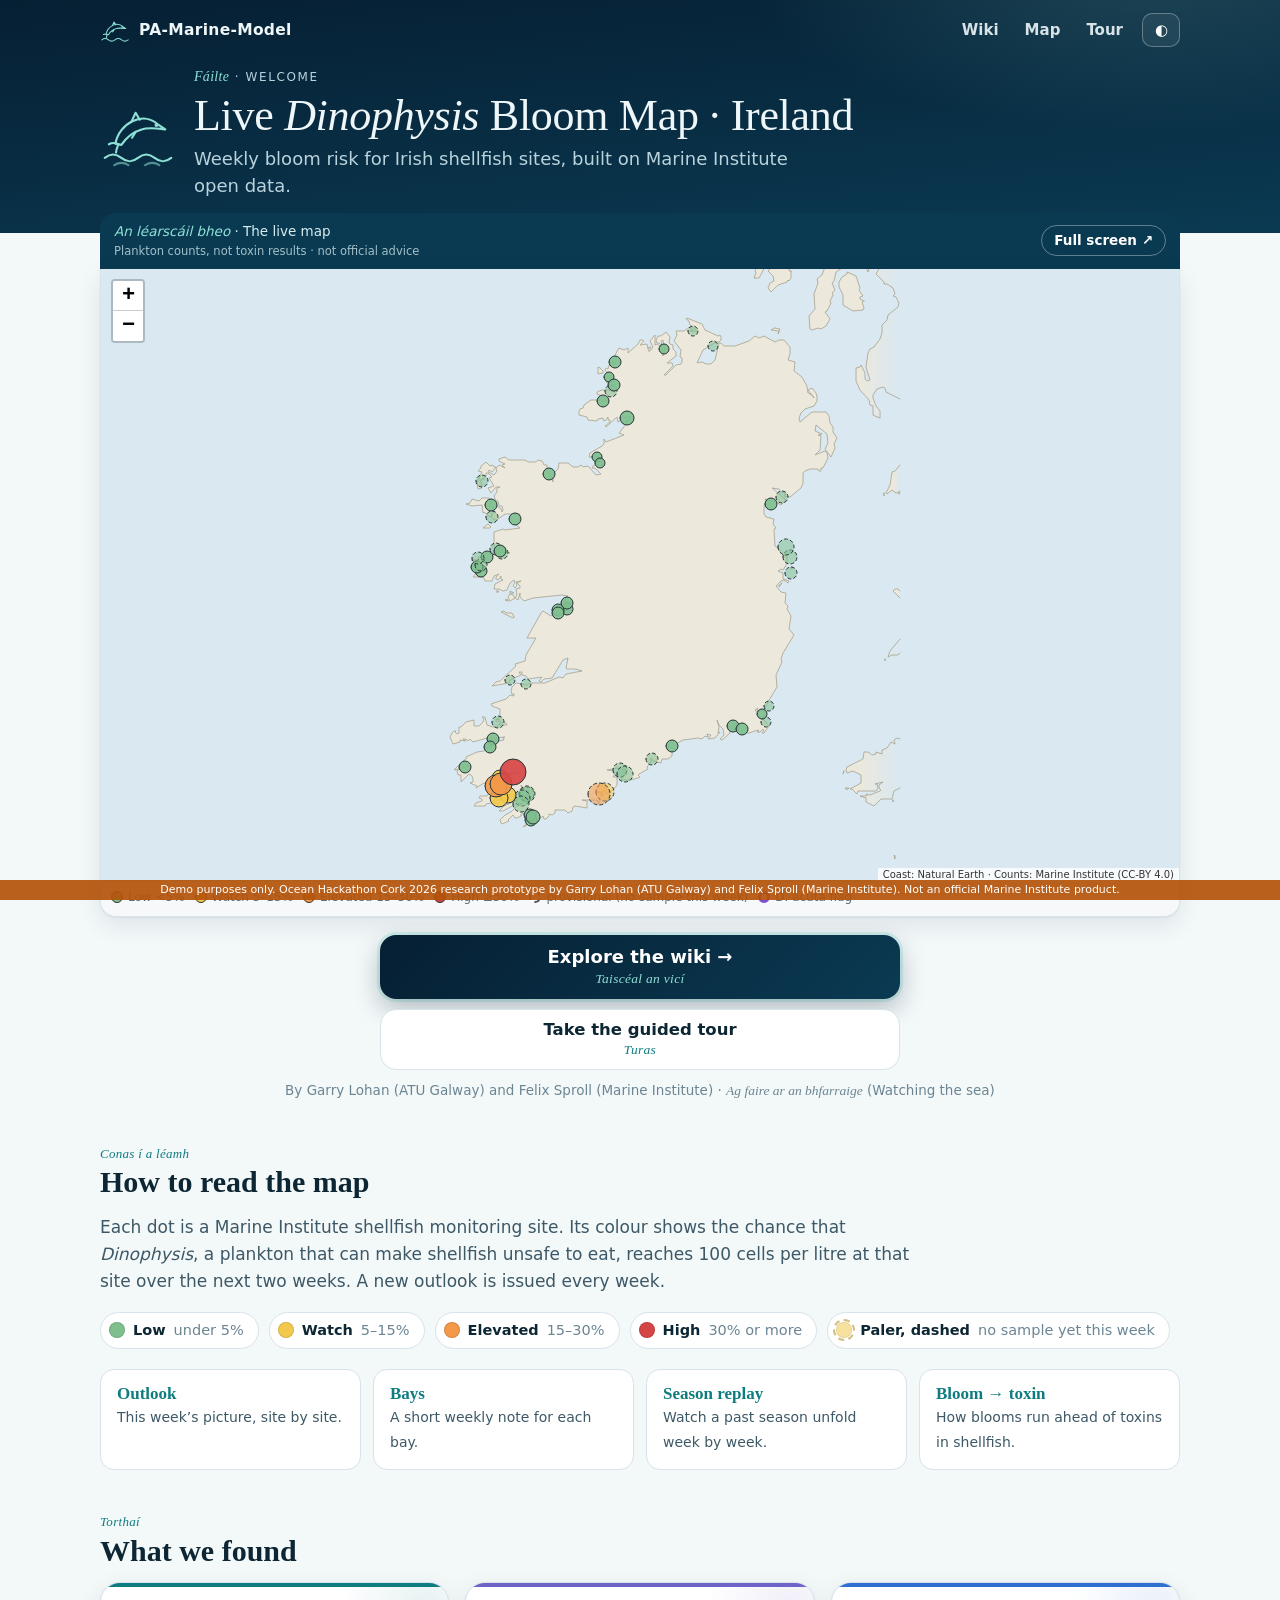
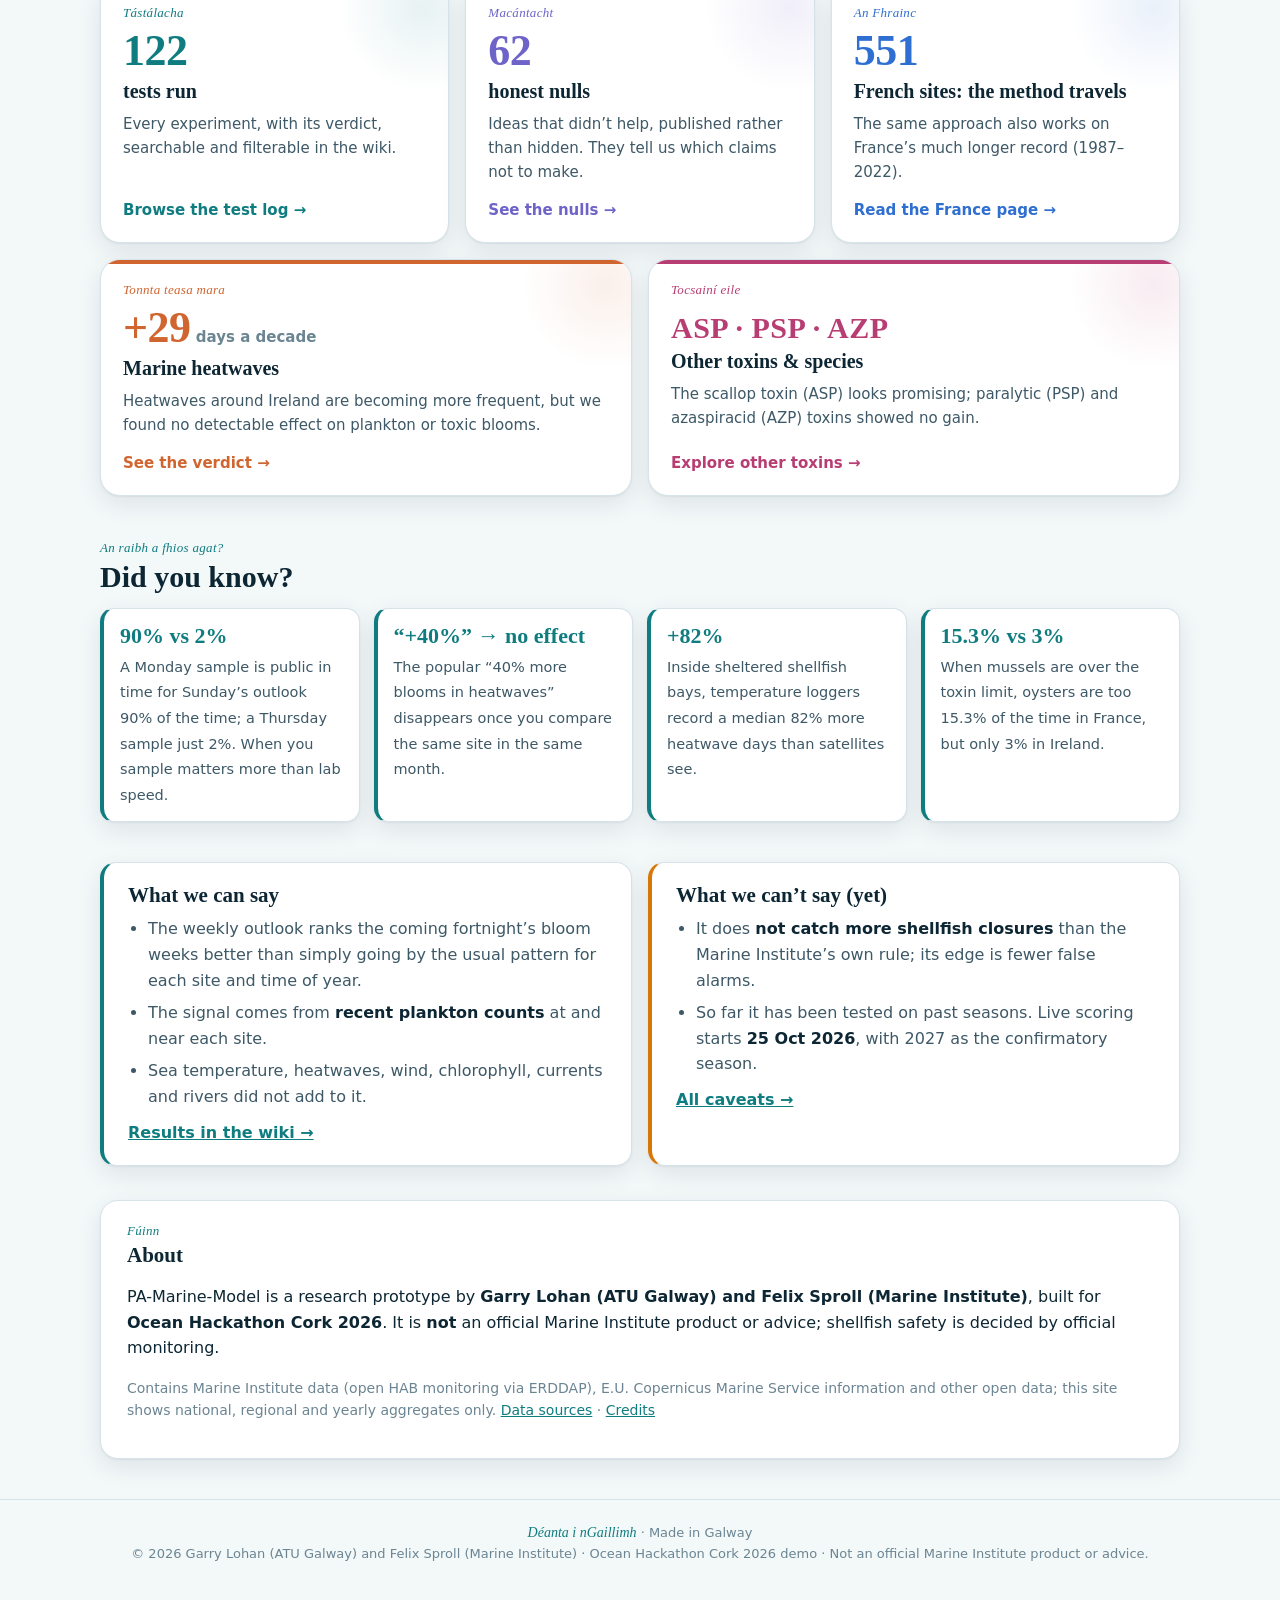
==== index.html @ 76767515 "Guided tour (/tour/), Sampling & turnaround wiki page, Did-you-know nuggets, Tour links everywhere, " ====
<!doctype html>
<html lang="en">
<head>
<meta charset="utf-8">
<meta name="viewport" content="width=device-width, initial-scale=1, viewport-fit=cover">
<title>Live Dinophysis Bloom Map · Ireland · PA-Marine-Model · Garry Lohan (ATU Galway) and Felix Sproll (Marine Institute)</title>
<meta name="description" content="Live Dinophysis Bloom Map for Ireland: weekly bloom risk for Irish shellfish sites, built on Marine Institute open data. A research prototype by Garry Lohan (ATU Galway) and Felix Sproll (Marine Institute). Ocean Hackathon Cork 2026 demo.">
<meta name="author" content="Garry Lohan (ATU Galway) and Felix Sproll (Marine Institute)">
<meta name="theme-color" content="#061f33">
<script>(function(){try{var m=/[?&]theme=(dark|light)/.exec(location.search);var t=m?m[1]:localStorage.getItem('pa-theme');if(!t)t=matchMedia('(prefers-color-scheme: dark)').matches?'dark':'light';document.documentElement.setAttribute('data-theme',t)}catch(e){}})();</script>
<link rel="stylesheet" href="styles.css">
</head>
<body>
<header class="hero">
  <div class="wrap">
    <nav class="topline" aria-label="Site">
      <a class="brandlink" href="./"><svg class="mark" viewBox="0 0 64 64" fill="none" stroke="currentColor" stroke-width="2.2" stroke-linecap="round" stroke-linejoin="round" aria-hidden="true"><path d="M13 41 C16 24 36 13 49 25 L55 29 C47 28 41 27 35 29 C28 31 22 36 18 42 L13 41"/><path d="M26.5 22.4 L30 15 L33.5 20.8"/><path d="M30 31.2 L27 36"/><path d="M15.5 41.5 C12.5 40 10 40 7.5 41.5 M15.5 41.5 C14.5 44 13.5 46 13.5 48.5"/><circle cx="47.5" cy="25.3" r=".8" fill="currentColor"/><path d="M4 53 C9 49 13 49 18 53 S27 57 32 53 S41 49 46 53 S55 57 60 53"/></svg><span class="brand">PA-Marine-Model</span></a>
      <a class="toplink" href="wiki/">Wiki</a>
      <a class="toplink" href="map/">Map</a>
      <a class="toplink" href="tour/">Tour</a>
      <button class="iconbtn" id="themeBtn" aria-label="Toggle dark mode" title="Toggle light / dark">◐</button>
    </nav>
    <div class="headline">
      <svg class="emblem" viewBox="0 0 64 64" fill="none" stroke="currentColor" stroke-width="1.8" stroke-linecap="round" stroke-linejoin="round" role="img" aria-label="Leaping dolphin over a wave"><path d="M13 41 C16 24 36 13 49 25 L55 29 C47 28 41 27 35 29 C28 31 22 36 18 42 L13 41"/><path d="M26.5 22.4 L30 15 L33.5 20.8"/><path d="M30 31.2 L27 36"/><path d="M15.5 41.5 C12.5 40 10 40 7.5 41.5 M15.5 41.5 C14.5 44 13.5 46 13.5 48.5"/><circle cx="47.5" cy="25.3" r=".7" fill="currentColor"/><path d="M4 53 C9 49 13 49 18 53 S27 57 32 53 S41 49 46 53 S55 57 60 53"/><path d="M12 59 C16 56.5 20 56.5 24 59 M38 59 C42 56.5 46 56.5 50 59" opacity=".55"/></svg>
      <div>
        <p class="eyebrow"><i lang="ga">Fáilte</i> · Welcome</p>
        <h1>Live <em>Dinophysis</em> Bloom Map · Ireland</h1>
        <p class="sub">Weekly bloom risk for Irish shellfish sites, built on Marine Institute open data.</p>
      </div>
    </div>
  </div>
</header>

<section class="mapzone" aria-label="Live map">
  <div class="wrap">
    <div class="mapbar"><span><i lang="ga">An léarscáil bheo</i> · The live map <small>Plankton counts, not toxin results · not official advice</small></span><a href="map/" class="fs">Full screen ↗</a></div>
    <div class="mapframe"><iframe id="liveMap" src="map/" title="Live Dinophysis bloom map of Ireland (interactive)" loading="eager"></iframe></div>
    <a class="btn primary wide" href="wiki/"><span class="bt">Explore the wiki <span class="arr" aria-hidden="true">→</span></span><span class="ga" lang="ga">Taiscéal an vicí</span></a>
    <a class="btn ghostbtn wide" href="tour/"><span class="bt">Take the guided tour</span><span class="ga" lang="ga">Turas</span></a>
    <p class="by">By Garry Lohan (ATU Galway) and Felix Sproll (Marine Institute) · <i lang="ga">Ag faire ar an bhfarraige</i> (Watching the sea)</p>
  </div>
</section>

<main class="wrap">
  <section class="read" aria-labelledby="readH">
    <h2 class="sect" id="readH"><span class="ga" lang="ga">Conas í a léamh</span>How to read the map</h2>
    <p class="lead">Each dot is a Marine Institute shellfish monitoring site. Its colour shows the chance that <em>Dinophysis</em>, a plankton that can make shellfish unsafe to eat, reaches 100 cells per litre at that site over the next two weeks. A new outlook is issued every week.</p>
    <ul class="bands">
      <li><i style="background:#7fbf8e"></i><b>Low</b><span>under 5%</span></li>
      <li><i style="background:#f2c94c"></i><b>Watch</b><span>5–15%</span></li>
      <li><i style="background:#f2994a"></i><b>Elevated</b><span>15–30%</span></li>
      <li><i style="background:#d64545"></i><b>High</b><span>30% or more</span></li>
      <li><i class="prov" style="background:#f2c94c"></i><b>Paler, dashed</b><span>no sample yet this week</span></li>
    </ul>
    <div class="views">
      <a href="map/#/outlook"><b>Outlook</b><span>This week’s picture, site by site.</span></a>
      <a href="map/#/bays"><b>Bays</b><span>A short weekly note for each bay.</span></a>
      <a href="map/#/replay"><b>Season replay</b><span>Watch a past season unfold week by week.</span></a>
      <a href="map/#/leadtime"><b>Bloom → toxin</b><span>How blooms run ahead of toxins in shellfish.</span></a>
    </div>
  </section>

  <h2 class="sect"><span class="ga" lang="ga">Torthaí</span>What we found</h2>
  <section class="cards" aria-label="Highlights">
    <a class="card c-tests" href="wiki/#/test-log">
      <span class="ga" lang="ga">Tástálacha</span>
      <div class="big">122</div>
      <h3>tests run</h3>
      <p>Every experiment, with its verdict, searchable and filterable in the wiki.</p>
      <span class="go">Browse the test log →</span>
    </a>
    <a class="card c-null" href="wiki/#/test-log?cat=null">
      <span class="ga" lang="ga">Macántacht</span>
      <div class="big">62</div>
      <h3>honest nulls</h3>
      <p>Ideas that didn’t help, published rather than hidden. They tell us which claims not to make.</p>
      <span class="go">See the nulls →</span>
    </a>
    <a class="card c-fr" href="wiki/#/france">
      <span class="ga" lang="ga">An Fhrainc</span>
      <div class="big">551</div>
      <h3>French sites: the method travels</h3>
      <p>The same approach also works on France’s much longer record (1987–2022).</p>
      <span class="go">Read the France page →</span>
    </a>
    <a class="card c-mhw" href="wiki/#/heatwaves">
      <span class="ga" lang="ga">Tonnta teasa mara</span>
      <div class="big">+29<small> days a decade</small></div>
      <h3>Marine heatwaves</h3>
      <p>Heatwaves around Ireland are becoming more frequent, but we found no detectable effect on plankton or toxic blooms.</p>
      <span class="go">See the verdict →</span>
    </a>
    <a class="card c-tox" href="wiki/#/toxins">
      <span class="ga" lang="ga">Tocsainí eile</span>
      <div class="big">ASP · PSP · AZP</div>
      <h3>Other toxins &amp; species</h3>
      <p>The scallop toxin (ASP) looks promising; paralytic (PSP) and azaspiracid (AZP) toxins showed no gain.</p>
      <span class="go">Explore other toxins →</span>
    </a>
  </section>

  <h2 class="sect"><span class="ga" lang="ga">An raibh a fhios agat?</span>Did you know?</h2>
  <section class="nuggets" aria-label="Did you know">
    <a href="wiki/#/sampling"><b>90% vs 2%</b><span>A Monday sample is public in time for Sunday’s outlook 90% of the time; a Thursday sample just 2%. When you sample matters more than lab speed.</span></a>
    <a href="wiki/#/heatwaves"><b>“+40%” → no effect</b><span>The popular “40% more blooms in heatwaves” disappears once you compare the same site in the same month.</span></a>
    <a href="wiki/#/heatwaves"><b>+82%</b><span>Inside sheltered shellfish bays, temperature loggers record a median 82% more heatwave days than satellites see.</span></a>
    <a href="wiki/#/france"><b>15.3% vs 3%</b><span>When mussels are over the toxin limit, oysters are too 15.3% of the time in France, but only 3% in Ireland.</span></a>
  </section>

  <section class="two">
    <div class="panel">
      <h2>What we can say</h2>
      <ul>
        <li>The weekly outlook ranks the coming fortnight’s bloom weeks better than simply going by the usual pattern for each site and time of year.</li>
        <li>The signal comes from <strong>recent plankton counts</strong> at and near each site.</li>
        <li>Sea temperature, heatwaves, wind, chlorophyll, currents and rivers did not add to it.</li>
      </ul>
      <p class="more"><a href="wiki/#/results">Results in the wiki →</a></p>
    </div>
    <div class="panel warn">
      <h2>What we can’t say (yet)</h2>
      <ul>
        <li>It does <strong>not catch more shellfish closures</strong> than the Marine Institute’s own rule; its edge is fewer false alarms.</li>
        <li>So far it has been tested on past seasons. Live scoring starts <strong>25 Oct 2026</strong>, with 2027 as the confirmatory season.</li>
      </ul>
      <p class="more"><a href="wiki/#/limitations">All caveats →</a></p>
    </div>
  </section>

  <section class="credit">
    <h2><span class="ga" lang="ga">Fúinn</span>About</h2>
    <p>PA-Marine-Model is a research prototype by <strong>Garry Lohan (ATU Galway) and Felix Sproll (Marine Institute)</strong>, built for <strong>Ocean Hackathon Cork 2026</strong>. It is <strong>not</strong> an official Marine Institute product or advice; shellfish safety is decided by official monitoring.</p>
    <p class="small">Contains Marine Institute data (open HAB monitoring via ERDDAP), E.U. Copernicus Marine Service information and other open data; this site shows national, regional and yearly aggregates only. <a href="wiki/#/data">Data sources</a> · <a href="wiki/#/about">Credits</a></p>
  </section>
</main>
<footer class="foot"><i lang="ga">Déanta i nGaillimh</i> · Made in Galway<br>© 2026 Garry Lohan (ATU Galway) and Felix Sproll (Marine Institute) · Ocean Hackathon Cork 2026 demo · Not an official Marine Institute product or advice.</footer>
<div class="disclaimer" role="note">Demo purposes only. Ocean Hackathon Cork 2026 research prototype by Garry Lohan (ATU Galway) and Felix Sproll (Marine Institute). Not an official Marine Institute product.</div>
<script>
document.getElementById('themeBtn').addEventListener('click',function(){var d=document.documentElement,t=d.getAttribute('data-theme')==='dark'?'light':'dark';d.setAttribute('data-theme',t);try{localStorage.setItem('pa-theme',t)}catch(e){}});
/* embed mode for the live map: hide the map page's own chrome & demo strip (this page already shows them) and give the map the full frame */
(function(){
 var f=document.getElementById('liveMap');
 var css='body>div[style*="position:fixed"][style*="bottom:0"]{display:none!important}'+
  'html.embed-o header.top,html.embed-o .banner,html.embed-o #foot,html.embed-o #view>.flex,html.embed-o #view>.grid,html.embed-o .mapwrap>div:nth-child(2){display:none!important}'+
  'html.embed-o body{padding:0!important;margin:0!important;overflow:hidden}html.embed-o #view{padding:0!important;margin:0!important;max-width:none!important}'+
  'html.embed-o .mapwrap{display:block!important;margin:0!important}html.embed-o #map{height:calc(100vh - 34px)!important;border:0!important;border-radius:0!important}'+
  'html.embed-o .leaflet-control-attribution{font-size:10px!important}html.embed-o .legend{padding:6px 10px!important;margin:0!important;font-size:12px!important;white-space:nowrap;overflow-x:auto}';
 function isO(w){var h=w.location.hash.replace(/^#\/?/,'');return h===''||h==='outlook'}
 function inject(){try{
  var w=f.contentWindow,d=f.contentDocument;
  if(!d||!/\/map\//.test(d.URL)||!d.head)return 0;
  if(d.getElementById('embedcss'))return 2;
  var s=d.createElement('style');s.id='embedcss';s.textContent=css;d.head.appendChild(s);
  d.documentElement.classList.toggle('embed-o',isO(w));
  w.addEventListener('hashchange',function(){var o=isO(w);if(o!==d.documentElement.classList.contains('embed-o')){d.documentElement.classList.toggle('embed-o',o);w.dispatchEvent(new w.HashChangeEvent('hashchange'))}});
  return 1;
 }catch(e){return 2}}
 var t=setInterval(function(){if(inject())clearInterval(t)},10);
 f.addEventListener('load',function(){clearInterval(t);if(inject()===1){try{f.contentWindow.dispatchEvent(new f.contentWindow.HashChangeEvent('hashchange'))}catch(e){}}});
})();
</script>
</body>
</html>
---- styles.css ----
:root{--bg:#f3f8f9;--panel:#fff;--ink:#0d2633;--ink2:#3d5866;--muted:#6b8593;--line:#d6e3ea;--accent:#0f7c80;--deep:#061f33;--glass:#8fe0d6;--warn:#d97706;--shadow:0 1px 2px rgba(13,38,51,.06),0 8px 26px rgba(13,38,51,.09);
--sans:system-ui,-apple-system,"Segoe UI",Roboto,"Helvetica Neue",Arial,sans-serif;--serif:"Iowan Old Style","Palatino Linotype",Palatino,Georgia,serif;color-scheme:light}
[data-theme="dark"]{--bg:#06141c;--panel:#0d2431;--ink:#e4f1f6;--ink2:#b4cbd6;--muted:#87a3b1;--line:#1d3a49;--accent:#8fe0d6;--shadow:0 1px 2px rgba(0,0,0,.3),0 8px 24px rgba(0,0,0,.3);color-scheme:dark}
*{box-sizing:border-box}
body{margin:0;background:var(--bg);color:var(--ink);font:16px/1.6 var(--sans);-webkit-font-smoothing:antialiased}
a{color:var(--accent)}
.wrap{max-width:1120px;margin:0 auto;padding:0 20px}
.ga{display:block;font:italic 500 13px/1.3 var(--serif);letter-spacing:.3px;color:var(--accent);margin-bottom:3px}

/* ---------- compact dolphin header (trial A) ---------- */
.hero{color:#eef6f8;background:radial-gradient(700px 300px at 90% -20%,rgba(143,224,214,.18),transparent 60%),linear-gradient(175deg,#061f33 0%,#0a3a52 100%);padding:10px 0 34px}
.topline{display:flex;align-items:center;gap:4px;margin-bottom:18px}
.brandlink{display:flex;align-items:center;gap:9px;color:#eef6f8;text-decoration:none;margin-right:auto}
.brandlink .mark{width:30px;height:30px;color:var(--glass)}
.brand{font:600 15.5px var(--sans);letter-spacing:.3px}
.toplink{color:#eef6f8;text-decoration:none;font-weight:600;font-size:15px;padding:8px 11px;border-radius:10px;opacity:.9}
.toplink:hover{background:rgba(255,255,255,.1);opacity:1}
.iconbtn{border:1px solid rgba(255,255,255,.3);background:rgba(255,255,255,.06);color:#fff;border-radius:10px;height:34px;width:38px;cursor:pointer;font-size:15px;margin-left:4px}
.headline{display:flex;align-items:center;gap:18px}
.emblem{flex:none;width:76px;height:76px;color:var(--glass)}
.eyebrow{margin:0 0 4px;font-size:12px;letter-spacing:1.6px;text-transform:uppercase;color:#b9d3dc}
.eyebrow i{text-transform:none;letter-spacing:.3px;font:italic 14px var(--serif);color:var(--glass)}
.hero h1{font:500 clamp(26px,4.2vw,44px)/1.12 var(--serif);margin:0 0 6px;letter-spacing:-.3px}
.hero .sub{margin:0;color:#b9d3dc;font-size:clamp(15px,1.5vw,18px);line-height:1.45;max-width:640px}

/* ---------- embedded live map ---------- */
.mapzone{margin-top:-20px}
.mapbar{display:flex;align-items:center;justify-content:space-between;gap:10px;background:#0a3a52;color:#d7ecef;border-radius:16px 16px 0 0;padding:8px 14px;font-size:13.5px}
.mapbar i{color:var(--glass)}
.mapbar small{display:block;font-size:11.5px;opacity:.75}
.mapbar .fs{color:#fff;font-weight:650;text-decoration:none;border:1px solid rgba(255,255,255,.35);border-radius:999px;padding:4px 12px;white-space:nowrap}
.mapbar .fs:hover{background:rgba(255,255,255,.12)}
.mapframe{height:72vh;min-height:440px;max-height:820px;background:#dfeaee;border:1px solid var(--line);border-top:0;border-radius:0 0 16px 16px;overflow:hidden;box-shadow:var(--shadow)}
.mapframe iframe{display:block;width:100%;height:100%;border:0}
.btn{display:flex;flex-direction:column;align-items:center;justify-content:center;text-align:center;min-height:64px;padding:10px 26px;border-radius:16px;text-decoration:none;transition:transform .15s ease,box-shadow .15s ease}
.btn .bt{font:700 18px/1.2 var(--sans)}
.btn .ga{font-size:13.5px;margin:2px 0 0;color:inherit;opacity:.8}
.btn.primary{background:linear-gradient(135deg,#061f33,#0a3a52);color:#fff;box-shadow:0 10px 26px rgba(6,31,51,.28),0 0 0 3px rgba(143,224,214,.35)}
.btn.primary .ga{color:var(--glass);opacity:1}
.btn:hover{transform:translateY(-2px)}
.arr{display:inline-block;transition:transform .15s}.btn:hover .arr{transform:translateX(4px)}
.btn.wide{margin:18px auto 10px;max-width:520px}
.btn.ghostbtn{min-height:52px;margin-top:0;color:var(--ink);border:1.5px solid var(--line);background:var(--panel)}
.btn.ghostbtn .bt{font-size:16.5px}.btn.ghostbtn .ga{color:var(--accent);opacity:1}
.btn:focus-visible,.card:focus-visible,.toplink:focus-visible,.views a:focus-visible{outline:3px solid #ffd479;outline-offset:3px}
.by{text-align:center;color:var(--muted);font-size:13.5px;margin:0}
.by i{font-family:var(--serif)}

/* ---------- how to read ---------- */
.sect{font:600 clamp(23px,3vw,30px)/1.15 var(--serif);margin:44px 0 14px}
.lead{font-size:17px;color:var(--ink2);max-width:820px;margin:0 0 16px}
.bands{list-style:none;padding:0;margin:0 0 20px;display:flex;flex-wrap:wrap;gap:10px}
.bands li{display:flex;align-items:center;gap:8px;background:var(--panel);border:1px solid var(--line);border-radius:999px;padding:6px 14px 6px 8px;font-size:14.5px}
.bands i{width:16px;height:16px;border-radius:50%;flex:none;box-shadow:inset 0 0 0 1px rgba(0,0,0,.12)}
.bands i.prov{opacity:.55;outline:2px dashed #b08a1e;outline-offset:1px}
.bands span{color:var(--muted)}
.views{display:grid;grid-template-columns:repeat(4,1fr);gap:12px}
.views a{display:block;text-decoration:none;color:var(--ink);background:var(--panel);border:1px solid var(--line);border-radius:14px;padding:14px 16px;transition:border-color .15s,transform .15s}
.views a:hover{border-color:var(--accent);transform:translateY(-2px)}
.views b{display:block;font:600 17px var(--serif);color:var(--accent)}
.views span{font-size:14px;color:var(--ink2)}

/* ---------- cards ---------- */
.cards{display:grid;grid-template-columns:repeat(6,1fr);gap:16px}
.card{grid-column:span 2;position:relative;overflow:hidden;display:flex;flex-direction:column;text-decoration:none;color:var(--ink);background:var(--panel);border:1px solid var(--line);border-radius:20px;padding:22px 22px 20px;box-shadow:var(--shadow);transition:transform .18s ease,box-shadow .18s ease,border-color .18s ease}
.card:nth-child(4),.card:nth-child(5){grid-column:span 3}
.card::before{content:"";position:absolute;left:0;top:0;right:0;height:4px;background:var(--c,var(--accent))}
.card::after{content:"";position:absolute;right:-60px;top:-60px;width:170px;height:170px;border-radius:50%;background:radial-gradient(circle,var(--c,var(--accent)) 0%,transparent 70%);opacity:.1;transition:opacity .18s,transform .18s}
.card:hover{transform:translateY(-4px);box-shadow:0 2px 4px rgba(13,38,51,.06),0 16px 36px rgba(13,38,51,.16);border-color:var(--c,var(--accent))}
.card:hover::after{opacity:.2;transform:scale(1.15)}
.c-tests{--c:#0f7c80}.c-null{--c:#6d63c9}.c-fr{--c:#2f6fd1}.c-mhw{--c:#d0652f}.c-tox{--c:#b83d72}
[data-theme="dark"] .c-tests{--c:#8fe0d6}[data-theme="dark"] .c-null{--c:#a99cf5}[data-theme="dark"] .c-fr{--c:#6ea5ff}[data-theme="dark"] .c-mhw{--c:#f0925e}[data-theme="dark"] .c-tox{--c:#ef7aaa}
.card .ga{color:var(--c)}
.card .big{font:600 44px/1 var(--serif);color:var(--c);letter-spacing:-.5px;margin:4px 0 2px}
.card .big small{font:600 15px var(--sans);letter-spacing:0;color:var(--muted)}
.c-tox .big{font-size:30px;letter-spacing:.5px;padding:7px 0 0}
.card h3{font:600 20px/1.25 var(--serif);margin:4px 0 8px}
.card p{color:var(--ink2);margin:0 0 14px;font-size:15px;flex:1}
.card .go{color:var(--c);font-weight:700;font-size:15px}

/* ---------- nuggets ---------- */
.nuggets{display:grid;grid-template-columns:repeat(4,1fr);gap:14px}
.nuggets a{display:block;text-decoration:none;color:var(--ink);background:var(--panel);border:1px solid var(--line);border-left:4px solid var(--accent);border-radius:14px;padding:14px 16px;box-shadow:var(--shadow);transition:transform .15s,border-color .15s}
.nuggets a:hover{transform:translateY(-2px);border-color:var(--accent)}
.nuggets b{display:block;font:600 22px/1.2 var(--serif);color:var(--accent);margin-bottom:4px}
.nuggets span{font-size:14.5px;color:var(--ink2)}
@media (max-width:900px){.nuggets{grid-template-columns:1fr 1fr}}
@media (max-width:600px){.nuggets{grid-template-columns:1fr}}

/* ---------- panels ---------- */
.two{display:grid;grid-template-columns:1fr 1fr;gap:16px;margin:40px 0 34px}
.panel{background:var(--panel);border:1px solid var(--line);border-left:4px solid var(--accent);border-radius:16px;padding:20px 24px;box-shadow:var(--shadow)}
.panel.warn{border-left-color:var(--warn)}
.panel h2{font:600 21px var(--serif);margin:0 0 8px}
.panel ul{padding-left:20px;margin:0}
.panel li{margin:7px 0;color:var(--ink2)}.panel li strong{color:var(--ink)}
.panel .more{margin:10px 0 0;font-weight:650}
.credit{background:var(--panel);border:1px solid var(--line);border-radius:18px;padding:22px 26px;margin-bottom:40px;box-shadow:var(--shadow)}
.credit h2{font:600 21px var(--serif);margin:0 0 6px}
.credit .small{font-size:14px;color:var(--muted)}
.foot{border-top:1px solid var(--line);padding:22px;text-align:center;color:var(--muted);font-size:13px}
.foot i{color:var(--accent);font-family:var(--serif);font-size:14px}

@media (max-width:900px){.views{grid-template-columns:1fr 1fr}.cards{grid-template-columns:1fr 1fr}.card,.card:nth-child(4),.card:nth-child(5){grid-column:span 1}.card:nth-child(5){grid-column:span 2}.two{grid-template-columns:1fr}}
@media (max-width:600px){
 .wrap{padding:0 12px}
 .hero{padding:8px 0 28px}
 .topline{margin-bottom:12px}
 .toplink{padding:8px 6px;font-size:14.5px}
 .brand{white-space:nowrap;font-size:14.5px}
 .headline{gap:12px}
 .emblem{width:52px;height:52px}
 .hero h1{font-size:24px}
 .hero .sub{font-size:14.5px}
 .eyebrow{display:none}
 .mapframe{height:70vh;min-height:380px}
 .lead{font-size:16px}
 .views{grid-template-columns:1fr 1fr;gap:10px}
 .cards{grid-template-columns:1fr}.card,.card:nth-child(n){grid-column:span 1}
}
@media (max-width:370px){.brand{display:none}}

/* subtle bottom disclaimer strip */
.disclaimer{position:fixed;left:0;right:0;bottom:0;z-index:40;background:color-mix(in srgb,#b45309 92%,transparent);color:#fff;font:500 11px/1.3 system-ui,-apple-system,"Segoe UI",Roboto,sans-serif;text-align:center;padding:3px 10px;padding-bottom:calc(3px + env(safe-area-inset-bottom));white-space:nowrap;overflow:hidden;text-overflow:ellipsis}
body{padding-bottom:26px}
@media (max-width:600px){.disclaimer{white-space:normal;font-size:10px;padding:2px 8px calc(2px + env(safe-area-inset-bottom))}body{padding-bottom:34px}}
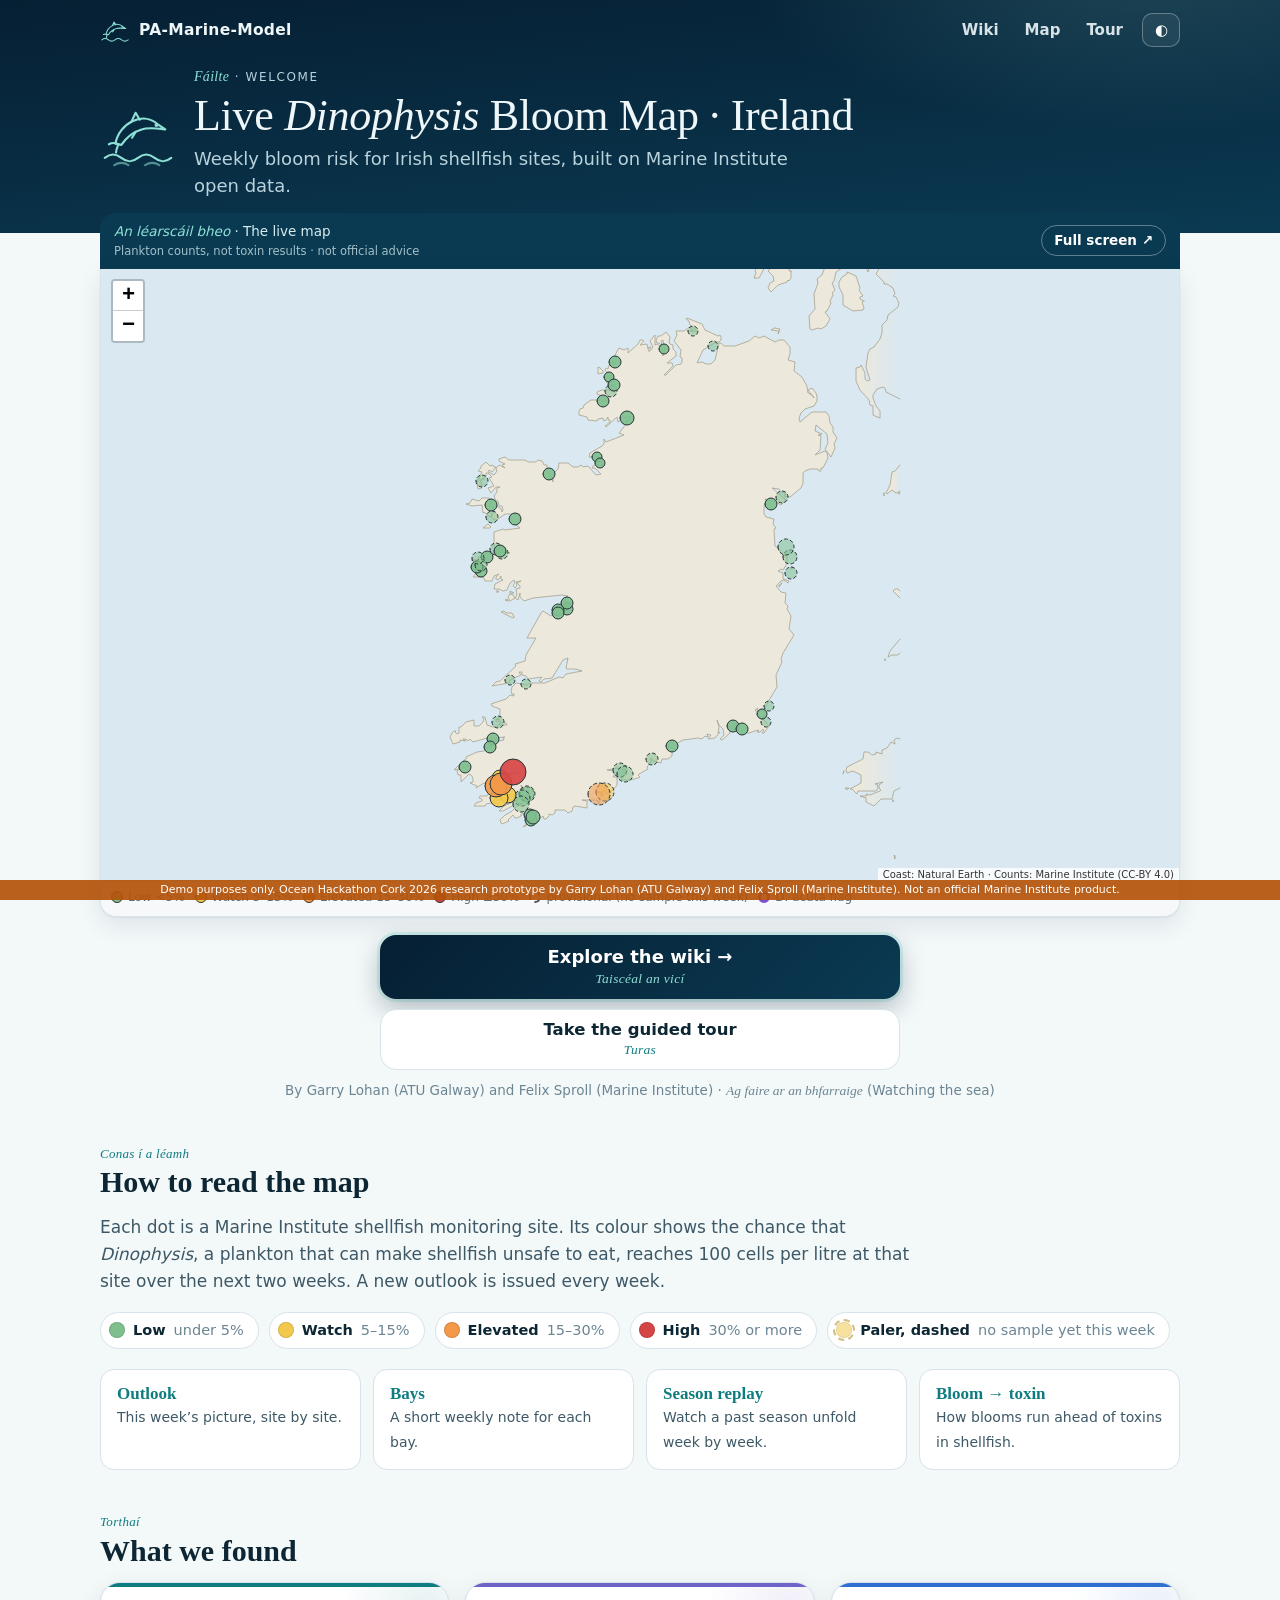
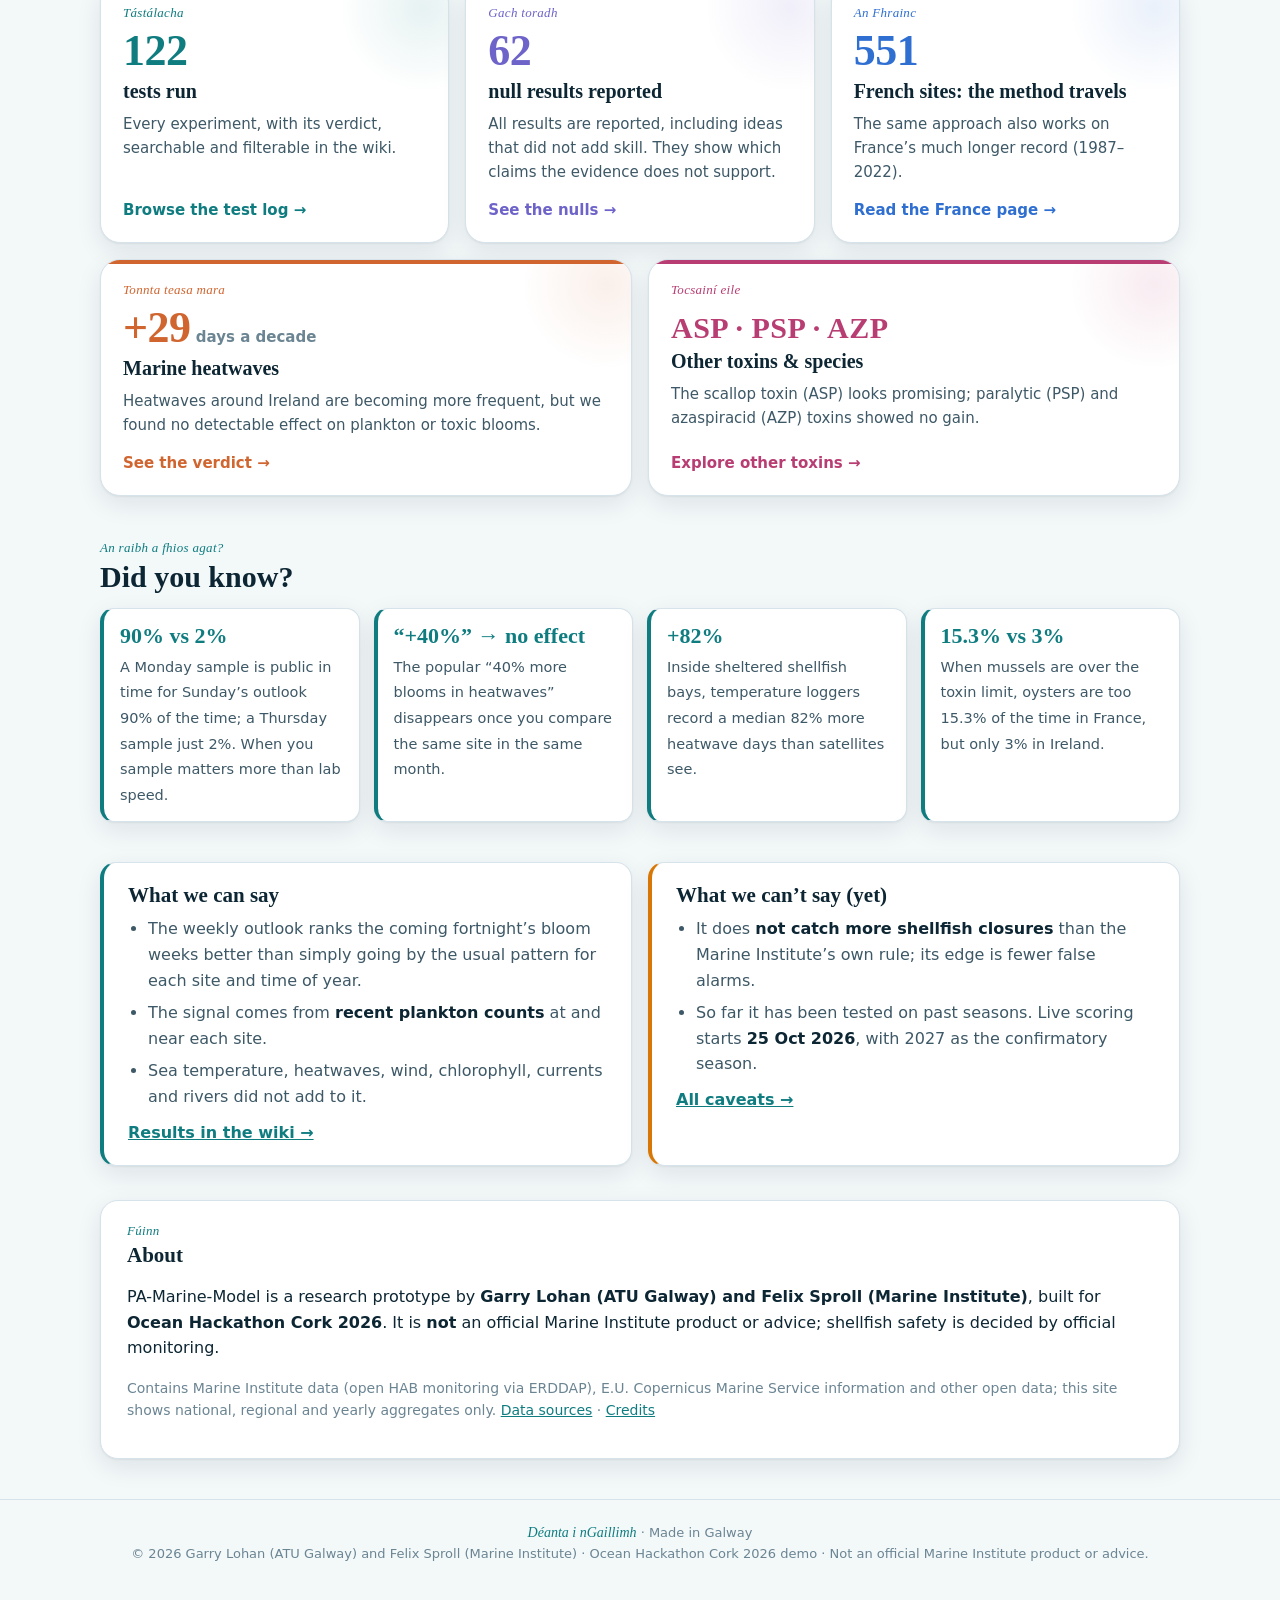
==== commit c838663f: "Calmer, professional wording across landing, tour, wiki and map; tour: step overview, timer, synced " ====
--- a/index.html
+++ b/index.html
@@ -70,10 +70,10 @@
       <span class="go">Browse the test log →</span>
     </a>
     <a class="card c-null" href="wiki/#/test-log?cat=null">
-      <span class="ga" lang="ga">Macántacht</span>
+      <span class="ga" lang="ga">Gach toradh</span>
       <div class="big">62</div>
-      <h3>honest nulls</h3>
-      <p>Ideas that didn’t help, published rather than hidden. They tell us which claims not to make.</p>
+      <h3>null results reported</h3>
+      <p>All results are reported, including ideas that did not add skill. They show which claims the evidence does not support.</p>
       <span class="go">See the nulls →</span>
     </a>
     <a class="card c-fr" href="wiki/#/france">
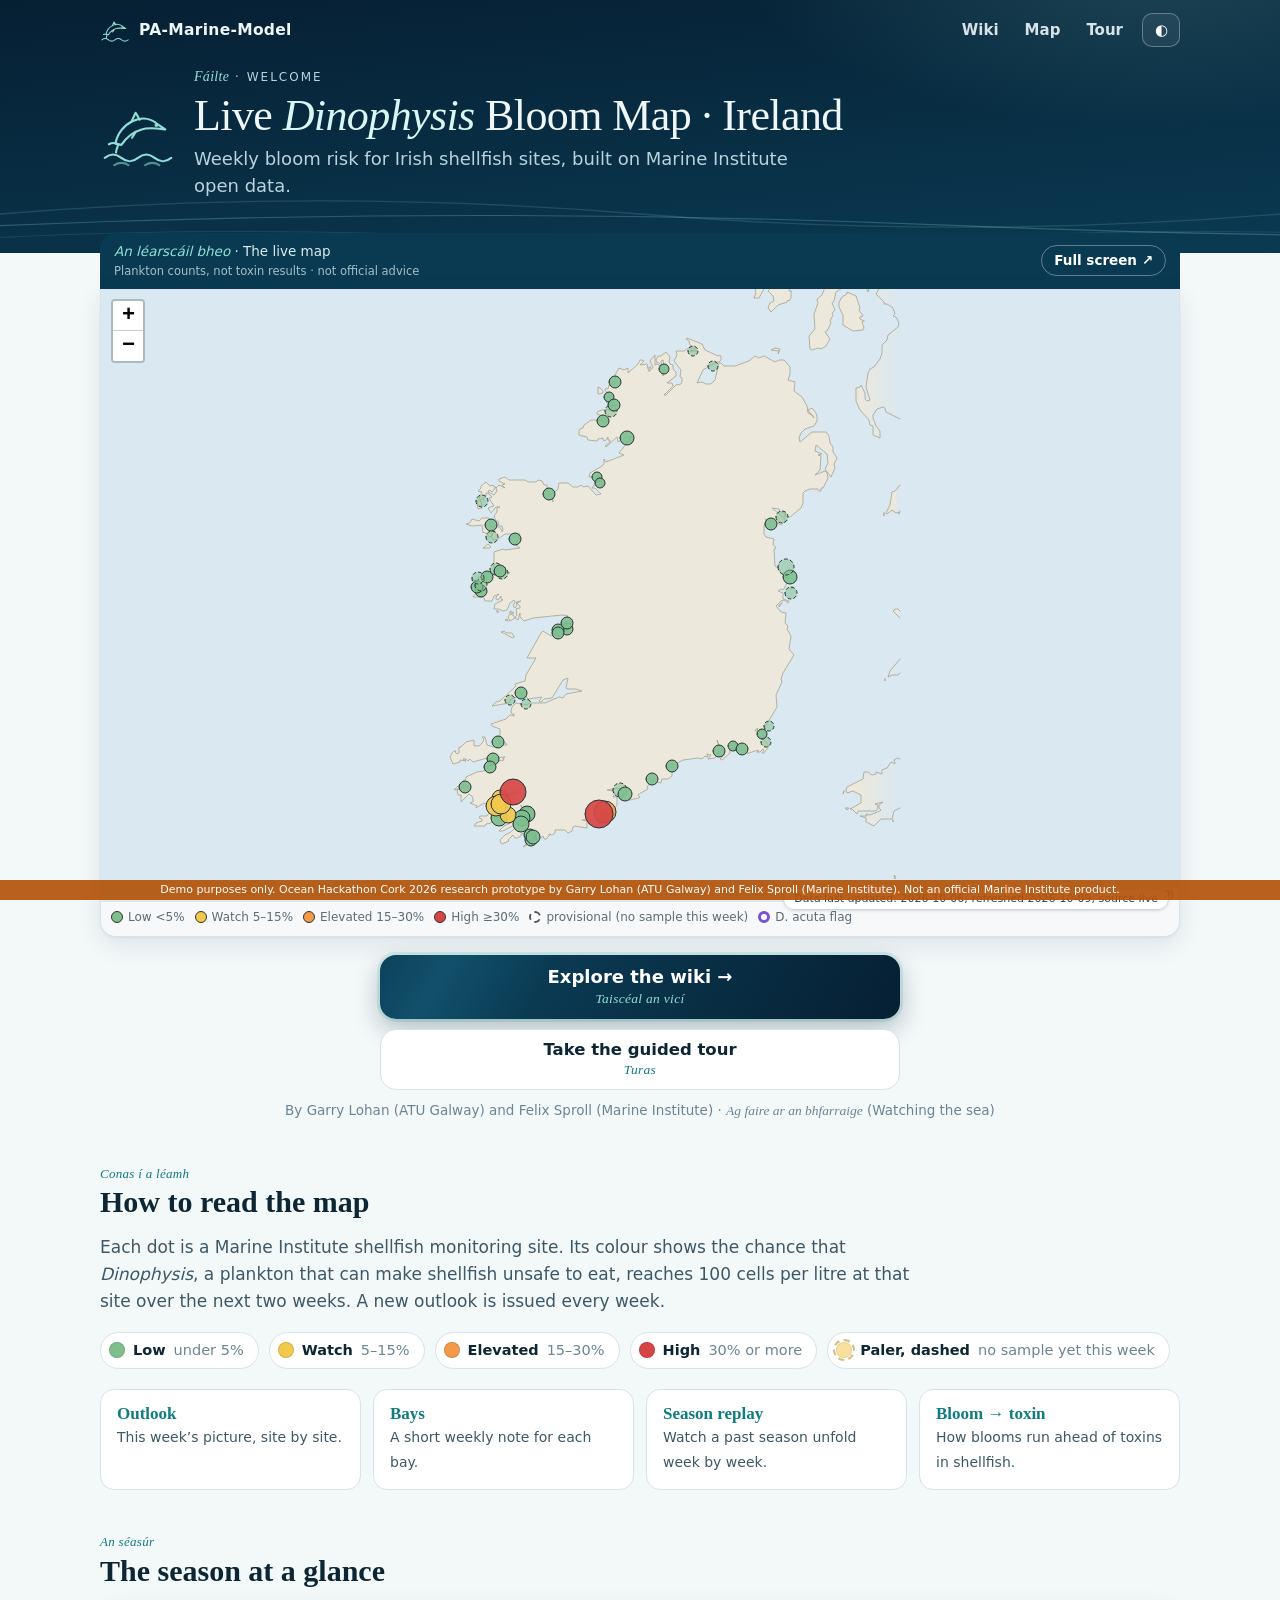
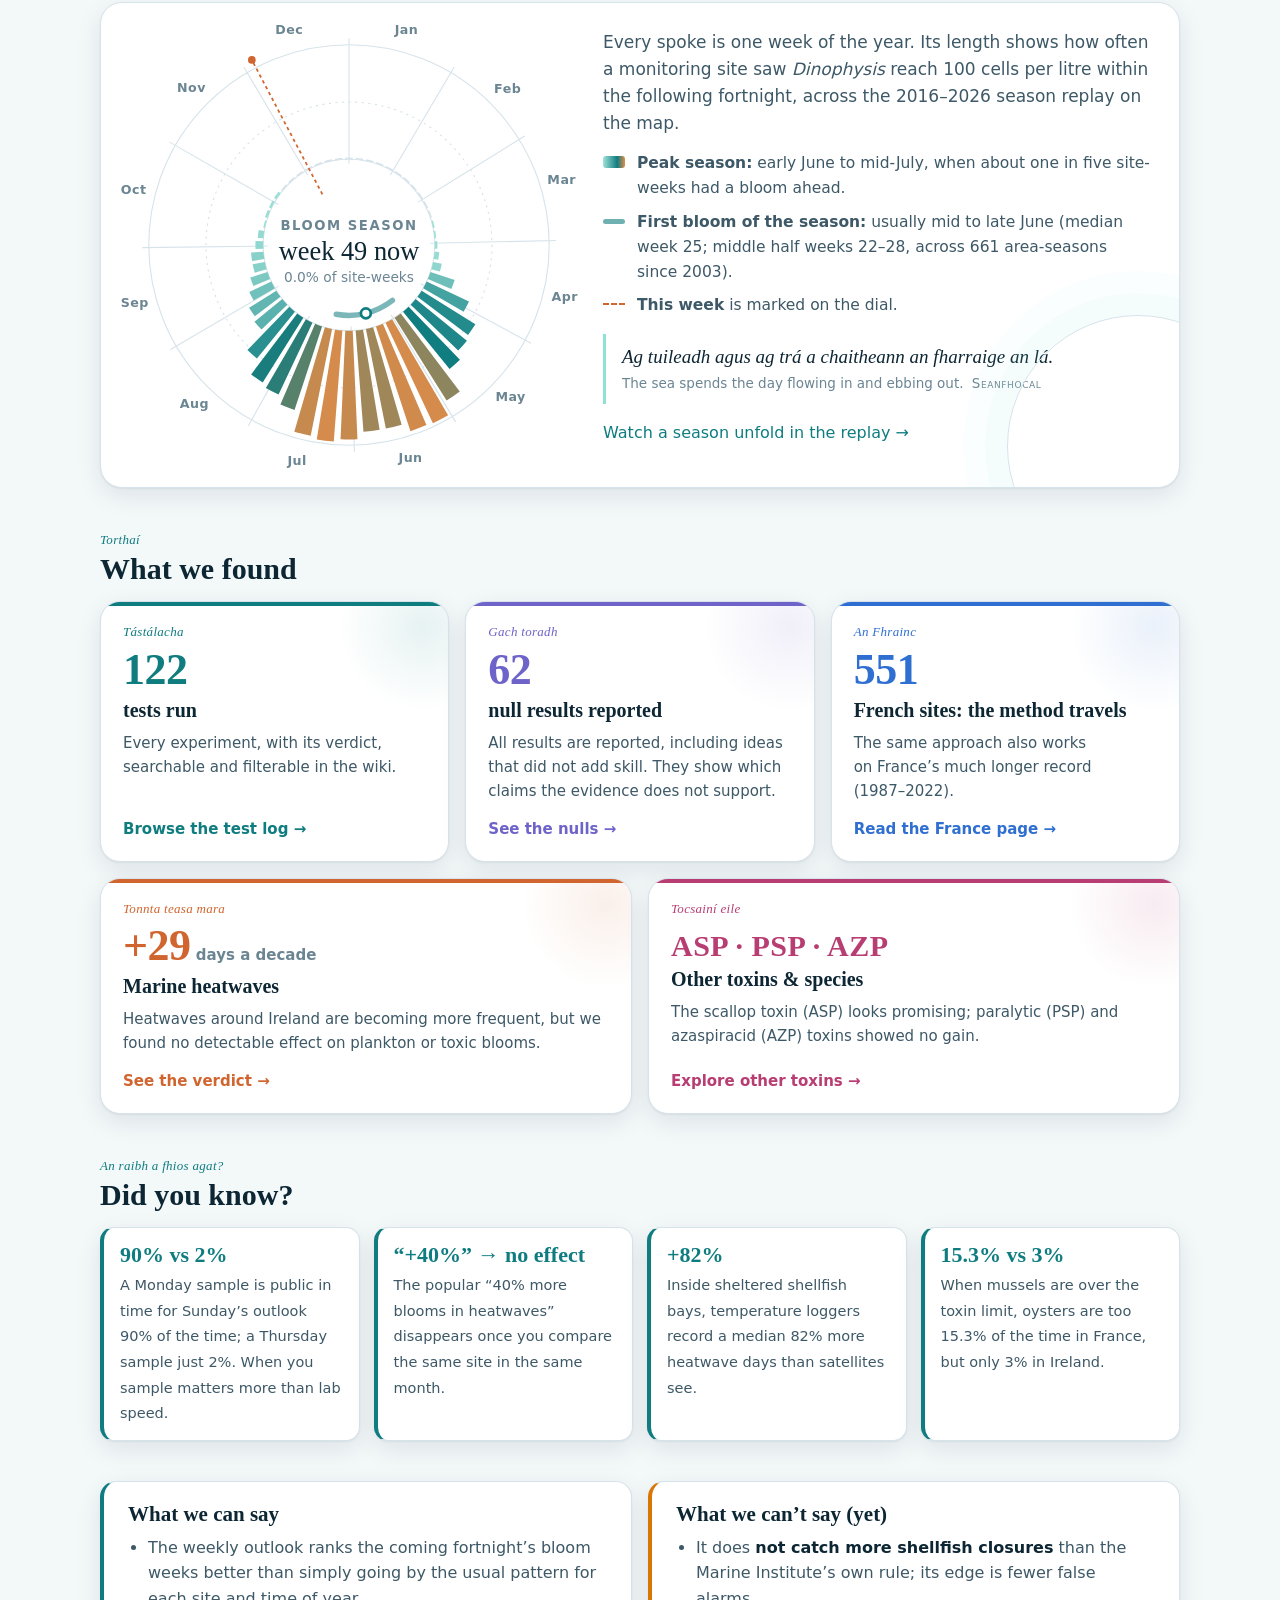
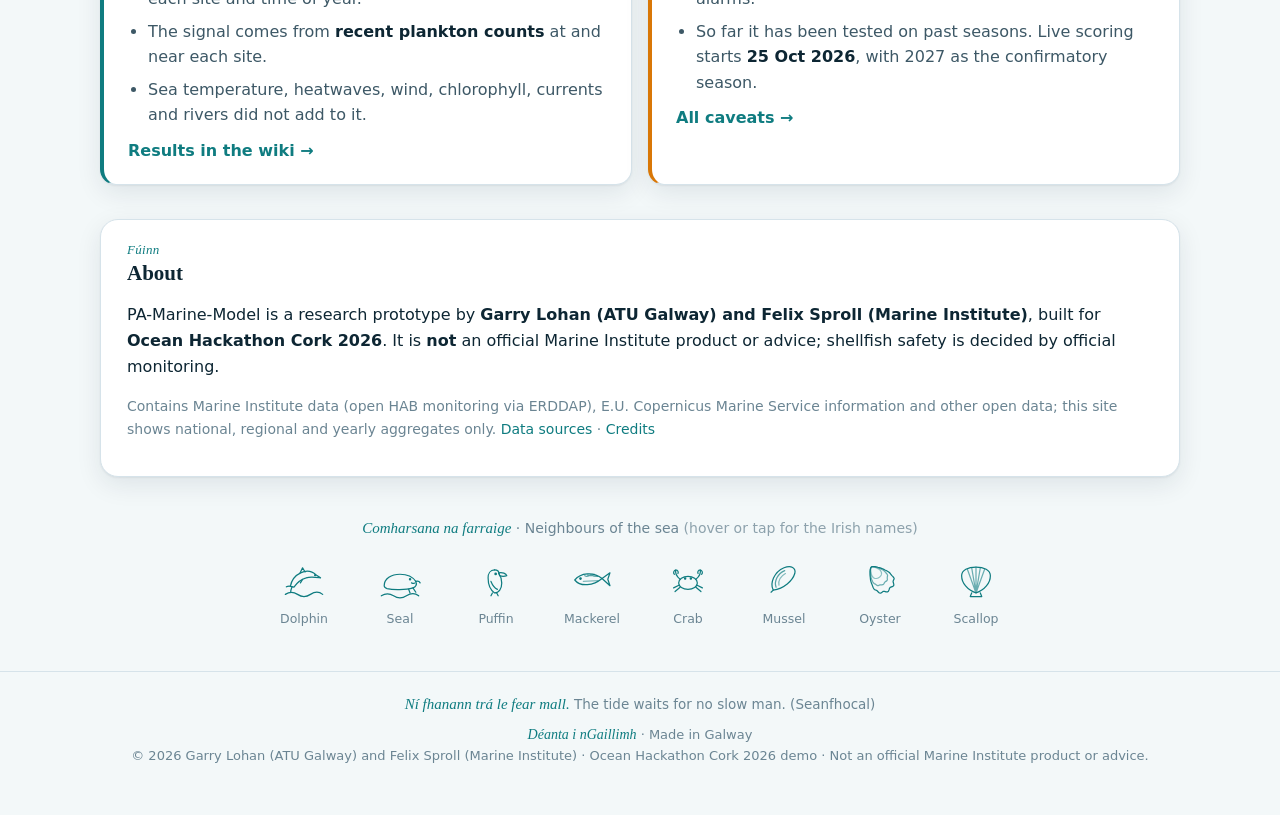
==== commit 8f778b9f: "Landing craft pass: hero ocean motion, season-at-a-glance radial, count-ups, scroll reveals, line-ar" ====
--- a/index.html
+++ b/index.html
@@ -21,13 +21,19 @@
       <button class="iconbtn" id="themeBtn" aria-label="Toggle dark mode" title="Toggle light / dark">◐</button>
     </nav>
     <div class="headline">
-      <svg class="emblem" viewBox="0 0 64 64" fill="none" stroke="currentColor" stroke-width="1.8" stroke-linecap="round" stroke-linejoin="round" role="img" aria-label="Leaping dolphin over a wave"><path d="M13 41 C16 24 36 13 49 25 L55 29 C47 28 41 27 35 29 C28 31 22 36 18 42 L13 41"/><path d="M26.5 22.4 L30 15 L33.5 20.8"/><path d="M30 31.2 L27 36"/><path d="M15.5 41.5 C12.5 40 10 40 7.5 41.5 M15.5 41.5 C14.5 44 13.5 46 13.5 48.5"/><circle cx="47.5" cy="25.3" r=".7" fill="currentColor"/><path d="M4 53 C9 49 13 49 18 53 S27 57 32 53 S41 49 46 53 S55 57 60 53"/><path d="M12 59 C16 56.5 20 56.5 24 59 M38 59 C42 56.5 46 56.5 50 59" opacity=".55"/></svg>
+      <svg class="emblem bob" viewBox="0 0 64 64" fill="none" stroke="currentColor" stroke-width="1.8" stroke-linecap="round" stroke-linejoin="round" role="img" aria-label="Leaping dolphin over a wave"><path d="M13 41 C16 24 36 13 49 25 L55 29 C47 28 41 27 35 29 C28 31 22 36 18 42 L13 41"/><path d="M26.5 22.4 L30 15 L33.5 20.8"/><path d="M30 31.2 L27 36"/><path d="M15.5 41.5 C12.5 40 10 40 7.5 41.5 M15.5 41.5 C14.5 44 13.5 46 13.5 48.5"/><circle cx="47.5" cy="25.3" r=".7" fill="currentColor"/><path d="M4 53 C9 49 13 49 18 53 S27 57 32 53 S41 49 46 53 S55 57 60 53"/><path d="M12 59 C16 56.5 20 56.5 24 59 M38 59 C42 56.5 46 56.5 50 59" opacity=".55"/></svg>
       <div>
         <p class="eyebrow"><i lang="ga">Fáilte</i> · Welcome</p>
         <h1>Live <em>Dinophysis</em> Bloom Map · Ireland</h1>
         <p class="sub">Weekly bloom risk for Irish shellfish sites, built on Marine Institute open data.</p>
       </div>
     </div>
+  </div>
+  <div class="ocean" aria-hidden="true">
+    <svg class="sw s1" viewBox="0 0 1440 80" preserveAspectRatio="none"><path d="M0 40 C120 22 240 22 360 40 S600 58 720 40 S960 22 1080 40 S1320 58 1440 40 S1680 22 1800 40 S2040 58 2160 40 S2400 22 2520 40 S2760 58 2880 40"/></svg>
+    <svg class="sw s2" viewBox="0 0 1440 80" preserveAspectRatio="none"><path d="M0 52 C180 38 360 38 540 52 S900 66 1080 52 S1440 38 1620 52 S1980 66 2160 52 S2520 38 2700 52 S2880 60 2880 52"/></svg>
+    <svg class="sw s3" viewBox="0 0 1440 80" preserveAspectRatio="none"><path d="M0 64 C90 56 180 56 270 64 S450 72 540 64 S720 56 810 64 S990 72 1080 64 S1260 56 1350 64 S1530 72 1620 64 S1800 56 1890 64 S2070 72 2160 64 S2340 56 2430 64 S2610 72 2700 64 S2880 60 2880 64"/></svg>
+    <span class="glint g1"></span><span class="glint g2"></span><span class="glint g3"></span>
   </div>
 </header>
 
@@ -42,7 +48,7 @@
 </section>
 
 <main class="wrap">
-  <section class="read" aria-labelledby="readH">
+  <section class="read reveal" aria-labelledby="readH">
     <h2 class="sect" id="readH"><span class="ga" lang="ga">Conas í a léamh</span>How to read the map</h2>
     <p class="lead">Each dot is a Marine Institute shellfish monitoring site. Its colour shows the chance that <em>Dinophysis</em>, a plankton that can make shellfish unsafe to eat, reaches 100 cells per litre at that site over the next two weeks. A new outlook is issued every week.</p>
     <ul class="bands">
@@ -60,32 +66,52 @@
     </div>
   </section>
 
-  <h2 class="sect"><span class="ga" lang="ga">Torthaí</span>What we found</h2>
-  <section class="cards" aria-label="Highlights">
+  <section class="season reveal" aria-labelledby="seasonH">
+    <h2 class="sect" id="seasonH"><span class="ga" lang="ga">An séasúr</span>The season at a glance</h2>
+    <div class="season-grid">
+      <figure class="radial-wrap">
+        <div id="radial" class="radial" role="img" aria-label="Radial calendar of the Dinophysis bloom season around Ireland: blooms are rare before May, rise through May, peak from early June to mid-July, and fade through September and October."></div>
+        <figcaption class="sr-only">Blooms are rare before May, rise through May, peak from early June to mid-July (about one in five site-weeks), and fade through September and October. An area’s first bloom of the season usually arrives in mid to late June (median ISO week 25).</figcaption>
+      </figure>
+      <div class="season-text">
+        <p class="lead">Every spoke is one week of the year. Its length shows how often a monitoring site saw <em>Dinophysis</em> reach 100 cells per litre within the following fortnight, across the 2016–2026 season replay on the map.</p>
+        <ul class="season-keys">
+          <li><i class="k-spoke"></i><span><b>Peak season:</b> early June to mid-July, when about one in five site-weeks had a bloom ahead.</span></li>
+          <li><i class="k-arc"></i><span><b>First bloom of the season:</b> usually mid to late June (median week 25; middle half weeks 22–28, across 661 area-seasons since 2003).</span></li>
+          <li><i class="k-now"></i><span><b>This week</b> is marked on the dial.</span></li>
+        </ul>
+        <blockquote class="seanfhocal"><p lang="ga">Ag tuileadh agus ag trá a chaitheann an fharraige an lá.</p><footer>The sea spends the day flowing in and ebbing out. <span class="src">Seanfhocal</span></footer></blockquote>
+        <p class="more"><a href="map/#/replay">Watch a season unfold in the replay →</a></p>
+      </div>
+    </div>
+  </section>
+
+  <h2 class="sect reveal"><span class="ga" lang="ga">Torthaí</span>What we found</h2>
+  <section class="cards reveal" aria-label="Highlights">
     <a class="card c-tests" href="wiki/#/test-log">
       <span class="ga" lang="ga">Tástálacha</span>
-      <div class="big">122</div>
+      <div class="big"><span data-count="122">122</span></div>
       <h3>tests run</h3>
       <p>Every experiment, with its verdict, searchable and filterable in the wiki.</p>
       <span class="go">Browse the test log →</span>
     </a>
     <a class="card c-null" href="wiki/#/test-log?cat=null">
       <span class="ga" lang="ga">Gach toradh</span>
-      <div class="big">62</div>
+      <div class="big"><span data-count="62">62</span></div>
       <h3>null results reported</h3>
       <p>All results are reported, including ideas that did not add skill. They show which claims the evidence does not support.</p>
       <span class="go">See the nulls →</span>
     </a>
     <a class="card c-fr" href="wiki/#/france">
       <span class="ga" lang="ga">An Fhrainc</span>
-      <div class="big">551</div>
+      <div class="big"><span data-count="551">551</span></div>
       <h3>French sites: the method travels</h3>
       <p>The same approach also works on France’s much longer record (1987–2022).</p>
       <span class="go">Read the France page →</span>
     </a>
     <a class="card c-mhw" href="wiki/#/heatwaves">
       <span class="ga" lang="ga">Tonnta teasa mara</span>
-      <div class="big">+29<small> days a decade</small></div>
+      <div class="big"><span data-count="29" data-prefix="+">+29</span><small> days a decade</small></div>
       <h3>Marine heatwaves</h3>
       <p>Heatwaves around Ireland are becoming more frequent, but we found no detectable effect on plankton or toxic blooms.</p>
       <span class="go">See the verdict →</span>
@@ -100,14 +126,14 @@
   </section>
 
   <h2 class="sect"><span class="ga" lang="ga">An raibh a fhios agat?</span>Did you know?</h2>
-  <section class="nuggets" aria-label="Did you know">
+  <section class="nuggets reveal" aria-label="Did you know">
     <a href="wiki/#/sampling"><b>90% vs 2%</b><span>A Monday sample is public in time for Sunday’s outlook 90% of the time; a Thursday sample just 2%. When you sample matters more than lab speed.</span></a>
     <a href="wiki/#/heatwaves"><b>“+40%” → no effect</b><span>The popular “40% more blooms in heatwaves” disappears once you compare the same site in the same month.</span></a>
     <a href="wiki/#/heatwaves"><b>+82%</b><span>Inside sheltered shellfish bays, temperature loggers record a median 82% more heatwave days than satellites see.</span></a>
     <a href="wiki/#/france"><b>15.3% vs 3%</b><span>When mussels are over the toxin limit, oysters are too 15.3% of the time in France, but only 3% in Ireland.</span></a>
   </section>
 
-  <section class="two">
+  <section class="two reveal">
     <div class="panel">
       <h2>What we can say</h2>
       <ul>
@@ -132,9 +158,24 @@
     <p>PA-Marine-Model is a research prototype by <strong>Garry Lohan (ATU Galway) and Felix Sproll (Marine Institute)</strong>, built for <strong>Ocean Hackathon Cork 2026</strong>. It is <strong>not</strong> an official Marine Institute product or advice; shellfish safety is decided by official monitoring.</p>
     <p class="small">Contains Marine Institute data (open HAB monitoring via ERDDAP), E.U. Copernicus Marine Service information and other open data; this site shows national, regional and yearly aggregates only. <a href="wiki/#/data">Data sources</a> · <a href="wiki/#/about">Credits</a></p>
   </section>
+
+  <section class="creatures reveal" aria-labelledby="critH">
+    <p class="crit-h" id="critH"><span lang="ga">Comharsana na farraige</span> · Neighbours of the sea <span class="hint">(hover or tap for the Irish names)</span></p>
+    <ul class="crit">
+      <li tabindex="0"><svg viewBox="0 0 64 64" aria-hidden="true"><path d="M13 41 C16 24 36 13 49 25 L55 29 C47 28 41 27 35 29 C28 31 22 36 18 42 L13 41"/><path d="M26.5 22.4 L30 15 L33.5 20.8"/><path d="M30 31.2 L27 36"/><path d="M15.5 41.5 C12.5 40 10 40 7.5 41.5 M15.5 41.5 C14.5 44 13.5 46 13.5 48.5"/><circle cx="47.5" cy="25.3" r=".7" fill="currentColor"/><path d="M6 52 C12 48 17 48 23 52 S35 56 41 52 S53 48 58 52"/></svg><span class="en">Dolphin</span><span class="ir" lang="ga">deilf</span></li>
+      <li tabindex="0"><svg viewBox="0 0 64 64" aria-hidden="true"><path d="M10 40 C10 30 20 24 32 24 C42 24 50 28 54 34 C56 38 54 42 50 43 C40 46 22 46 14 44 C11 43 10 42 10 40 Z"/><path d="M54 34 C57 33 59 34 60 36"/><path d="M50 43 L54 49 M44 45 L46 50"/><circle cx="46" cy="31" r=".9" fill="currentColor"/><path d="M48 36 C50 37 52 37 53 36"/><path d="M6 54 C12 50 17 50 23 54 S35 58 41 54 S53 50 58 54"/></svg><span class="en">Seal</span><span class="ir" lang="ga">rón</span></li>
+      <li tabindex="0"><svg viewBox="0 0 64 64" aria-hidden="true"><path d="M30 18 C24 18 21 23 21 29 C21 38 24 46 30 50 C36 50 40 44 40 36 C40 30 38 26 36 23"/><path d="M36 23 C36 20 34 18 30 18"/><path d="M36 22 C41 21 46 23 47 26 C44 27 40 27 37 26 Z"/><circle cx="31.5" cy="23.5" r="1" fill="currentColor"/><path d="M25 34 C27 39 30 43 34 45"/><path d="M27 50 L25 54 M33 50 L35 54"/></svg><span class="en">Puffin</span><span class="ir" lang="ga">puifín</span></li>
+      <li tabindex="0"><svg viewBox="0 0 64 64" aria-hidden="true"><path d="M8 32 C16 22 34 20 46 30 C34 40 16 42 8 32 Z"/><path d="M46 30 L57 22 L54 31 L57 40 Z"/><circle cx="16" cy="30" r="1" fill="currentColor"/><path d="M22 26 C25 28 27 27 30 25 M26 25 C29 27 32 26 35 24 M31 25 C34 27 37 27 40 27" opacity=".7"/><path d="M20 34 L40 33" opacity=".5"/></svg><span class="en">Mackerel</span><span class="ir" lang="ga">ronnach</span></li>
+      <li tabindex="0"><svg viewBox="0 0 64 64" aria-hidden="true"><ellipse cx="32" cy="36" rx="13" ry="9"/><path d="M21 31 C16 27 14 22 15 18 M15 18 C12 19 11 22 13 24 M15 18 C18 18 19 21 18 23"/><path d="M43 31 C48 27 50 22 49 18 M49 18 C52 19 53 22 51 24 M49 18 C46 18 45 21 46 23"/><path d="M20 39 L12 43 M21 42 L14 48 M44 39 L52 43 M43 42 L50 48"/><circle cx="28" cy="30" r=".9" fill="currentColor"/><circle cx="36" cy="30" r=".9" fill="currentColor"/></svg><span class="en">Crab</span><span class="ir" lang="ga">portán</span></li>
+      <li tabindex="0"><svg viewBox="0 0 64 64" aria-hidden="true"><path d="M17 46 C12 37 18 21 32 15 C42 11 49 15 47 23 C44 33 32 44 17 46 Z"/><path d="M21 42 C18 34 23 23 33 19" opacity=".7"/><path d="M25 39 C24 33 27 27 34 23" opacity=".5"/><path d="M17 46 L14 49"/></svg><span class="en">Mussel</span><span class="ir" lang="ga">diúilicín</span></li>
+      <li tabindex="0"><svg viewBox="0 0 64 64" aria-hidden="true"><path d="M20.0 14.0 L19.5 14.5 L19.2 15.0 L18.9 15.8 L18.6 16.6 L18.4 17.6 L18.2 18.8 L18.1 20.1 L18.1 21.5 L18.1 23.0 L18.1 24.5 L18.2 26.2 L18.4 27.9 L18.6 29.8 L18.8 31.7 L19.2 33.5 L19.7 35.3 L20.3 36.9 L20.9 38.4 L21.6 40.2 L22.3 42.1 L23.2 43.9 L24.2 45.2 L25.4 45.8 L26.7 46.2 L28.0 46.9 L29.3 48.3 L30.7 49.7 L32.3 50.4 L33.8 49.9 L35.3 48.7 L36.6 47.8 L38.3 47.9 L40.3 48.5 L42.3 48.6 L43.8 47.5 L44.6 45.5 L45.2 43.6 L46.2 42.3 L48.0 41.6 L49.9 40.9 L51.1 39.6 L51.2 37.7 L50.5 35.8 L50.2 34.0 L50.6 32.7 L51.3 31.4 L51.7 30.0 L51.0 28.5 L49.7 27.0 L48.2 25.6 L47.2 24.3 L46.4 23.1 L45.4 21.9 L44.1 20.8 L42.4 19.8 L40.6 18.8 L38.9 18.0 L37.3 17.2 L35.6 16.4 L34.0 15.8 L32.3 15.2 L30.7 14.7 L29.1 14.3 L27.7 13.9 L26.3 13.6 L25.1 13.4 L23.9 13.3 L22.9 13.3 L22.0 13.3 L21.2 13.4 L20.5 13.7 L20.0 14.0Z"/><path d="M20.0 14.0 L19.7 14.3 L19.4 14.7 L19.2 15.3 L19.0 15.9 L18.8 16.6 L18.7 17.4 L18.7 18.4 L18.6 19.4 L18.6 20.4 L18.6 21.6 L18.7 22.8 L18.8 24.0 L19.0 25.3 L19.2 26.7 L19.4 28.0 L19.8 29.3 L20.2 30.5 L20.6 31.7 L21.2 32.9 L21.7 34.2 L22.3 35.4 L23.1 36.3 L23.9 36.9 L24.8 37.4 L25.7 38.0 L26.7 38.7 L27.7 39.5 L28.8 39.9 L29.9 39.7 L31.0 39.2 L32.1 38.8 L33.3 38.7 L34.6 38.7 L35.9 38.5 L37.0 37.8 L37.7 36.7 L38.4 35.5 L39.2 34.6 L40.2 33.9 L41.3 33.2 L42.1 32.2 L42.3 31.0 L42.1 29.7 L42.1 28.5 L42.2 27.5 L42.5 26.5 L42.5 25.5 L42.1 24.4 L41.4 23.3 L40.5 22.3 L39.7 21.4 L39.0 20.5 L38.2 19.7 L37.2 18.9 L36.1 18.2 L34.8 17.5 L33.6 16.9 L32.4 16.3 L31.3 15.8 L30.1 15.3 L28.9 14.9 L27.7 14.5 L26.6 14.2 L25.5 13.9 L24.6 13.7 L23.6 13.6 L22.8 13.5 L22.1 13.5 L21.4 13.5 L20.9 13.6 L20.4 13.8 L20.0 14.0Z" opacity=".6"/><path d="M20.0 14.0 L19.8 14.2 L19.6 14.5 L19.5 14.8 L19.4 15.2 L19.3 15.6 L19.2 16.2 L19.2 16.7 L19.1 17.4 L19.1 18.0 L19.1 18.7 L19.2 19.5 L19.3 20.3 L19.4 21.1 L19.5 21.9 L19.7 22.7 L19.9 23.5 L20.1 24.3 L20.4 25.1 L20.7 25.9 L21.1 26.6 L21.5 27.2 L21.9 27.8 L22.4 28.3 L23.0 28.8 L23.6 29.2 L24.2 29.5 L24.8 29.7 L25.5 29.9 L26.2 29.9 L26.9 29.9 L27.6 29.8 L28.4 29.6 L29.1 29.4 L29.8 29.0 L30.4 28.6 L31.1 28.2 L31.7 27.7 L32.2 27.1 L32.7 26.5 L33.1 25.9 L33.5 25.2 L33.8 24.6 L34.0 23.9 L34.1 23.2 L34.1 22.5 L34.0 21.8 L33.9 21.1 L33.6 20.5 L33.3 19.8 L32.9 19.2 L32.5 18.6 L31.9 18.1 L31.3 17.6 L30.7 17.1 L30.0 16.6 L29.3 16.2 L28.6 15.8 L27.8 15.4 L27.0 15.1 L26.3 14.8 L25.5 14.5 L24.8 14.3 L24.1 14.1 L23.5 14.0 L22.8 13.8 L22.3 13.7 L21.8 13.7 L21.3 13.7 L20.9 13.7 L20.5 13.7 L20.2 13.9 L20.0 14.0Z" opacity=".45"/></svg><span class="en">Oyster</span><span class="ir" lang="ga">oisre</span></li>
+      <li tabindex="0"><svg viewBox="0 0 64 64" aria-hidden="true"><path d="M32 50 C20 46 12 36 12 26 C12 18 21 14 32 14 C43 14 52 18 52 26 C52 36 44 46 32 50 Z"/><path d="M32 50 L20 17 M32 50 L26 15 M32 50 L32 14 M32 50 L38 15 M32 50 L44 17" opacity=".6"/><path d="M26 50 L24 55 L40 55 L38 50"/></svg><span class="en">Scallop</span><span class="ir" lang="ga">muirín</span></li>
+    </ul>
+  </section>
 </main>
-<footer class="foot"><i lang="ga">Déanta i nGaillimh</i> · Made in Galway<br>© 2026 Garry Lohan (ATU Galway) and Felix Sproll (Marine Institute) · Ocean Hackathon Cork 2026 demo · Not an official Marine Institute product or advice.</footer>
+<footer class="foot"><p class="seanfhocal-f"><span lang="ga">Ní fhanann trá le fear mall.</span> <span class="tr">The tide waits for no slow man. (Seanfhocal)</span></p><i lang="ga">Déanta i nGaillimh</i> · Made in Galway<br>© 2026 Garry Lohan (ATU Galway) and Felix Sproll (Marine Institute) · Ocean Hackathon Cork 2026 demo · Not an official Marine Institute product or advice.</footer>
 <div class="disclaimer" role="note">Demo purposes only. Ocean Hackathon Cork 2026 research prototype by Garry Lohan (ATU Galway) and Felix Sproll (Marine Institute). Not an official Marine Institute product.</div>
+<script src="assets/home.js" defer></script>
 <script>
 document.getElementById('themeBtn').addEventListener('click',function(){var d=document.documentElement,t=d.getAttribute('data-theme')==='dark'?'light':'dark';d.setAttribute('data-theme',t);try{localStorage.setItem('pa-theme',t)}catch(e){}});
 /* embed mode for the live map: hide the map page's own chrome & demo strip (this page already shows them) and give the map the full frame */
--- a/styles.css
+++ b/styles.css
@@ -124,3 +124,117 @@
 .disclaimer{position:fixed;left:0;right:0;bottom:0;z-index:40;background:color-mix(in srgb,#b45309 92%,transparent);color:#fff;font:500 11px/1.3 system-ui,-apple-system,"Segoe UI",Roboto,sans-serif;text-align:center;padding:3px 10px;padding-bottom:calc(3px + env(safe-area-inset-bottom));white-space:nowrap;overflow:hidden;text-overflow:ellipsis}
 body{padding-bottom:26px}
 @media (max-width:600px){.disclaimer{white-space:normal;font-size:10px;padding:2px 8px calc(2px + env(safe-area-inset-bottom))}body{padding-bottom:34px}}
+
+/* =========================================================
+   Craft pass: ocean motion, typography, micro-interactions,
+   season radial, line-art creatures
+   ========================================================= */
+body{text-rendering:optimizeLegibility;font-feature-settings:"kern" 1}
+.hero h1,.sect,.card h3{text-wrap:balance}
+.hero .sub,.lead,.card p{text-wrap:pretty}
+.big,.stat .v,.nuggets b,.bands span{font-variant-numeric:tabular-nums lining-nums}
+.sr-only{position:absolute;width:1px;height:1px;padding:0;margin:-1px;overflow:hidden;clip:rect(0,0,0,0);white-space:nowrap;border:0}
+::selection{background:rgba(143,224,214,.45)}
+
+/* hero: slow layered swell + soft glints */
+.hero{position:relative;overflow:hidden;padding-bottom:54px}
+.hero>.wrap{position:relative;z-index:2}
+.ocean{position:absolute;left:0;right:0;bottom:0;height:78px;pointer-events:none;z-index:1}
+.sw{position:absolute;left:0;bottom:0;width:200%;height:100%;fill:none;stroke:var(--glass);stroke-linecap:round}
+.sw.s1{opacity:.16;stroke-width:1.4;animation:swell 34s linear infinite}
+.sw.s2{opacity:.26;stroke-width:1.2;animation:swell 24s linear infinite reverse}
+.sw.s3{opacity:.12;stroke-width:1;animation:swell 18s linear infinite}
+@keyframes swell{from{transform:translateX(0)}to{transform:translateX(-50%)}}
+.glint{position:absolute;bottom:30px;width:3px;height:3px;border-radius:50%;background:#dffbf6;box-shadow:0 0 8px 2px rgba(143,224,214,.55);opacity:0;animation:glint 7s ease-in-out infinite}
+.glint.g1{left:12%;animation-delay:.5s}.glint.g2{left:58%;bottom:44px;animation-delay:2.8s}.glint.g3{left:86%;bottom:22px;animation-delay:5s}
+@keyframes glint{0%,100%{opacity:0;transform:translateY(4px)}45%{opacity:.9}60%{opacity:0;transform:translateY(-6px)}}
+.emblem.bob{animation:bob 6.5s ease-in-out infinite;transform-origin:50% 70%}
+@keyframes bob{0%,100%{transform:translateY(0) rotate(0)}50%{transform:translateY(-3px) rotate(-2deg)}}
+.hero h1{letter-spacing:-.6px}
+.hero h1 em{font-style:italic;color:#d9f7f2}
+.eyebrow{letter-spacing:2px}
+
+/* micro-interactions */
+.btn:active,.card:active,.views a:active,.nuggets a:active{transform:translateY(0) scale(.985)}
+.btn.primary{background-size:200% 100%;background-image:linear-gradient(120deg,#061f33 0%,#0a3a52 45%,#11506b 55%,#0a3a52 65%,#061f33 100%);background-position:100% 0;transition:background-position .6s ease,transform .15s ease,box-shadow .15s ease}
+.btn.primary:hover{background-position:0 0}
+.more a,.credit a,.small a{text-decoration:none;background:linear-gradient(currentColor,currentColor) 0 100%/0 1.5px no-repeat;transition:background-size .25s ease;padding-bottom:1px}
+.more a:hover,.credit a:hover,.small a:hover{background-size:100% 1.5px}
+.card .go{display:inline-flex;gap:4px;transition:gap .18s ease}
+.card:hover .go{gap:9px}
+.mapframe{transition:box-shadow .3s ease}
+.mapframe:hover{box-shadow:0 2px 6px rgba(13,38,51,.08),0 20px 50px rgba(13,38,51,.18)}
+.bands li{transition:transform .15s ease,border-color .15s ease}
+.bands li:hover{transform:translateY(-1px);border-color:var(--accent)}
+
+/* scroll reveal (only when JS is running) */
+html.js .reveal{opacity:0;transform:translateY(14px);transition:opacity .7s ease,transform .7s cubic-bezier(.2,.7,.2,1)}
+html.js .reveal.in{opacity:1;transform:none}
+html.js .cards.reveal .card{opacity:0;transform:translateY(12px);transition:opacity .6s ease,transform .6s cubic-bezier(.2,.7,.2,1)}
+html.js .cards.reveal.in .card{opacity:1;transform:none}
+html.js .cards.reveal.in .card:nth-child(2){transition-delay:.07s}html.js .cards.reveal.in .card:nth-child(3){transition-delay:.14s}html.js .cards.reveal.in .card:nth-child(4){transition-delay:.21s}html.js .cards.reveal.in .card:nth-child(5){transition-delay:.28s}
+html.js .cards.reveal.in .card:hover{transform:translateY(-4px);transition-delay:0s}
+
+/* season at a glance */
+.season-grid{display:grid;grid-template-columns:minmax(280px,440px) 1fr;gap:34px;align-items:center;background:var(--panel);border:1px solid var(--line);border-radius:22px;padding:22px 28px;box-shadow:var(--shadow);position:relative;overflow:hidden}
+.season-grid::after{content:"";position:absolute;right:-90px;bottom:-90px;width:260px;height:260px;border-radius:50%;border:1px solid var(--line);box-shadow:0 0 0 22px rgba(143,224,214,.06),0 0 0 44px rgba(143,224,214,.04);pointer-events:none}
+.radial-wrap{margin:0}
+.radial{max-width:440px;margin:0 auto;aspect-ratio:1}
+.rad-svg{width:100%;height:auto;display:block;overflow:visible}
+.rad-ring{fill:none;stroke:var(--line);stroke-width:1}.rad-ring.faint{stroke-dasharray:2 4}
+.rad-tick{stroke:var(--line);stroke-width:1}
+.rad-month{font:600 11.5px var(--sans);fill:var(--muted);letter-spacing:.4px}
+.rad-arc{fill:none;stroke:var(--accent);stroke-width:5;stroke-linecap:round;opacity:.55}
+.rad-med{fill:var(--panel);stroke:var(--accent);stroke-width:2.5}
+.spk{transition:opacity .2s ease,transform .5s cubic-bezier(.2,.7,.2,1);transform-origin:200px 200px}
+.radial.hovering .spk{opacity:.45}.radial.hovering .spk.on{opacity:1}
+html.js .season.reveal .spk{transform:scale(.55);opacity:0;transition:opacity .5s ease calc(var(--i)*12ms),transform .8s cubic-bezier(.2,.7,.2,1) calc(var(--i)*12ms)}
+html.js .season.reveal.in .spk{transform:none;opacity:1}
+html.js .season.reveal.in .radial.hovering .spk{opacity:.45}html.js .season.reveal.in .radial.hovering .spk.on{opacity:1}
+.rad-now{stroke:#d0652f;stroke-width:1.6;stroke-dasharray:3 3}.rad-now-dot{fill:#d0652f}
+.rad-c1{font:600 12px var(--sans);fill:var(--muted);letter-spacing:1.4px;text-transform:uppercase}
+.rad-c2{font:500 24px var(--serif);fill:var(--ink)}
+.rad-c3{font:500 12.5px var(--sans);fill:var(--muted);font-variant-numeric:tabular-nums}
+.season-text .lead{margin-bottom:14px}
+.season-keys{list-style:none;padding:0;margin:0 0 16px}
+.season-keys li{display:flex;gap:12px;align-items:flex-start;margin:9px 0;color:var(--ink2);font-size:15.5px}
+.season-keys i{flex:none;margin-top:5px;width:22px;height:12px;border-radius:3px}
+.k-spoke{background:linear-gradient(90deg,#9fe2d8,#0f7c80 65%,#e68c46)}
+.k-arc{height:5px!important;margin-top:9px!important;background:var(--accent);opacity:.6;border-radius:3px}
+.k-now{height:0!important;margin-top:10px!important;border-top:2px dashed #d0652f;border-radius:0!important}
+.seanfhocal{margin:6px 0 10px;padding:10px 0 10px 16px;border-left:3px solid var(--glass)}
+.seanfhocal p{margin:0;font:italic 19px/1.35 var(--serif);color:var(--ink)}
+.seanfhocal footer{font-size:13.5px;color:var(--muted);margin-top:3px}
+.seanfhocal .src{font-variant:small-caps;letter-spacing:.6px;margin-left:4px}
+
+/* creatures: line-art row with Irish names on hover / focus / tap */
+.creatures{margin:6px 0 40px;text-align:center}
+.crit-h{font-size:14px;color:var(--muted);margin:0 0 10px}
+.crit-h [lang="ga"]{font:italic 15px var(--serif);color:var(--accent)}
+.crit-h .hint{opacity:.75}
+.crit{list-style:none;padding:0;margin:0 auto;display:flex;flex-wrap:wrap;justify-content:center;gap:6px 4px;max-width:820px}
+.crit li{position:relative;width:92px;padding:8px 4px 4px;border-radius:14px;cursor:default;outline:none;transition:background .2s ease}
+.crit svg{width:46px;height:46px;fill:none;stroke:var(--accent);stroke-width:1.7;stroke-linecap:round;stroke-linejoin:round;transition:transform .35s cubic-bezier(.2,.7,.2,1)}
+.crit .en,.crit .ir{display:block;font-size:12.5px;line-height:1.3;transition:opacity .25s ease,transform .25s ease}
+.crit .en{color:var(--muted)}
+.crit .ir{position:absolute;left:0;right:0;bottom:4px;font:italic 15px var(--serif);color:var(--accent);opacity:0;transform:translateY(4px)}
+.crit li:hover,.crit li:focus-visible,.crit li.show{background:rgba(143,224,214,.12)}
+.crit li:hover svg,.crit li:focus-visible svg,.crit li.show svg{transform:translateY(-3px) rotate(-4deg)}
+.crit li:hover .en,.crit li:focus-visible .en,.crit li.show .en{opacity:0;transform:translateY(-4px)}
+.crit li:hover .ir,.crit li:focus-visible .ir,.crit li.show .ir{opacity:1;transform:none}
+.crit li:focus-visible{box-shadow:0 0 0 3px #ffd479}
+.seanfhocal-f{margin:0 0 8px;font-size:13.5px}
+.seanfhocal-f [lang="ga"]{font:italic 15px var(--serif);color:var(--accent)}
+.seanfhocal-f .tr{color:var(--muted)}
+
+@media (max-width:900px){.season-grid{grid-template-columns:1fr;gap:14px;padding:18px}.radial{max-width:360px}}
+@media (max-width:600px){.crit li{width:76px}.crit svg{width:40px;height:40px}.ocean{height:60px}.hero{padding-bottom:44px}}
+@media (prefers-reduced-motion:reduce){.sw,.glint,.emblem.bob{animation:none}.glint{display:none}html.js .reveal,html.js .cards.reveal .card,html.js .season.reveal .spk{opacity:1;transform:none;transition:none}}
+.spk.zero{fill:var(--line)}
+html.js .season.reveal.settled .spk{transition:none;transform:none;opacity:1}
+html.js .season.reveal.settled .radial.hovering .spk{opacity:.45}html.js .season.reveal.settled .radial.hovering .spk.on{opacity:1}
+html.js .cards.reveal.settled .card{transition:transform .18s ease,box-shadow .18s ease}
+.mapzone{position:relative;z-index:3}
+html.js .reveal.settled{opacity:1;transform:none;transition:none}
+html.js .cards.reveal.settled .card{opacity:1}
+html.js .cards.reveal.settled .card:not(:hover){transform:none}
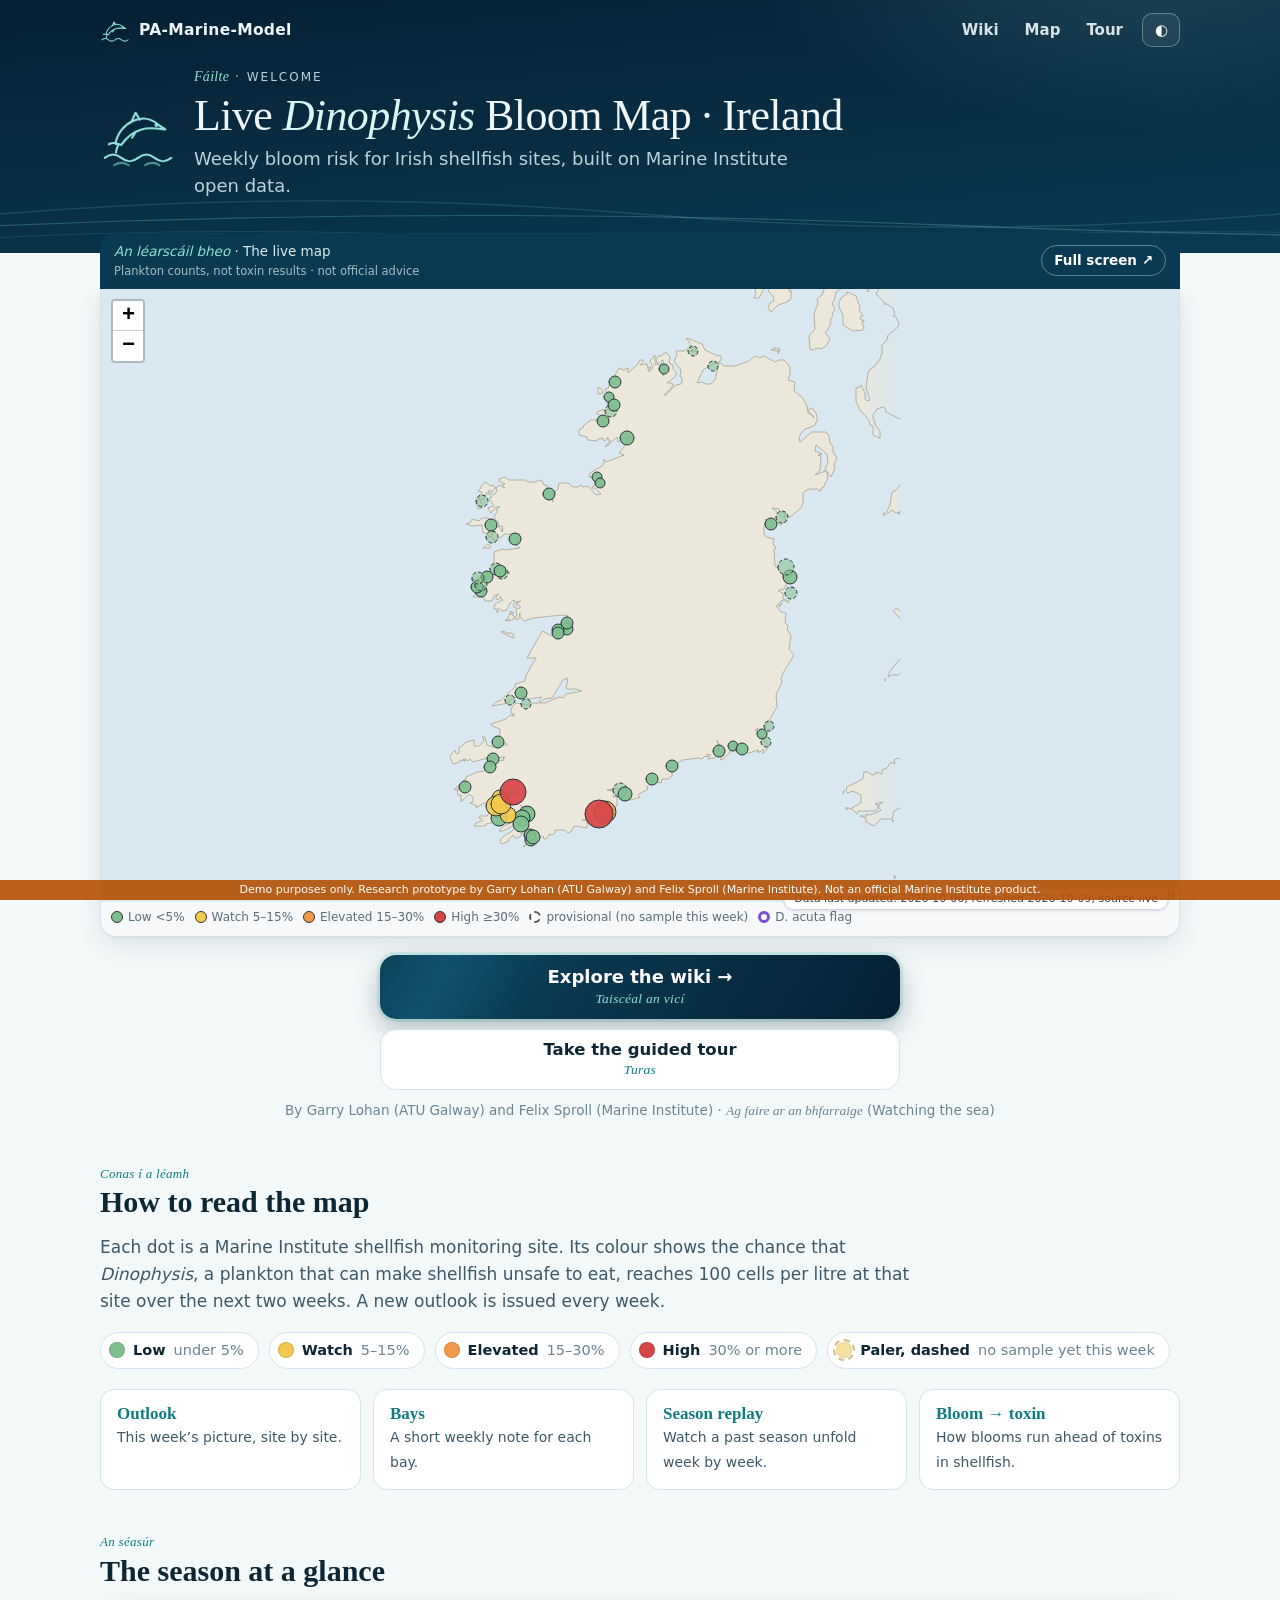
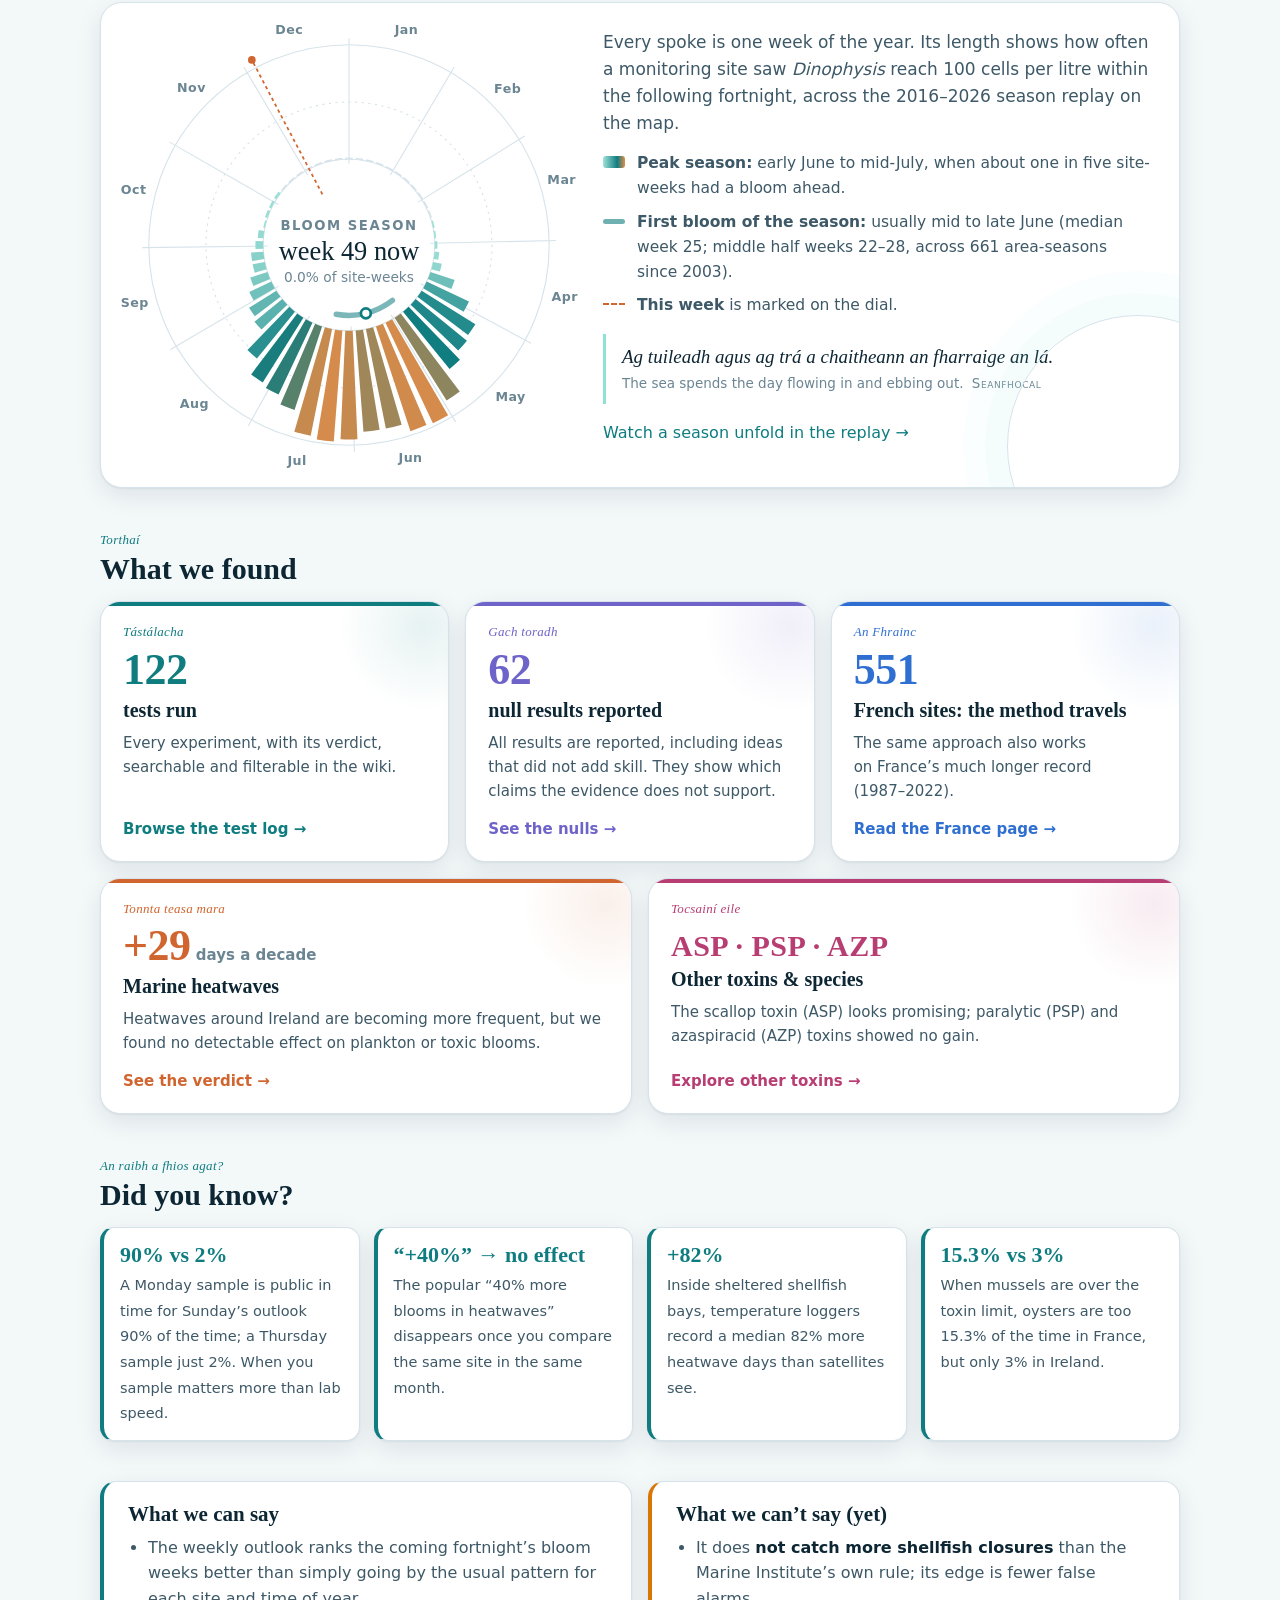
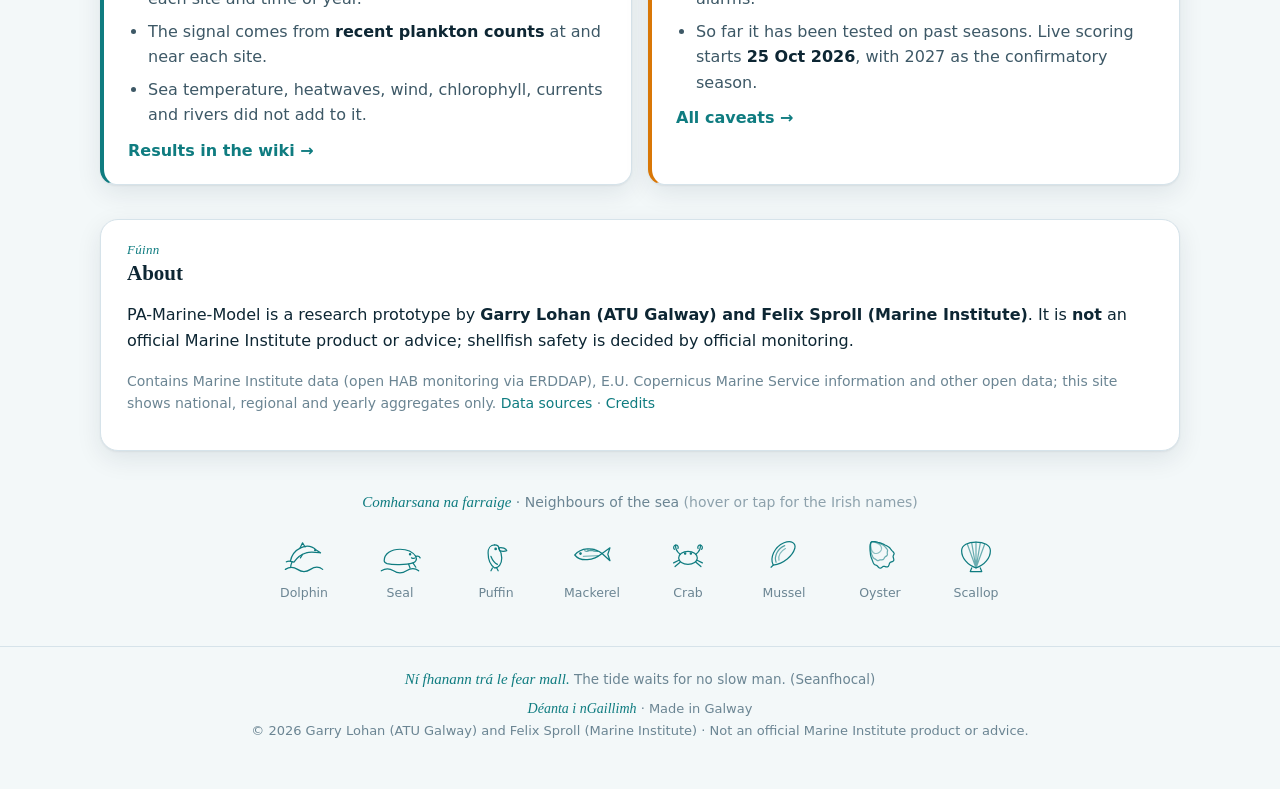
==== commit 557f64f5: "Remove hackathon references; present as independent research prototype" ====
--- a/index.html
+++ b/index.html
@@ -4,7 +4,7 @@
 <meta charset="utf-8">
 <meta name="viewport" content="width=device-width, initial-scale=1, viewport-fit=cover">
 <title>Live Dinophysis Bloom Map · Ireland · PA-Marine-Model · Garry Lohan (ATU Galway) and Felix Sproll (Marine Institute)</title>
-<meta name="description" content="Live Dinophysis Bloom Map for Ireland: weekly bloom risk for Irish shellfish sites, built on Marine Institute open data. A research prototype by Garry Lohan (ATU Galway) and Felix Sproll (Marine Institute). Ocean Hackathon Cork 2026 demo.">
+<meta name="description" content="Live Dinophysis Bloom Map for Ireland: weekly bloom risk for Irish shellfish sites, built on Marine Institute open data. A research prototype by Garry Lohan (ATU Galway) and Felix Sproll (Marine Institute).">
 <meta name="author" content="Garry Lohan (ATU Galway) and Felix Sproll (Marine Institute)">
 <meta name="theme-color" content="#061f33">
 <script>(function(){try{var m=/[?&]theme=(dark|light)/.exec(location.search);var t=m?m[1]:localStorage.getItem('pa-theme');if(!t)t=matchMedia('(prefers-color-scheme: dark)').matches?'dark':'light';document.documentElement.setAttribute('data-theme',t)}catch(e){}})();</script>
@@ -155,7 +155,7 @@
 
   <section class="credit">
     <h2><span class="ga" lang="ga">Fúinn</span>About</h2>
-    <p>PA-Marine-Model is a research prototype by <strong>Garry Lohan (ATU Galway) and Felix Sproll (Marine Institute)</strong>, built for <strong>Ocean Hackathon Cork 2026</strong>. It is <strong>not</strong> an official Marine Institute product or advice; shellfish safety is decided by official monitoring.</p>
+    <p>PA-Marine-Model is a research prototype by <strong>Garry Lohan (ATU Galway) and Felix Sproll (Marine Institute)</strong>. It is <strong>not</strong> an official Marine Institute product or advice; shellfish safety is decided by official monitoring.</p>
     <p class="small">Contains Marine Institute data (open HAB monitoring via ERDDAP), E.U. Copernicus Marine Service information and other open data; this site shows national, regional and yearly aggregates only. <a href="wiki/#/data">Data sources</a> · <a href="wiki/#/about">Credits</a></p>
   </section>
 
@@ -173,8 +173,8 @@
     </ul>
   </section>
 </main>
-<footer class="foot"><p class="seanfhocal-f"><span lang="ga">Ní fhanann trá le fear mall.</span> <span class="tr">The tide waits for no slow man. (Seanfhocal)</span></p><i lang="ga">Déanta i nGaillimh</i> · Made in Galway<br>© 2026 Garry Lohan (ATU Galway) and Felix Sproll (Marine Institute) · Ocean Hackathon Cork 2026 demo · Not an official Marine Institute product or advice.</footer>
-<div class="disclaimer" role="note">Demo purposes only. Ocean Hackathon Cork 2026 research prototype by Garry Lohan (ATU Galway) and Felix Sproll (Marine Institute). Not an official Marine Institute product.</div>
+<footer class="foot"><p class="seanfhocal-f"><span lang="ga">Ní fhanann trá le fear mall.</span> <span class="tr">The tide waits for no slow man. (Seanfhocal)</span></p><i lang="ga">Déanta i nGaillimh</i> · Made in Galway<br>© 2026 Garry Lohan (ATU Galway) and Felix Sproll (Marine Institute) · Not an official Marine Institute product or advice.</footer>
+<div class="disclaimer" role="note">Demo purposes only. Research prototype by Garry Lohan (ATU Galway) and Felix Sproll (Marine Institute). Not an official Marine Institute product.</div>
 <script src="assets/home.js" defer></script>
 <script>
 document.getElementById('themeBtn').addEventListener('click',function(){var d=document.documentElement,t=d.getAttribute('data-theme')==='dark'?'light':'dark';d.setAttribute('data-theme',t);try{localStorage.setItem('pa-theme',t)}catch(e){}});
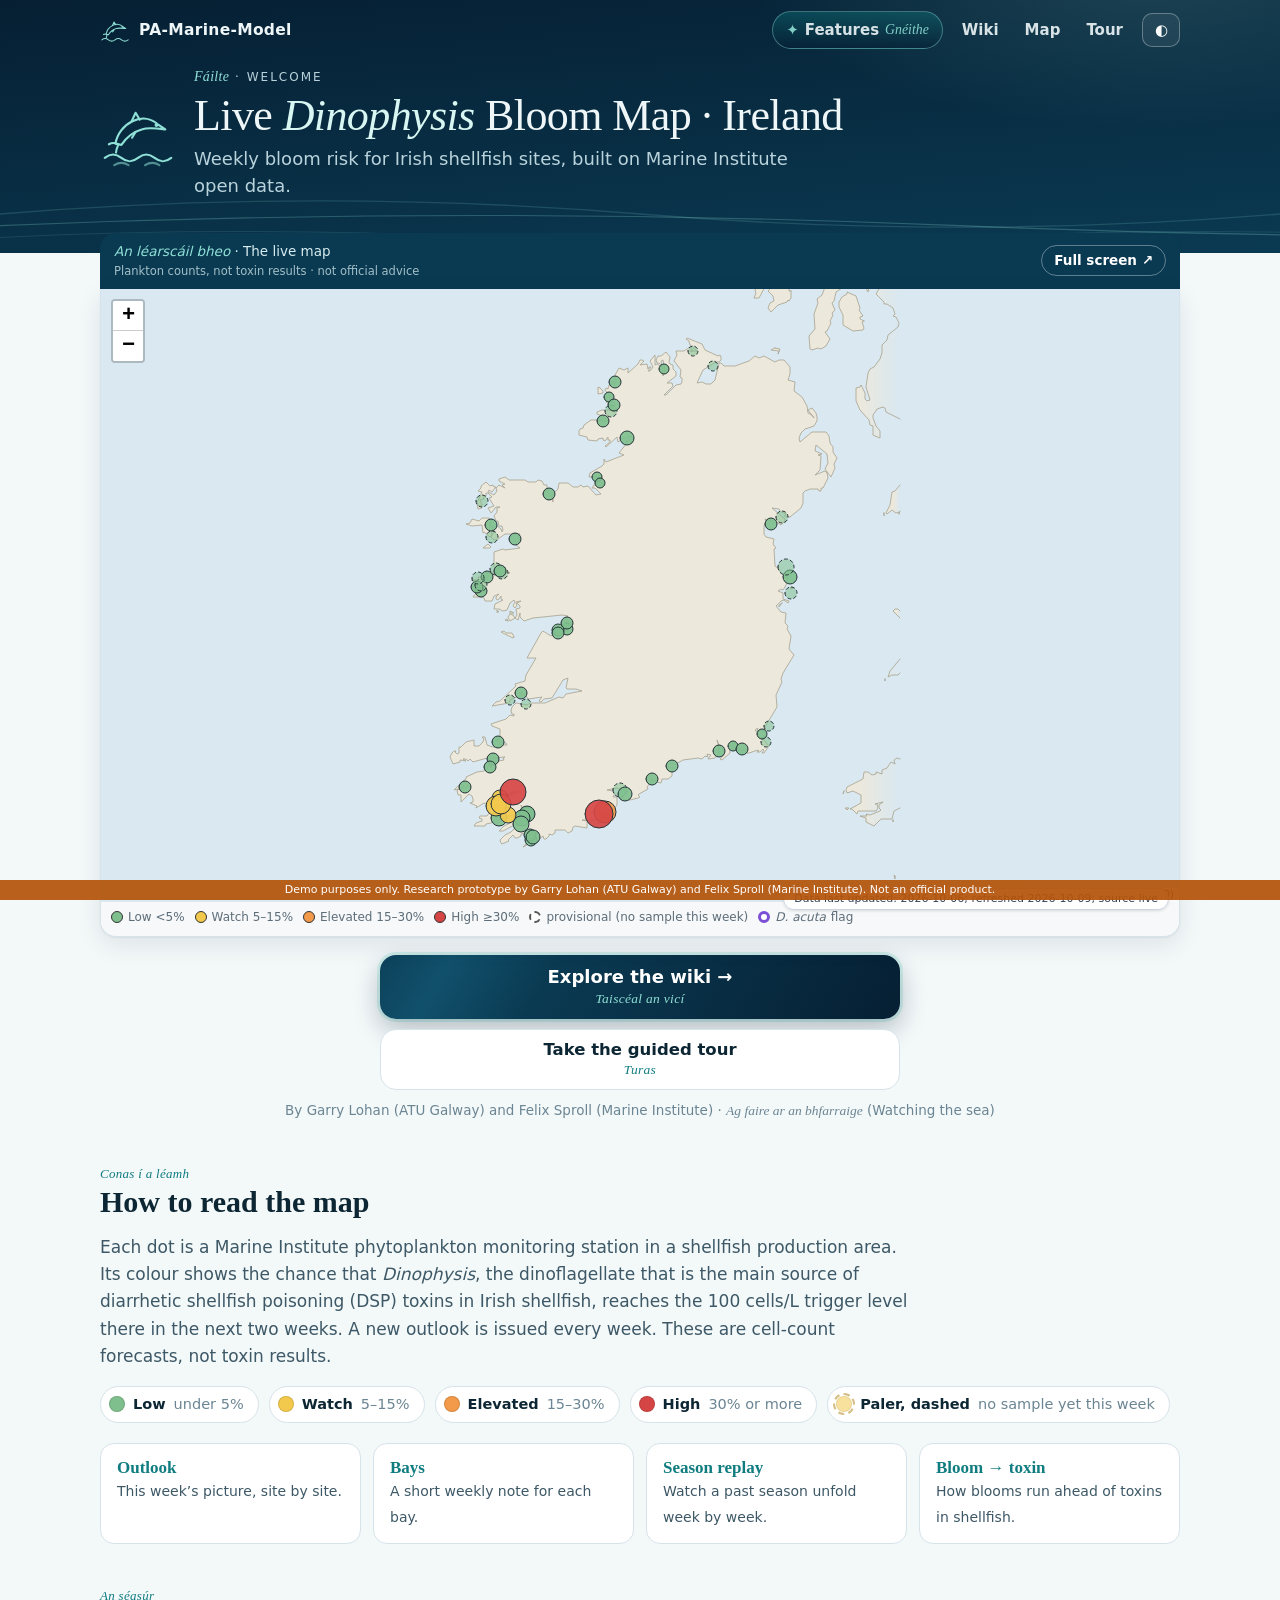
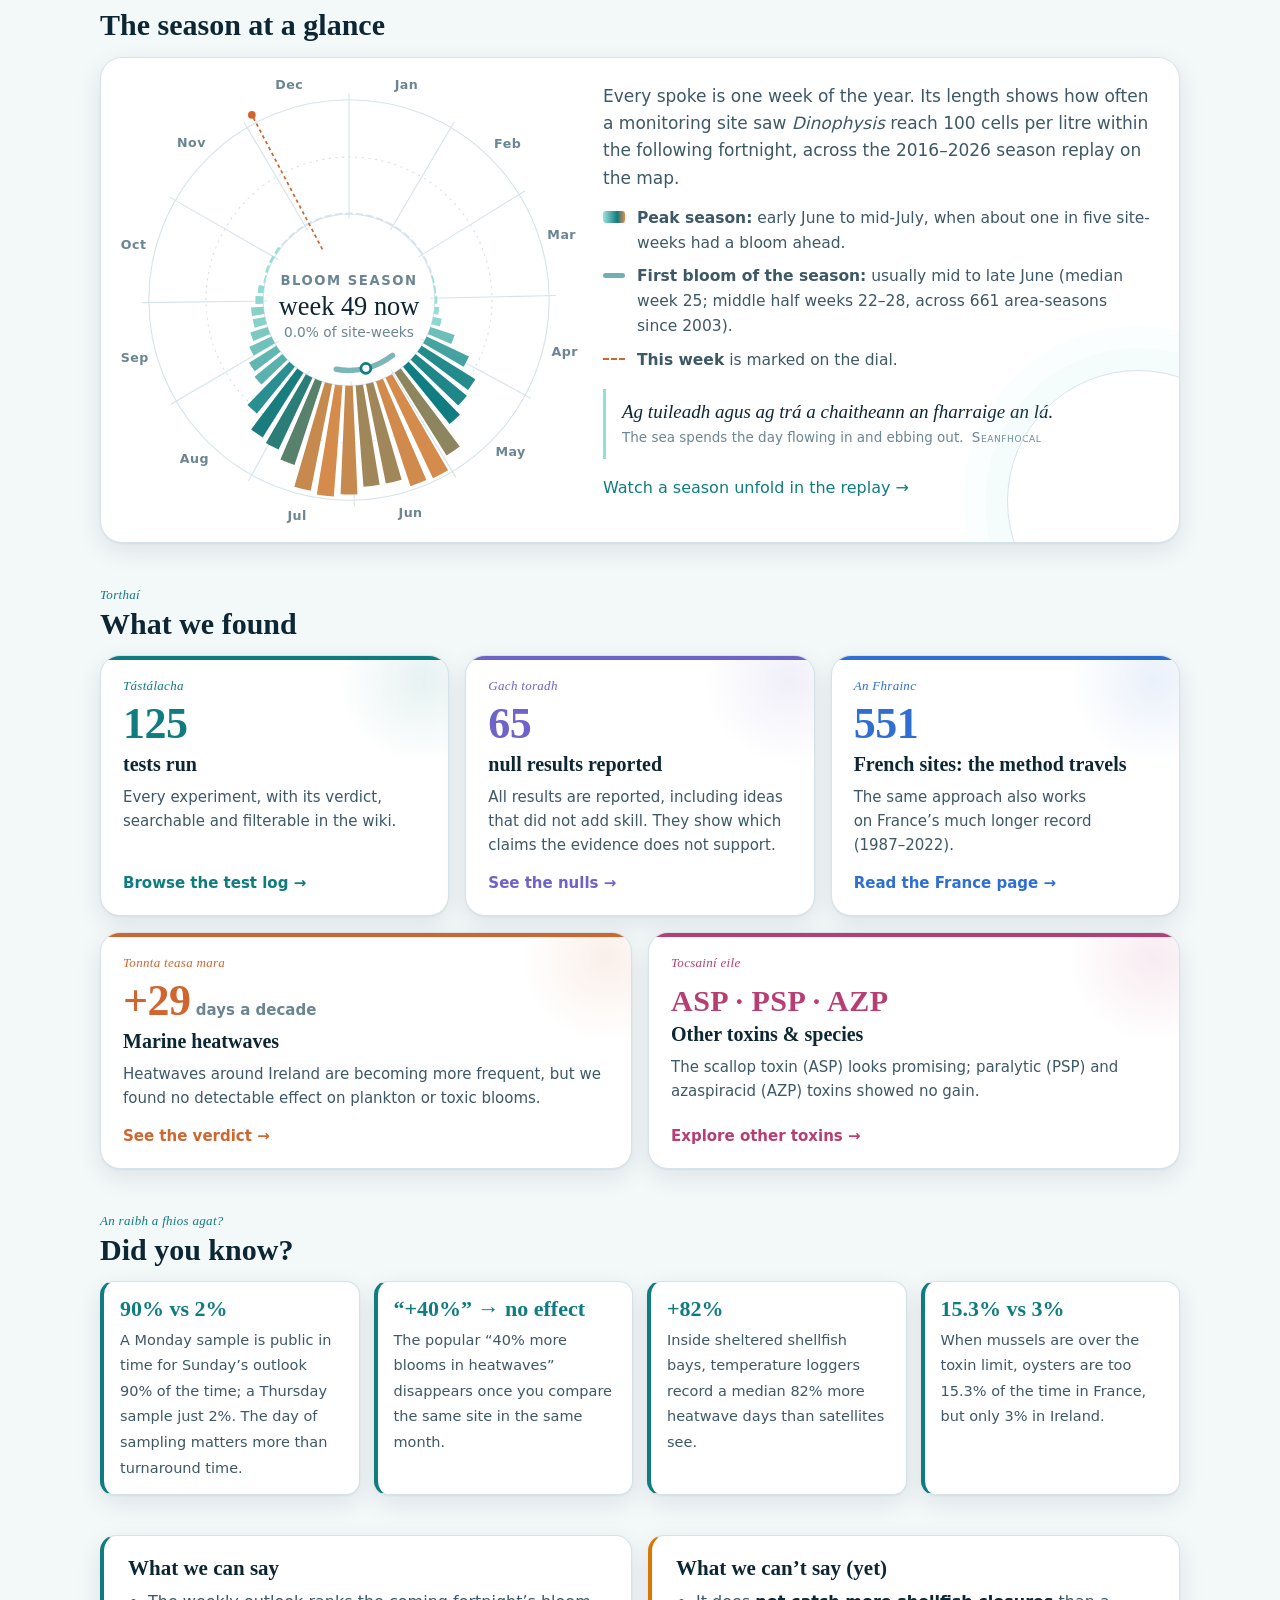
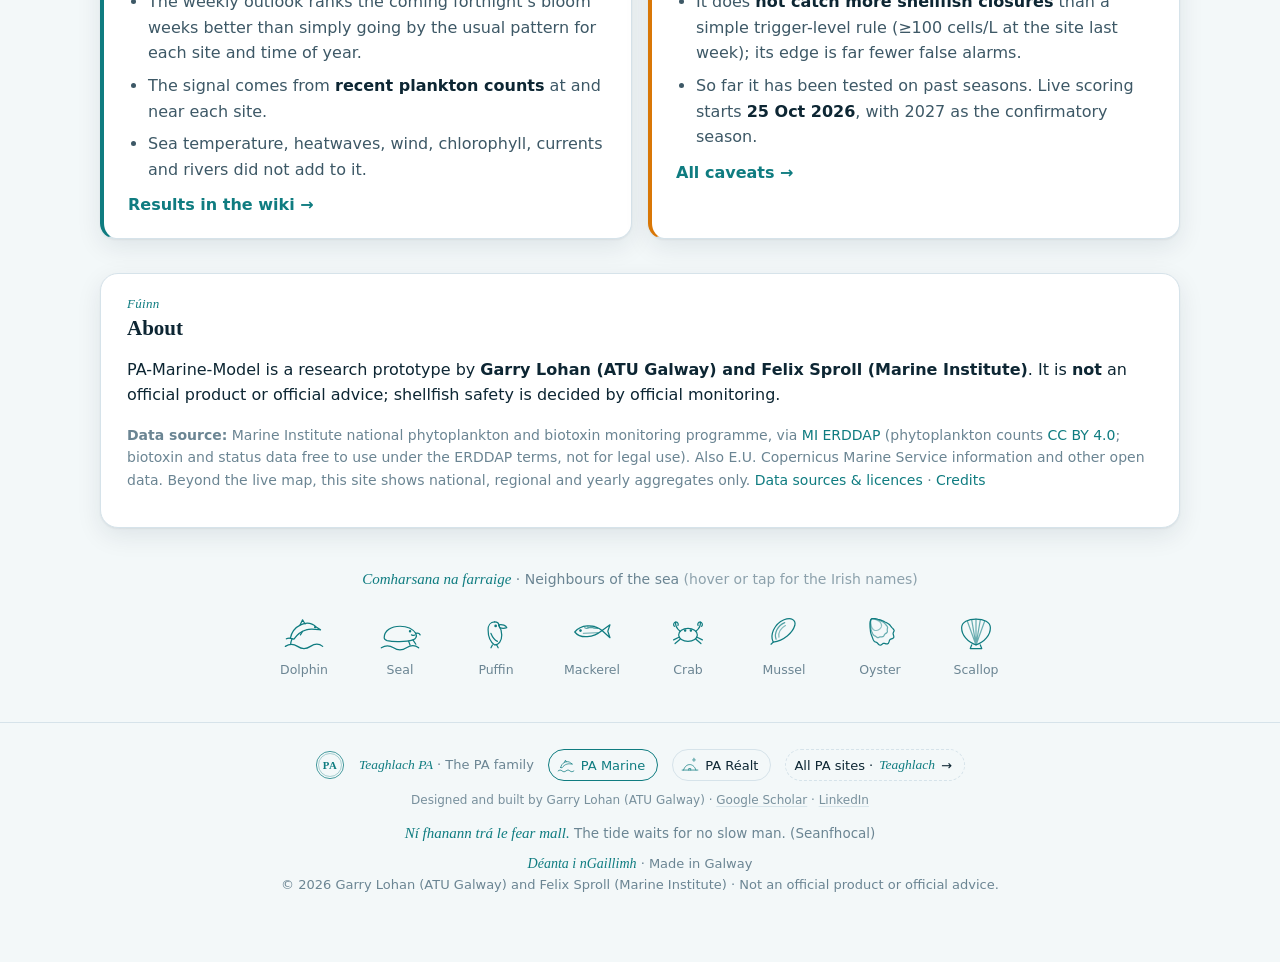
==== commit 129d7d34: "Pre-Monday quality pass: tests #123-125 (Mesodinium) in wiki and Other species; 125 tests / 65 nulls" ====
--- a/index.html
+++ b/index.html
@@ -14,10 +14,11 @@
 <header class="hero">
   <div class="wrap">
     <nav class="topline" aria-label="Site">
-      <a class="brandlink" href="./"><svg class="mark" viewBox="0 0 64 64" fill="none" stroke="currentColor" stroke-width="2.2" stroke-linecap="round" stroke-linejoin="round" aria-hidden="true"><path d="M13 41 C16 24 36 13 49 25 L55 29 C47 28 41 27 35 29 C28 31 22 36 18 42 L13 41"/><path d="M26.5 22.4 L30 15 L33.5 20.8"/><path d="M30 31.2 L27 36"/><path d="M15.5 41.5 C12.5 40 10 40 7.5 41.5 M15.5 41.5 C14.5 44 13.5 46 13.5 48.5"/><circle cx="47.5" cy="25.3" r=".8" fill="currentColor"/><path d="M4 53 C9 49 13 49 18 53 S27 57 32 53 S41 49 46 53 S55 57 60 53"/></svg><span class="brand">PA-Marine-Model</span></a>
-      <a class="toplink" href="wiki/">Wiki</a>
-      <a class="toplink" href="map/">Map</a>
-      <a class="toplink" href="tour/">Tour</a>
+      <a class="brandlink" id="logo" href="./" title="PA-Marine-Model"><svg class="mark" viewBox="0 0 64 64" fill="none" stroke="currentColor" stroke-width="2.2" stroke-linecap="round" stroke-linejoin="round" aria-hidden="true"><path d="M13 41 C16 24 36 13 49 25 L55 29 C47 28 41 27 35 29 C28 31 22 36 18 42 L13 41"/><path d="M26.5 22.4 L30 15 L33.5 20.8"/><path d="M30 31.2 L27 36"/><path d="M15.5 41.5 C12.5 40 10 40 7.5 41.5 M15.5 41.5 C14.5 44 13.5 46 13.5 48.5"/><circle cx="47.5" cy="25.3" r=".8" fill="currentColor"/><path d="M4 53 C9 49 13 49 18 53 S27 57 32 53 S41 49 46 53 S55 57 60 53"/></svg><span class="brand">PA-Marine-Model</span></a>
+      <div class="feat"><button type="button" class="toplink featbtn" id="featBtn" aria-haspopup="true" aria-expanded="false" aria-controls="featMenu"><span class="spark" aria-hidden="true">✦</span> <span class="fb-en">Features</span> <i lang="ga" class="fb-ga">Gnéithe</i></button><div class="featmenu" id="featMenu" hidden role="menu" aria-label="Features · Gnéithe"><a role="menuitem" href="#live"><svg viewBox="0 0 24 24" aria-hidden="true"><path d="M3 6l6-2 6 2 6-2v14l-6 2-6-2-6 2z"/><path d="M9 4v14M15 6v14"/></svg><span><b>The live map</b><i lang="ga">An léarscáil bheo</i><small>This week’s outlook, site by site</small></span></a><a role="menuitem" href="map/#/outlook"><svg viewBox="0 0 24 24" aria-hidden="true"><circle cx="12" cy="12" r="8"/><circle cx="12" cy="12" r="3.2"/><path d="M12 2v3M12 19v3M2 12h3M19 12h3"/></svg><span><b>Outlook (full screen)</b><i lang="ga">Réamhaisnéis</i><small>Chance of a bloom in the next fortnight</small></span></a><a role="menuitem" href="map/#/bays"><svg viewBox="0 0 24 24" aria-hidden="true"><path d="M4 18c2-6 4-9 8-9s6 3 8 9"/><path d="M3 21c2-1.3 4-1.3 6 0s4 1.3 6 0 4-1.3 6 0"/><circle cx="12" cy="6" r="1.4"/></svg><span><b>Bays</b><i lang="ga">Báite</i><small>A short weekly note for each bay</small></span></a><a role="menuitem" href="map/#/replay"><svg viewBox="0 0 24 24" aria-hidden="true"><path d="M4 12a8 8 0 1 0 2.4-5.7"/><path d="M4 4v4h4"/><path d="M10.5 9.2l4.5 2.8-4.5 2.8z"/></svg><span><b>Season replay</b><i lang="ga">Athsheinm</i><small>Watch a past season unfold</small></span></a><a role="menuitem" href="map/#/leadtime"><svg viewBox="0 0 24 24" aria-hidden="true"><path d="M4 17c2.5 0 3-10 6-10s3 10 6 10"/><path d="M16 12h5M18.5 9.5L21 12l-2.5 2.5"/></svg><span><b>Bloom → toxin</b><i lang="ga">Ó bhláth go tocsain</i><small>How blooms run ahead of shellfish toxins</small></span></a><a role="menuitem" href="map/#/honesty"><svg viewBox="0 0 24 24" aria-hidden="true"><path d="M4 20V10M10 20V4M16 20v-7M22 20H2"/></svg><span><b>How good is this?</b><i lang="ga">Cé chomh maith?</i><small>Skill, baselines and caveats</small></span></a><a role="menuitem" href="#seasonH"><svg viewBox="0 0 24 24" aria-hidden="true"><circle cx="12" cy="12" r="9"/><path d="M12 3v3M12 18v3M3 12h3M18 12h3"/><path d="M12 12l4-5" stroke-width="2"/></svg><span><b>The season dial</b><i lang="ga">An séasúr</i><small>When blooms happen, week by week</small></span></a><a role="menuitem" href="wiki/"><svg viewBox="0 0 24 24" aria-hidden="true"><path d="M5 4h11a3 3 0 0 1 3 3v13H8a3 3 0 0 1-3-3z"/><path d="M5 17a3 3 0 0 1 3-3h11"/></svg><span><b>The wiki</b><i lang="ga">Vicí</i><small>Method, results and caveats</small></span></a><a role="menuitem" href="wiki/#/test-log"><svg viewBox="0 0 24 24" aria-hidden="true"><path d="M9 3h6M10 3v6l-5 9a2 2 0 0 0 2 3h10a2 2 0 0 0 2-3l-5-9V3"/><path d="M7.5 15h9"/></svg><span><b>Test log</b><i lang="ga">Tástálacha</i><small>All 125 tests, nulls included</small></span></a><a role="menuitem" href="tour/"><svg viewBox="0 0 24 24" aria-hidden="true"><rect x="3" y="4" width="18" height="12" rx="2"/><path d="M12 16v4M8 20h8"/><path d="M10 8l4 2-4 2z"/></svg><span><b>Guided tour</b><i lang="ga">Turas</i><small>Twelve short steps, for a room</small></span></a><a role="menuitem" href="wiki/#/sampling"><svg viewBox="0 0 24 24" aria-hidden="true"><circle cx="12" cy="13" r="7"/><path d="M12 13V9.5M10 3h4M12 3v3"/></svg><span><b>Sampling &amp; turnaround</b><i lang="ga">Samplaí</i><small>When you sample matters</small></span></a><a role="menuitem" href="#critH"><svg viewBox="0 0 24 24" aria-hidden="true"><path d="M4 15c2-5 9-8 14-4l2 1.5c-3 0-5-.3-7 .5s-4 2.5-5.5 4.5z"/><path d="M3 20c2-1.3 4-1.3 6 0s4 1.3 6 0 4-1.3 6 0"/></svg><span><b>Neighbours of the sea</b><i lang="ga">Comharsana na farraige</i><small>Irish names for sea creatures</small></span></a><a role="menuitem" href="#" data-act="egg"><svg viewBox="0 0 24 24" aria-hidden="true"><path d="M5 15c1.5-6 8-9.5 12.5-5.5L20 11c-3-.2-5 .2-7 1.2-2 1-3.6 2.6-4.8 4.3z"/><path d="M3 20c2-1.3 4-1.3 6 0s4 1.3 6 0 4-1.3 6 0"/><path d="M19 4.5l.6 1.4 1.4.6-1.4.6-.6 1.4-.6-1.4-1.4-.6 1.4-.6z"/></svg><span><b>A dolphin’s hello</b><i lang="ga">Dia dhuit ón deilf</i><small>A small surprise on the map</small></span></a><a role="menuitem" href="wiki/#/data"><svg viewBox="0 0 24 24" aria-hidden="true"><path d="M4 6c0-1.7 3.6-3 8-3s8 1.3 8 3-3.6 3-8 3-8-1.3-8-3z"/><path d="M4 6v6c0 1.7 3.6 3 8 3s8-1.3 8-3V6"/><path d="M4 12v6c0 1.7 3.6 3 8 3s8-1.3 8-3v-6"/></svg><span><b>Sources &amp; licences</b><i lang="ga">Foinsí</i><small>Marine Institute open data and more</small></span></a><a role="menuitem" href="https://sliothar1.github.io/pa-realt/family.html"><svg viewBox="0 0 24 24" aria-hidden="true"><circle cx="12" cy="12" r="9"/><path d="M8 15V9h3a2 2 0 0 1 0 4H8M14 15l2-6 2 6M14.7 13h2.6"/></svg><span><b>The PA family</b><i lang="ga">Teaghlach PA</i><small>PA Marine and PA Réalt</small></span></a><a role="menuitem" href="#" data-act="theme"><svg viewBox="0 0 24 24" aria-hidden="true"><circle cx="12" cy="12" r="8"/><path d="M12 4a8 8 0 0 1 0 16z" fill="currentColor"/></svg><span><b>Light / dark</b><i lang="ga">Lá / oíche</i><small>Switch the colour theme</small></span></a><p class="fm-foot">Psst: press <kbd>D</kbd>, or tap the dolphin logo three times.</p></div></div>
+      <a class="toplink opt" href="wiki/">Wiki</a>
+      <a class="toplink opt" href="map/">Map</a>
+      <a class="toplink opt" href="tour/">Tour</a>
       <button class="iconbtn" id="themeBtn" aria-label="Toggle dark mode" title="Toggle light / dark">◐</button>
     </nav>
     <div class="headline">
@@ -37,10 +38,10 @@
   </div>
 </header>
 
-<section class="mapzone" aria-label="Live map">
+<section class="mapzone" id="live" aria-label="Live map">
   <div class="wrap">
     <div class="mapbar"><span><i lang="ga">An léarscáil bheo</i> · The live map <small>Plankton counts, not toxin results · not official advice</small></span><a href="map/" class="fs">Full screen ↗</a></div>
-    <div class="mapframe"><iframe id="liveMap" src="map/" title="Live Dinophysis bloom map of Ireland (interactive)" loading="eager"></iframe></div>
+    <div class="mapframe" id="mapframe"><iframe id="liveMap" src="map/" title="Live Dinophysis bloom map of Ireland (interactive)" loading="eager"></iframe></div>
     <a class="btn primary wide" href="wiki/"><span class="bt">Explore the wiki <span class="arr" aria-hidden="true">→</span></span><span class="ga" lang="ga">Taiscéal an vicí</span></a>
     <a class="btn ghostbtn wide" href="tour/"><span class="bt">Take the guided tour</span><span class="ga" lang="ga">Turas</span></a>
     <p class="by">By Garry Lohan (ATU Galway) and Felix Sproll (Marine Institute) · <i lang="ga">Ag faire ar an bhfarraige</i> (Watching the sea)</p>
@@ -50,7 +51,7 @@
 <main class="wrap">
   <section class="read reveal" aria-labelledby="readH">
     <h2 class="sect" id="readH"><span class="ga" lang="ga">Conas í a léamh</span>How to read the map</h2>
-    <p class="lead">Each dot is a Marine Institute shellfish monitoring site. Its colour shows the chance that <em>Dinophysis</em>, a plankton that can make shellfish unsafe to eat, reaches 100 cells per litre at that site over the next two weeks. A new outlook is issued every week.</p>
+    <p class="lead">Each dot is a Marine Institute phytoplankton monitoring station in a shellfish production area. Its colour shows the chance that <em>Dinophysis</em>, the dinoflagellate that is the main source of diarrhetic shellfish poisoning (DSP) toxins in Irish shellfish, reaches the 100 cells/L trigger level there in the next two weeks. A new outlook is issued every week. These are cell-count forecasts, not toxin results.</p>
     <ul class="bands">
       <li><i style="background:#7fbf8e"></i><b>Low</b><span>under 5%</span></li>
       <li><i style="background:#f2c94c"></i><b>Watch</b><span>5–15%</span></li>
@@ -90,14 +91,14 @@
   <section class="cards reveal" aria-label="Highlights">
     <a class="card c-tests" href="wiki/#/test-log">
       <span class="ga" lang="ga">Tástálacha</span>
-      <div class="big"><span data-count="122">122</span></div>
+      <div class="big"><span data-count="125">125</span></div>
       <h3>tests run</h3>
       <p>Every experiment, with its verdict, searchable and filterable in the wiki.</p>
       <span class="go">Browse the test log →</span>
     </a>
     <a class="card c-null" href="wiki/#/test-log?cat=null">
       <span class="ga" lang="ga">Gach toradh</span>
-      <div class="big"><span data-count="62">62</span></div>
+      <div class="big"><span data-count="65">65</span></div>
       <h3>null results reported</h3>
       <p>All results are reported, including ideas that did not add skill. They show which claims the evidence does not support.</p>
       <span class="go">See the nulls →</span>
@@ -127,7 +128,7 @@
 
   <h2 class="sect"><span class="ga" lang="ga">An raibh a fhios agat?</span>Did you know?</h2>
   <section class="nuggets reveal" aria-label="Did you know">
-    <a href="wiki/#/sampling"><b>90% vs 2%</b><span>A Monday sample is public in time for Sunday’s outlook 90% of the time; a Thursday sample just 2%. When you sample matters more than lab speed.</span></a>
+    <a href="wiki/#/sampling"><b>90% vs 2%</b><span>A Monday sample is public in time for Sunday’s outlook 90% of the time; a Thursday sample just 2%. The day of sampling matters more than turnaround time.</span></a>
     <a href="wiki/#/heatwaves"><b>“+40%” → no effect</b><span>The popular “40% more blooms in heatwaves” disappears once you compare the same site in the same month.</span></a>
     <a href="wiki/#/heatwaves"><b>+82%</b><span>Inside sheltered shellfish bays, temperature loggers record a median 82% more heatwave days than satellites see.</span></a>
     <a href="wiki/#/france"><b>15.3% vs 3%</b><span>When mussels are over the toxin limit, oysters are too 15.3% of the time in France, but only 3% in Ireland.</span></a>
@@ -146,7 +147,7 @@
     <div class="panel warn">
       <h2>What we can’t say (yet)</h2>
       <ul>
-        <li>It does <strong>not catch more shellfish closures</strong> than the Marine Institute’s own rule; its edge is fewer false alarms.</li>
+        <li>It does <strong>not catch more shellfish closures</strong> than a simple trigger-level rule (≥100 cells/L at the site last week); its edge is far fewer false alarms.</li>
         <li>So far it has been tested on past seasons. Live scoring starts <strong>25 Oct 2026</strong>, with 2027 as the confirmatory season.</li>
       </ul>
       <p class="more"><a href="wiki/#/limitations">All caveats →</a></p>
@@ -155,8 +156,8 @@
 
   <section class="credit">
     <h2><span class="ga" lang="ga">Fúinn</span>About</h2>
-    <p>PA-Marine-Model is a research prototype by <strong>Garry Lohan (ATU Galway) and Felix Sproll (Marine Institute)</strong>. It is <strong>not</strong> an official Marine Institute product or advice; shellfish safety is decided by official monitoring.</p>
-    <p class="small">Contains Marine Institute data (open HAB monitoring via ERDDAP), E.U. Copernicus Marine Service information and other open data; this site shows national, regional and yearly aggregates only. <a href="wiki/#/data">Data sources</a> · <a href="wiki/#/about">Credits</a></p>
+    <p>PA-Marine-Model is a research prototype by <strong>Garry Lohan (ATU Galway) and Felix Sproll (Marine Institute)</strong>. It is <strong>not</strong> an official product or official advice; shellfish safety is decided by official monitoring.</p>
+    <p class="small"><b>Data source:</b> Marine Institute national phytoplankton and biotoxin monitoring programme, via <a href="https://erddap3.marine.ie/erddap/tabledap/habs_phyto.html" rel="noopener">MI ERDDAP</a> (phytoplankton counts <a href="https://creativecommons.org/licenses/by/4.0/" rel="noopener">CC BY 4.0</a>; biotoxin and status data free to use under the ERDDAP terms, not for legal use). Also E.U. Copernicus Marine Service information and other open data. Beyond the live map, this site shows national, regional and yearly aggregates only. <a href="wiki/#/data">Data sources &amp; licences</a> · <a href="wiki/#/about">Credits</a></p>
   </section>
 
   <section class="creatures reveal" aria-labelledby="critH">
@@ -173,9 +174,13 @@
     </ul>
   </section>
 </main>
-<footer class="foot"><p class="seanfhocal-f"><span lang="ga">Ní fhanann trá le fear mall.</span> <span class="tr">The tide waits for no slow man. (Seanfhocal)</span></p><i lang="ga">Déanta i nGaillimh</i> · Made in Galway<br>© 2026 Garry Lohan (ATU Galway) and Felix Sproll (Marine Institute) · Not an official Marine Institute product or advice.</footer>
-<div class="disclaimer" role="note">Demo purposes only. Research prototype by Garry Lohan (ATU Galway) and Felix Sproll (Marine Institute). Not an official Marine Institute product.</div>
+<footer class="foot"><nav class="pa-family" aria-label="The PA family of sites"><svg class="pa-mark" viewBox="0 0 64 64" aria-hidden="true"><g fill="none" stroke="currentColor" stroke-width="1.6"><circle cx="32" cy="32" r="29"/><circle cx="32" cy="32" r="24.5" opacity=".45"/><text x="32" y="40.5" text-anchor="middle" fill="currentColor" stroke="none" font-family="Iowan Old Style,Palatino,Georgia,serif" font-size="23" font-weight="600" letter-spacing="1">PA</text></g></svg><span><i lang="ga">Teaghlach PA</i> · The PA family</span><a href="./" aria-current="page"><svg viewBox="0 0 64 64" aria-hidden="true"><g fill="none" stroke="currentColor" stroke-width="2.6" stroke-linecap="round" stroke-linejoin="round"><path d="M13 41 C16 24 36 13 49 25 L55 29 C47 28 41 27 35 29 C28 31 22 36 18 42 L13 41"/><path d="M26.5 22.4 L30 15 L33.5 20.8"/><path d="M4 53 C9 49 13 49 18 53 S27 57 32 53 S41 49 46 53 S55 57 60 53"/></g></svg>PA Marine</a><a href="https://sliothar1.github.io/pa-realt/"><svg viewBox="0 0 64 64" aria-hidden="true"><g fill="none" stroke="currentColor" stroke-width="2.6" stroke-linecap="round" stroke-linejoin="round"><path d="M4 50 H60"/><path d="M9 50 C13 36 23 30.5 31 30.5 C39 30.5 49 36 53 50"/><path d="M27.5 50 V44.6 H34.5 V50"/><path d="M46 8 L47.1 12.9 L52 14 L47.1 15.1 L46 20 L44.9 15.1 L40 14 L44.9 12.9 Z" stroke-width="1.6"/></g></svg>PA Réalt</a><a href="https://sliothar1.github.io/pa-realt/family.html" class="pa-hub">All PA sites · <i lang="ga">Teaghlach</i> →</a></nav>
+<p class="pa-credit">Designed and built by Garry Lohan (ATU Galway) · <a href="https://scholar.google.com/citations?user=9aBECzQAAAAJ&amp;hl=en" target="_blank" rel="noopener">Google Scholar</a> · <a href="https://www.linkedin.com/in/garry-lohan-14923814" target="_blank" rel="noopener">LinkedIn</a></p>
+<p class="seanfhocal-f"><span lang="ga">Ní fhanann trá le fear mall.</span> <span class="tr">The tide waits for no slow man. (Seanfhocal)</span></p><i lang="ga">Déanta i nGaillimh</i> · Made in Galway<br>© 2026 Garry Lohan (ATU Galway) and Felix Sproll (Marine Institute) · Not an official product or official advice.</footer>
+<div class="toast" id="toast" role="status" aria-live="polite"></div>
+<div class="disclaimer" role="note">Demo purposes only. Research prototype by Garry Lohan (ATU Galway) and Felix Sproll (Marine Institute). Not an official product.</div>
 <script src="assets/home.js" defer></script>
+<script src="assets/egg.js" defer></script>
 <script>
 document.getElementById('themeBtn').addEventListener('click',function(){var d=document.documentElement,t=d.getAttribute('data-theme')==='dark'?'light':'dark';d.setAttribute('data-theme',t);try{localStorage.setItem('pa-theme',t)}catch(e){}});
 /* embed mode for the live map: hide the map page's own chrome & demo strip (this page already shows them) and give the map the full frame */
--- a/styles.css
+++ b/styles.css
@@ -238,3 +238,69 @@
 html.js .reveal.settled{opacity:1;transform:none;transition:none}
 html.js .cards.reveal.settled .card{opacity:1}
 html.js .cards.reveal.settled .card:not(:hover){transform:none}
+
+/* ---- Features · Gnéithe menu (matches PA Réalt, marine palette) ---- */
+.feat{position:relative}
+.featbtn{display:inline-flex;align-items:center;gap:6px;background:linear-gradient(180deg,rgba(15,124,128,.45),rgba(6,31,51,.55));border:1px solid rgba(143,224,214,.45);border-radius:999px;color:#eef6f8;cursor:pointer;font:inherit;font-weight:600;font-size:15px;padding:6px 13px;margin-right:4px;touch-action:manipulation}
+.featbtn .fb-ga{font-family:var(--serif);color:var(--glass);font-size:.92em;font-weight:400}
+.featbtn .spark{color:var(--glass);display:inline-block;transition:transform .5s}
+.featbtn:hover .spark,.featbtn[aria-expanded="true"] .spark{transform:rotate(72deg) scale(1.15)}
+.featbtn:focus-visible,.iconbtn:focus-visible,.toplink:focus-visible,.brandlink:focus-visible{outline:3px solid #ffd479;outline-offset:2px}
+.featmenu{position:fixed;z-index:1400;width:min(370px,92vw);max-height:min(78vh,660px);overflow:auto;-webkit-overflow-scrolling:touch;background:linear-gradient(180deg,#0a2c44,#061f33);border:1px solid rgba(143,224,214,.38);border-radius:16px;padding:8px;box-shadow:0 18px 50px rgba(0,0,0,.45);animation:fm-in .22s ease-out}
+.featmenu[hidden]{display:none}
+@keyframes fm-in{from{opacity:0;transform:translateY(-6px) scale(.97)}to{opacity:1;transform:none}}
+.featmenu a{display:flex;gap:12px;align-items:flex-start;padding:9px 10px;border-radius:12px;color:#eef6f8;text-decoration:none}
+.featmenu a:hover,.featmenu a:focus-visible{background:rgba(143,224,214,.12);outline:none}
+.featmenu a:hover svg{transform:rotate(-8deg) scale(1.08)}
+.featmenu svg{flex:0 0 30px;width:30px;height:30px;padding:5px;border-radius:10px;background:rgba(143,224,214,.1);border:1px solid rgba(143,224,214,.3);fill:none;stroke:var(--glass);stroke-width:1.6;stroke-linecap:round;stroke-linejoin:round;transition:transform .25s;color:var(--glass)}
+.featmenu b{display:block;font-weight:600;font-size:14.5px}
+.featmenu i{display:block;font-family:var(--serif);color:var(--glass);font-size:13px}
+.featmenu small{display:block;color:#9fb9c6;font-size:12px;margin-top:1px}
+.featmenu a[data-act="egg"]{background:radial-gradient(120% 140% at 0% 50%,rgba(143,224,214,.16),transparent 60%)}
+.fm-foot{margin:6px 10px 4px;font-size:11.5px;color:#9fb9c6}
+.fm-foot kbd{font:11px var(--sans);border:1px solid rgba(143,224,214,.4);border-radius:4px;padding:0 4px}
+[data-theme="light"] .featmenu{background:#fbfefe;border-color:#9cd3cc}
+[data-theme="light"] .featmenu a{color:#0d2633}[data-theme="light"] .featmenu i,[data-theme="light"] .featmenu svg{color:#0f7c80;stroke:#0f7c80}
+[data-theme="light"] .featmenu small,[data-theme="light"] .fm-foot{color:#5d7785}
+[data-theme="light"] .featmenu svg{background:rgba(15,124,128,.07);border-color:rgba(15,124,128,.25)}
+[data-theme="light"] .featmenu a:hover,[data-theme="light"] .featmenu a:focus-visible{background:rgba(15,124,128,.08)}
+.brandlink{touch-action:manipulation;-webkit-tap-highlight-color:transparent;-webkit-user-select:none;user-select:none}
+.brandlink .mark{transition:transform .25s}
+.brandlink.tap1 .mark{transform:rotate(-8deg) scale(1.06)}.brandlink.tap2 .mark{transform:rotate(-16deg) scale(1.12)}
+@media (max-width:600px){
+ .toplink.opt{display:none}
+ .featbtn{padding:6px 11px;font-size:14px}
+ .featmenu{left:4vw;right:4vw;width:auto;max-height:calc(100vh - 120px)}
+ .brand{font-size:14.5px}
+}
+
+/* ---- PA family strip + credit (as on PA Réalt) ---- */
+.pa-family{display:flex;align-items:center;justify-content:center;gap:10px 14px;flex-wrap:wrap;margin:4px auto 0;font:13px var(--sans);color:var(--muted)}
+.pa-family .pa-mark{width:30px;height:30px;color:var(--accent)}
+.pa-family a{display:inline-flex;align-items:center;gap:6px;color:var(--ink);text-decoration:none;border:1px solid var(--line);border-radius:999px;padding:4px 12px 4px 8px;min-height:32px;transition:border-color .2s}
+.pa-family a:hover{border-color:var(--accent)}
+.pa-family a[aria-current]{border-color:var(--accent);color:var(--accent)}
+.pa-family a svg{width:18px;height:18px;color:var(--accent)}
+.pa-family .pa-hub{border-style:dashed}
+.foot .pa-family i{font-size:13.5px}
+.pa-credit{text-align:center;font:12px/1.5 var(--sans);color:var(--muted);margin:10px 0 14px;opacity:.9}
+.pa-credit a{color:var(--muted);text-decoration:underline;text-decoration-color:var(--line);text-underline-offset:2px}
+.pa-credit a:hover{color:var(--accent)}
+.foot{padding-bottom:40px}
+
+/* ---- toast + dolphin's hello ---- */
+.toast{position:fixed;left:50%;bottom:44px;transform:translateX(-50%) translateY(20px);opacity:0;pointer-events:none;transition:opacity .4s,transform .4s;background:#061f33;color:#eef6f8;border:1px solid var(--glass);border-radius:14px;padding:10px 16px;z-index:1300;font:14.5px/1.4 var(--sans);max-width:min(560px,92vw);text-align:center;box-shadow:0 12px 34px rgba(0,0,0,.35);cursor:pointer}
+.toast.show{opacity:1;transform:translateX(-50%) translateY(0);pointer-events:auto}
+.toast i{font-family:var(--serif);color:var(--glass);font-size:15.5px}
+.toast small{display:block;color:#9fb9c6;font-size:12px;margin-top:2px}
+.mapframe{position:relative}
+.egg-layer{position:absolute;inset:0;pointer-events:none;z-index:5;overflow:hidden}
+.egg-layer.live{pointer-events:auto;cursor:pointer}
+.egg-layer svg{position:absolute;left:0;top:0;width:100%;height:100%;overflow:visible}
+.egg-layer .dol{fill:#eaf8f6;stroke:#0b4f5c;stroke-width:1.6;stroke-linecap:round;stroke-linejoin:round}
+.egg-layer .dol .ln{fill:none}
+.egg-layer .rip{fill:none;stroke:#0f7c80;stroke-width:1.6}
+.egg-layer .fish{fill:#f6fbfb;stroke:#0b4f5c;stroke-width:1.2;stroke-linejoin:round}
+.egg-layer .drop{fill:#8fe0d6;stroke:#0b4f5c;stroke-width:.6}
+.egg-layer .pin{fill:none;stroke:#0f7c80;stroke-width:1.2;stroke-dasharray:2 3}
+.egg-layer .lbl{font:italic 600 13px var(--serif);fill:#0b4f5c;paint-order:stroke;stroke:#fff;stroke-width:3px}
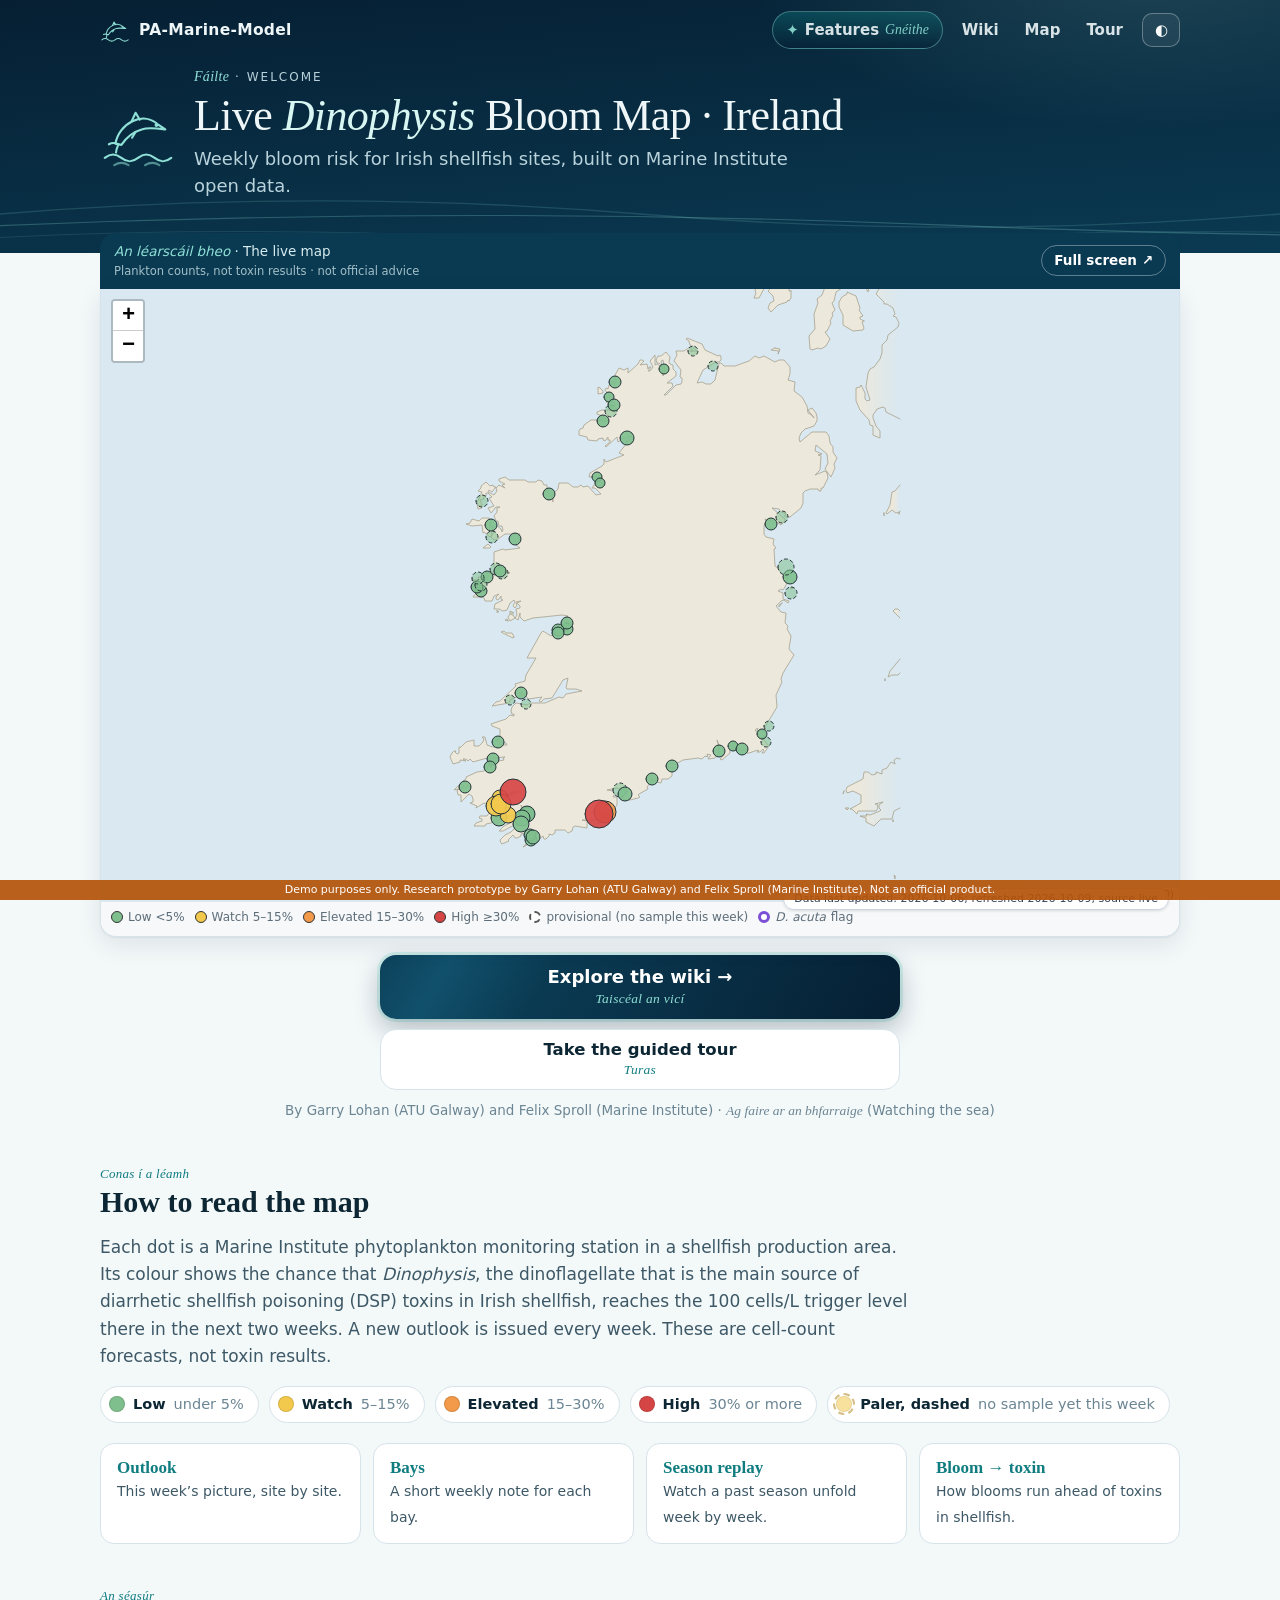
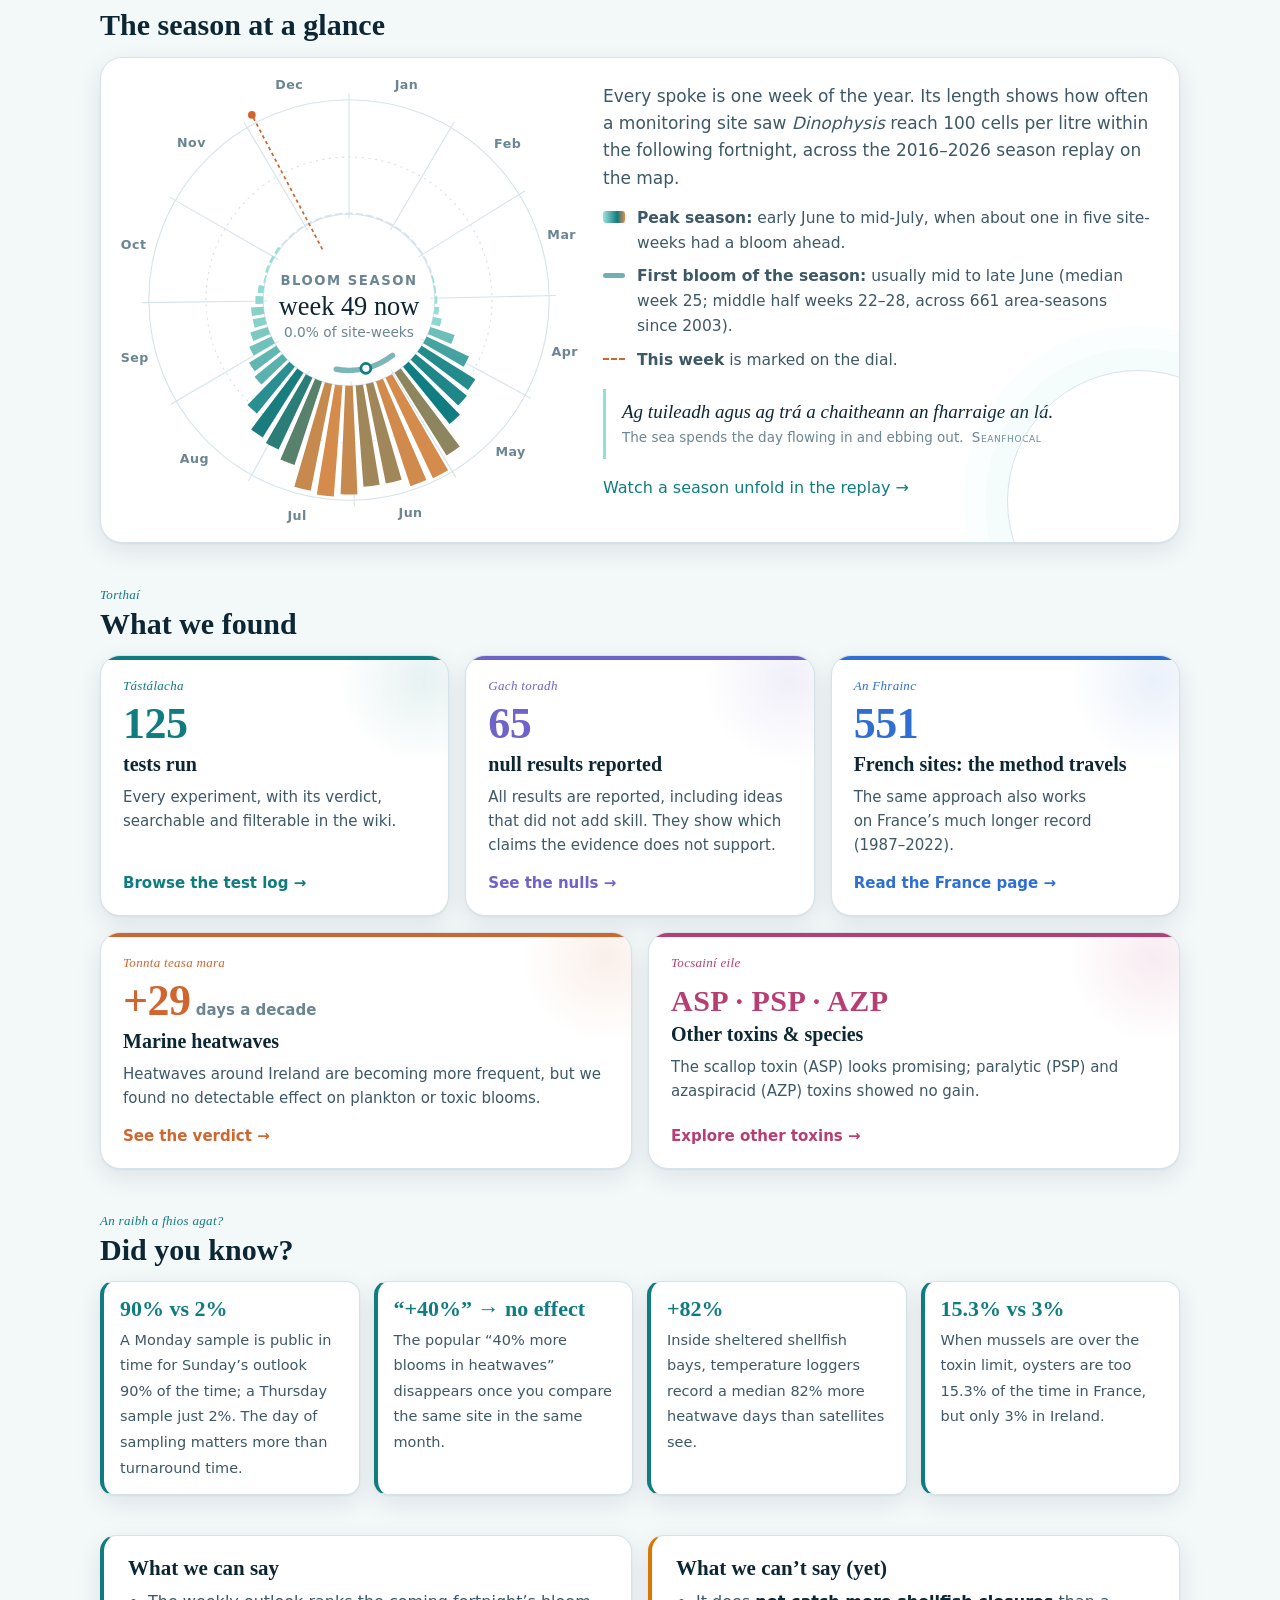
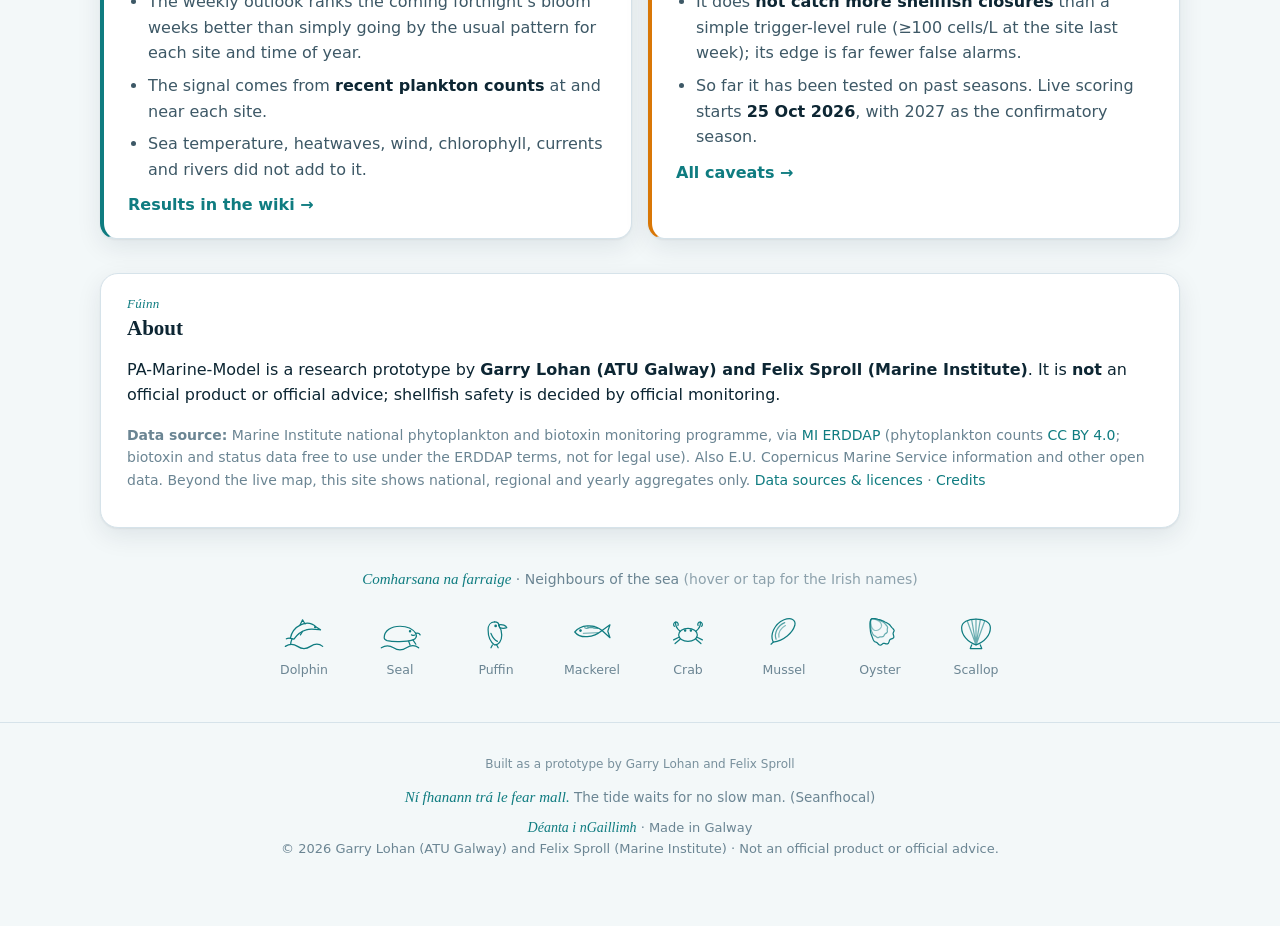
==== commit 791e47c5: "Standalone: remove PA family branding/links and personal profile links; single prototype credit line" ====
--- a/index.html
+++ b/index.html
@@ -15,7 +15,7 @@
   <div class="wrap">
     <nav class="topline" aria-label="Site">
       <a class="brandlink" id="logo" href="./" title="PA-Marine-Model"><svg class="mark" viewBox="0 0 64 64" fill="none" stroke="currentColor" stroke-width="2.2" stroke-linecap="round" stroke-linejoin="round" aria-hidden="true"><path d="M13 41 C16 24 36 13 49 25 L55 29 C47 28 41 27 35 29 C28 31 22 36 18 42 L13 41"/><path d="M26.5 22.4 L30 15 L33.5 20.8"/><path d="M30 31.2 L27 36"/><path d="M15.5 41.5 C12.5 40 10 40 7.5 41.5 M15.5 41.5 C14.5 44 13.5 46 13.5 48.5"/><circle cx="47.5" cy="25.3" r=".8" fill="currentColor"/><path d="M4 53 C9 49 13 49 18 53 S27 57 32 53 S41 49 46 53 S55 57 60 53"/></svg><span class="brand">PA-Marine-Model</span></a>
-      <div class="feat"><button type="button" class="toplink featbtn" id="featBtn" aria-haspopup="true" aria-expanded="false" aria-controls="featMenu"><span class="spark" aria-hidden="true">✦</span> <span class="fb-en">Features</span> <i lang="ga" class="fb-ga">Gnéithe</i></button><div class="featmenu" id="featMenu" hidden role="menu" aria-label="Features · Gnéithe"><a role="menuitem" href="#live"><svg viewBox="0 0 24 24" aria-hidden="true"><path d="M3 6l6-2 6 2 6-2v14l-6 2-6-2-6 2z"/><path d="M9 4v14M15 6v14"/></svg><span><b>The live map</b><i lang="ga">An léarscáil bheo</i><small>This week’s outlook, site by site</small></span></a><a role="menuitem" href="map/#/outlook"><svg viewBox="0 0 24 24" aria-hidden="true"><circle cx="12" cy="12" r="8"/><circle cx="12" cy="12" r="3.2"/><path d="M12 2v3M12 19v3M2 12h3M19 12h3"/></svg><span><b>Outlook (full screen)</b><i lang="ga">Réamhaisnéis</i><small>Chance of a bloom in the next fortnight</small></span></a><a role="menuitem" href="map/#/bays"><svg viewBox="0 0 24 24" aria-hidden="true"><path d="M4 18c2-6 4-9 8-9s6 3 8 9"/><path d="M3 21c2-1.3 4-1.3 6 0s4 1.3 6 0 4-1.3 6 0"/><circle cx="12" cy="6" r="1.4"/></svg><span><b>Bays</b><i lang="ga">Báite</i><small>A short weekly note for each bay</small></span></a><a role="menuitem" href="map/#/replay"><svg viewBox="0 0 24 24" aria-hidden="true"><path d="M4 12a8 8 0 1 0 2.4-5.7"/><path d="M4 4v4h4"/><path d="M10.5 9.2l4.5 2.8-4.5 2.8z"/></svg><span><b>Season replay</b><i lang="ga">Athsheinm</i><small>Watch a past season unfold</small></span></a><a role="menuitem" href="map/#/leadtime"><svg viewBox="0 0 24 24" aria-hidden="true"><path d="M4 17c2.5 0 3-10 6-10s3 10 6 10"/><path d="M16 12h5M18.5 9.5L21 12l-2.5 2.5"/></svg><span><b>Bloom → toxin</b><i lang="ga">Ó bhláth go tocsain</i><small>How blooms run ahead of shellfish toxins</small></span></a><a role="menuitem" href="map/#/honesty"><svg viewBox="0 0 24 24" aria-hidden="true"><path d="M4 20V10M10 20V4M16 20v-7M22 20H2"/></svg><span><b>How good is this?</b><i lang="ga">Cé chomh maith?</i><small>Skill, baselines and caveats</small></span></a><a role="menuitem" href="#seasonH"><svg viewBox="0 0 24 24" aria-hidden="true"><circle cx="12" cy="12" r="9"/><path d="M12 3v3M12 18v3M3 12h3M18 12h3"/><path d="M12 12l4-5" stroke-width="2"/></svg><span><b>The season dial</b><i lang="ga">An séasúr</i><small>When blooms happen, week by week</small></span></a><a role="menuitem" href="wiki/"><svg viewBox="0 0 24 24" aria-hidden="true"><path d="M5 4h11a3 3 0 0 1 3 3v13H8a3 3 0 0 1-3-3z"/><path d="M5 17a3 3 0 0 1 3-3h11"/></svg><span><b>The wiki</b><i lang="ga">Vicí</i><small>Method, results and caveats</small></span></a><a role="menuitem" href="wiki/#/test-log"><svg viewBox="0 0 24 24" aria-hidden="true"><path d="M9 3h6M10 3v6l-5 9a2 2 0 0 0 2 3h10a2 2 0 0 0 2-3l-5-9V3"/><path d="M7.5 15h9"/></svg><span><b>Test log</b><i lang="ga">Tástálacha</i><small>All 125 tests, nulls included</small></span></a><a role="menuitem" href="tour/"><svg viewBox="0 0 24 24" aria-hidden="true"><rect x="3" y="4" width="18" height="12" rx="2"/><path d="M12 16v4M8 20h8"/><path d="M10 8l4 2-4 2z"/></svg><span><b>Guided tour</b><i lang="ga">Turas</i><small>Twelve short steps, for a room</small></span></a><a role="menuitem" href="wiki/#/sampling"><svg viewBox="0 0 24 24" aria-hidden="true"><circle cx="12" cy="13" r="7"/><path d="M12 13V9.5M10 3h4M12 3v3"/></svg><span><b>Sampling &amp; turnaround</b><i lang="ga">Samplaí</i><small>When you sample matters</small></span></a><a role="menuitem" href="#critH"><svg viewBox="0 0 24 24" aria-hidden="true"><path d="M4 15c2-5 9-8 14-4l2 1.5c-3 0-5-.3-7 .5s-4 2.5-5.5 4.5z"/><path d="M3 20c2-1.3 4-1.3 6 0s4 1.3 6 0 4-1.3 6 0"/></svg><span><b>Neighbours of the sea</b><i lang="ga">Comharsana na farraige</i><small>Irish names for sea creatures</small></span></a><a role="menuitem" href="#" data-act="egg"><svg viewBox="0 0 24 24" aria-hidden="true"><path d="M5 15c1.5-6 8-9.5 12.5-5.5L20 11c-3-.2-5 .2-7 1.2-2 1-3.6 2.6-4.8 4.3z"/><path d="M3 20c2-1.3 4-1.3 6 0s4 1.3 6 0 4-1.3 6 0"/><path d="M19 4.5l.6 1.4 1.4.6-1.4.6-.6 1.4-.6-1.4-1.4-.6 1.4-.6z"/></svg><span><b>A dolphin’s hello</b><i lang="ga">Dia dhuit ón deilf</i><small>A small surprise on the map</small></span></a><a role="menuitem" href="wiki/#/data"><svg viewBox="0 0 24 24" aria-hidden="true"><path d="M4 6c0-1.7 3.6-3 8-3s8 1.3 8 3-3.6 3-8 3-8-1.3-8-3z"/><path d="M4 6v6c0 1.7 3.6 3 8 3s8-1.3 8-3V6"/><path d="M4 12v6c0 1.7 3.6 3 8 3s8-1.3 8-3v-6"/></svg><span><b>Sources &amp; licences</b><i lang="ga">Foinsí</i><small>Marine Institute open data and more</small></span></a><a role="menuitem" href="https://sliothar1.github.io/pa-realt/family.html"><svg viewBox="0 0 24 24" aria-hidden="true"><circle cx="12" cy="12" r="9"/><path d="M8 15V9h3a2 2 0 0 1 0 4H8M14 15l2-6 2 6M14.7 13h2.6"/></svg><span><b>The PA family</b><i lang="ga">Teaghlach PA</i><small>PA Marine and PA Réalt</small></span></a><a role="menuitem" href="#" data-act="theme"><svg viewBox="0 0 24 24" aria-hidden="true"><circle cx="12" cy="12" r="8"/><path d="M12 4a8 8 0 0 1 0 16z" fill="currentColor"/></svg><span><b>Light / dark</b><i lang="ga">Lá / oíche</i><small>Switch the colour theme</small></span></a><p class="fm-foot">Psst: press <kbd>D</kbd>, or tap the dolphin logo three times.</p></div></div>
+      <div class="feat"><button type="button" class="toplink featbtn" id="featBtn" aria-haspopup="true" aria-expanded="false" aria-controls="featMenu"><span class="spark" aria-hidden="true">✦</span> <span class="fb-en">Features</span> <i lang="ga" class="fb-ga">Gnéithe</i></button><div class="featmenu" id="featMenu" hidden role="menu" aria-label="Features · Gnéithe"><a role="menuitem" href="#live"><svg viewBox="0 0 24 24" aria-hidden="true"><path d="M3 6l6-2 6 2 6-2v14l-6 2-6-2-6 2z"/><path d="M9 4v14M15 6v14"/></svg><span><b>The live map</b><i lang="ga">An léarscáil bheo</i><small>This week’s outlook, site by site</small></span></a><a role="menuitem" href="map/#/outlook"><svg viewBox="0 0 24 24" aria-hidden="true"><circle cx="12" cy="12" r="8"/><circle cx="12" cy="12" r="3.2"/><path d="M12 2v3M12 19v3M2 12h3M19 12h3"/></svg><span><b>Outlook (full screen)</b><i lang="ga">Réamhaisnéis</i><small>Chance of a bloom in the next fortnight</small></span></a><a role="menuitem" href="map/#/bays"><svg viewBox="0 0 24 24" aria-hidden="true"><path d="M4 18c2-6 4-9 8-9s6 3 8 9"/><path d="M3 21c2-1.3 4-1.3 6 0s4 1.3 6 0 4-1.3 6 0"/><circle cx="12" cy="6" r="1.4"/></svg><span><b>Bays</b><i lang="ga">Báite</i><small>A short weekly note for each bay</small></span></a><a role="menuitem" href="map/#/replay"><svg viewBox="0 0 24 24" aria-hidden="true"><path d="M4 12a8 8 0 1 0 2.4-5.7"/><path d="M4 4v4h4"/><path d="M10.5 9.2l4.5 2.8-4.5 2.8z"/></svg><span><b>Season replay</b><i lang="ga">Athsheinm</i><small>Watch a past season unfold</small></span></a><a role="menuitem" href="map/#/leadtime"><svg viewBox="0 0 24 24" aria-hidden="true"><path d="M4 17c2.5 0 3-10 6-10s3 10 6 10"/><path d="M16 12h5M18.5 9.5L21 12l-2.5 2.5"/></svg><span><b>Bloom → toxin</b><i lang="ga">Ó bhláth go tocsain</i><small>How blooms run ahead of shellfish toxins</small></span></a><a role="menuitem" href="map/#/honesty"><svg viewBox="0 0 24 24" aria-hidden="true"><path d="M4 20V10M10 20V4M16 20v-7M22 20H2"/></svg><span><b>How good is this?</b><i lang="ga">Cé chomh maith?</i><small>Skill, baselines and caveats</small></span></a><a role="menuitem" href="#seasonH"><svg viewBox="0 0 24 24" aria-hidden="true"><circle cx="12" cy="12" r="9"/><path d="M12 3v3M12 18v3M3 12h3M18 12h3"/><path d="M12 12l4-5" stroke-width="2"/></svg><span><b>The season dial</b><i lang="ga">An séasúr</i><small>When blooms happen, week by week</small></span></a><a role="menuitem" href="wiki/"><svg viewBox="0 0 24 24" aria-hidden="true"><path d="M5 4h11a3 3 0 0 1 3 3v13H8a3 3 0 0 1-3-3z"/><path d="M5 17a3 3 0 0 1 3-3h11"/></svg><span><b>The wiki</b><i lang="ga">Vicí</i><small>Method, results and caveats</small></span></a><a role="menuitem" href="wiki/#/test-log"><svg viewBox="0 0 24 24" aria-hidden="true"><path d="M9 3h6M10 3v6l-5 9a2 2 0 0 0 2 3h10a2 2 0 0 0 2-3l-5-9V3"/><path d="M7.5 15h9"/></svg><span><b>Test log</b><i lang="ga">Tástálacha</i><small>All 125 tests, nulls included</small></span></a><a role="menuitem" href="tour/"><svg viewBox="0 0 24 24" aria-hidden="true"><rect x="3" y="4" width="18" height="12" rx="2"/><path d="M12 16v4M8 20h8"/><path d="M10 8l4 2-4 2z"/></svg><span><b>Guided tour</b><i lang="ga">Turas</i><small>Twelve short steps, for a room</small></span></a><a role="menuitem" href="wiki/#/sampling"><svg viewBox="0 0 24 24" aria-hidden="true"><circle cx="12" cy="13" r="7"/><path d="M12 13V9.5M10 3h4M12 3v3"/></svg><span><b>Sampling &amp; turnaround</b><i lang="ga">Samplaí</i><small>When you sample matters</small></span></a><a role="menuitem" href="#critH"><svg viewBox="0 0 24 24" aria-hidden="true"><path d="M4 15c2-5 9-8 14-4l2 1.5c-3 0-5-.3-7 .5s-4 2.5-5.5 4.5z"/><path d="M3 20c2-1.3 4-1.3 6 0s4 1.3 6 0 4-1.3 6 0"/></svg><span><b>Neighbours of the sea</b><i lang="ga">Comharsana na farraige</i><small>Irish names for sea creatures</small></span></a><a role="menuitem" href="#" data-act="egg"><svg viewBox="0 0 24 24" aria-hidden="true"><path d="M5 15c1.5-6 8-9.5 12.5-5.5L20 11c-3-.2-5 .2-7 1.2-2 1-3.6 2.6-4.8 4.3z"/><path d="M3 20c2-1.3 4-1.3 6 0s4 1.3 6 0 4-1.3 6 0"/><path d="M19 4.5l.6 1.4 1.4.6-1.4.6-.6 1.4-.6-1.4-1.4-.6 1.4-.6z"/></svg><span><b>A dolphin’s hello</b><i lang="ga">Dia dhuit ón deilf</i><small>A small surprise on the map</small></span></a><a role="menuitem" href="wiki/#/data"><svg viewBox="0 0 24 24" aria-hidden="true"><path d="M4 6c0-1.7 3.6-3 8-3s8 1.3 8 3-3.6 3-8 3-8-1.3-8-3z"/><path d="M4 6v6c0 1.7 3.6 3 8 3s8-1.3 8-3V6"/><path d="M4 12v6c0 1.7 3.6 3 8 3s8-1.3 8-3v-6"/></svg><span><b>Sources &amp; licences</b><i lang="ga">Foinsí</i><small>Marine Institute open data and more</small></span></a><a role="menuitem" href="#" data-act="theme"><svg viewBox="0 0 24 24" aria-hidden="true"><circle cx="12" cy="12" r="8"/><path d="M12 4a8 8 0 0 1 0 16z" fill="currentColor"/></svg><span><b>Light / dark</b><i lang="ga">Lá / oíche</i><small>Switch the colour theme</small></span></a><p class="fm-foot">Psst: press <kbd>D</kbd>, or tap the dolphin logo three times.</p></div></div>
       <a class="toplink opt" href="wiki/">Wiki</a>
       <a class="toplink opt" href="map/">Map</a>
       <a class="toplink opt" href="tour/">Tour</a>
@@ -174,8 +174,7 @@
     </ul>
   </section>
 </main>
-<footer class="foot"><nav class="pa-family" aria-label="The PA family of sites"><svg class="pa-mark" viewBox="0 0 64 64" aria-hidden="true"><g fill="none" stroke="currentColor" stroke-width="1.6"><circle cx="32" cy="32" r="29"/><circle cx="32" cy="32" r="24.5" opacity=".45"/><text x="32" y="40.5" text-anchor="middle" fill="currentColor" stroke="none" font-family="Iowan Old Style,Palatino,Georgia,serif" font-size="23" font-weight="600" letter-spacing="1">PA</text></g></svg><span><i lang="ga">Teaghlach PA</i> · The PA family</span><a href="./" aria-current="page"><svg viewBox="0 0 64 64" aria-hidden="true"><g fill="none" stroke="currentColor" stroke-width="2.6" stroke-linecap="round" stroke-linejoin="round"><path d="M13 41 C16 24 36 13 49 25 L55 29 C47 28 41 27 35 29 C28 31 22 36 18 42 L13 41"/><path d="M26.5 22.4 L30 15 L33.5 20.8"/><path d="M4 53 C9 49 13 49 18 53 S27 57 32 53 S41 49 46 53 S55 57 60 53"/></g></svg>PA Marine</a><a href="https://sliothar1.github.io/pa-realt/"><svg viewBox="0 0 64 64" aria-hidden="true"><g fill="none" stroke="currentColor" stroke-width="2.6" stroke-linecap="round" stroke-linejoin="round"><path d="M4 50 H60"/><path d="M9 50 C13 36 23 30.5 31 30.5 C39 30.5 49 36 53 50"/><path d="M27.5 50 V44.6 H34.5 V50"/><path d="M46 8 L47.1 12.9 L52 14 L47.1 15.1 L46 20 L44.9 15.1 L40 14 L44.9 12.9 Z" stroke-width="1.6"/></g></svg>PA Réalt</a><a href="https://sliothar1.github.io/pa-realt/family.html" class="pa-hub">All PA sites · <i lang="ga">Teaghlach</i> →</a></nav>
-<p class="pa-credit">Designed and built by Garry Lohan (ATU Galway) · <a href="https://scholar.google.com/citations?user=9aBECzQAAAAJ&amp;hl=en" target="_blank" rel="noopener">Google Scholar</a> · <a href="https://www.linkedin.com/in/garry-lohan-14923814" target="_blank" rel="noopener">LinkedIn</a></p>
+<footer class="foot"><p class="pa-credit">Built as a prototype by Garry Lohan and Felix Sproll</p>
 <p class="seanfhocal-f"><span lang="ga">Ní fhanann trá le fear mall.</span> <span class="tr">The tide waits for no slow man. (Seanfhocal)</span></p><i lang="ga">Déanta i nGaillimh</i> · Made in Galway<br>© 2026 Garry Lohan (ATU Galway) and Felix Sproll (Marine Institute) · Not an official product or official advice.</footer>
 <div class="toast" id="toast" role="status" aria-live="polite"></div>
 <div class="disclaimer" role="note">Demo purposes only. Research prototype by Garry Lohan (ATU Galway) and Felix Sproll (Marine Institute). Not an official product.</div>
--- a/styles.css
+++ b/styles.css
@@ -239,7 +239,7 @@
 html.js .cards.reveal.settled .card{opacity:1}
 html.js .cards.reveal.settled .card:not(:hover){transform:none}
 
-/* ---- Features · Gnéithe menu (matches PA Réalt, marine palette) ---- */
+/* ---- Features · Gnéithe menu (marine palette) ---- */
 .feat{position:relative}
 .featbtn{display:inline-flex;align-items:center;gap:6px;background:linear-gradient(180deg,rgba(15,124,128,.45),rgba(6,31,51,.55));border:1px solid rgba(143,224,214,.45);border-radius:999px;color:#eef6f8;cursor:pointer;font:inherit;font-weight:600;font-size:15px;padding:6px 13px;margin-right:4px;touch-action:manipulation}
 .featbtn .fb-ga{font-family:var(--serif);color:var(--glass);font-size:.92em;font-weight:400}
@@ -274,15 +274,7 @@
  .brand{font-size:14.5px}
 }
 
-/* ---- PA family strip + credit (as on PA Réalt) ---- */
-.pa-family{display:flex;align-items:center;justify-content:center;gap:10px 14px;flex-wrap:wrap;margin:4px auto 0;font:13px var(--sans);color:var(--muted)}
-.pa-family .pa-mark{width:30px;height:30px;color:var(--accent)}
-.pa-family a{display:inline-flex;align-items:center;gap:6px;color:var(--ink);text-decoration:none;border:1px solid var(--line);border-radius:999px;padding:4px 12px 4px 8px;min-height:32px;transition:border-color .2s}
-.pa-family a:hover{border-color:var(--accent)}
-.pa-family a[aria-current]{border-color:var(--accent);color:var(--accent)}
-.pa-family a svg{width:18px;height:18px;color:var(--accent)}
-.pa-family .pa-hub{border-style:dashed}
-.foot .pa-family i{font-size:13.5px}
+/* ---- Credit ---- */
 .pa-credit{text-align:center;font:12px/1.5 var(--sans);color:var(--muted);margin:10px 0 14px;opacity:.9}
 .pa-credit a{color:var(--muted);text-decoration:underline;text-decoration-color:var(--line);text-underline-offset:2px}
 .pa-credit a:hover{color:var(--accent)}
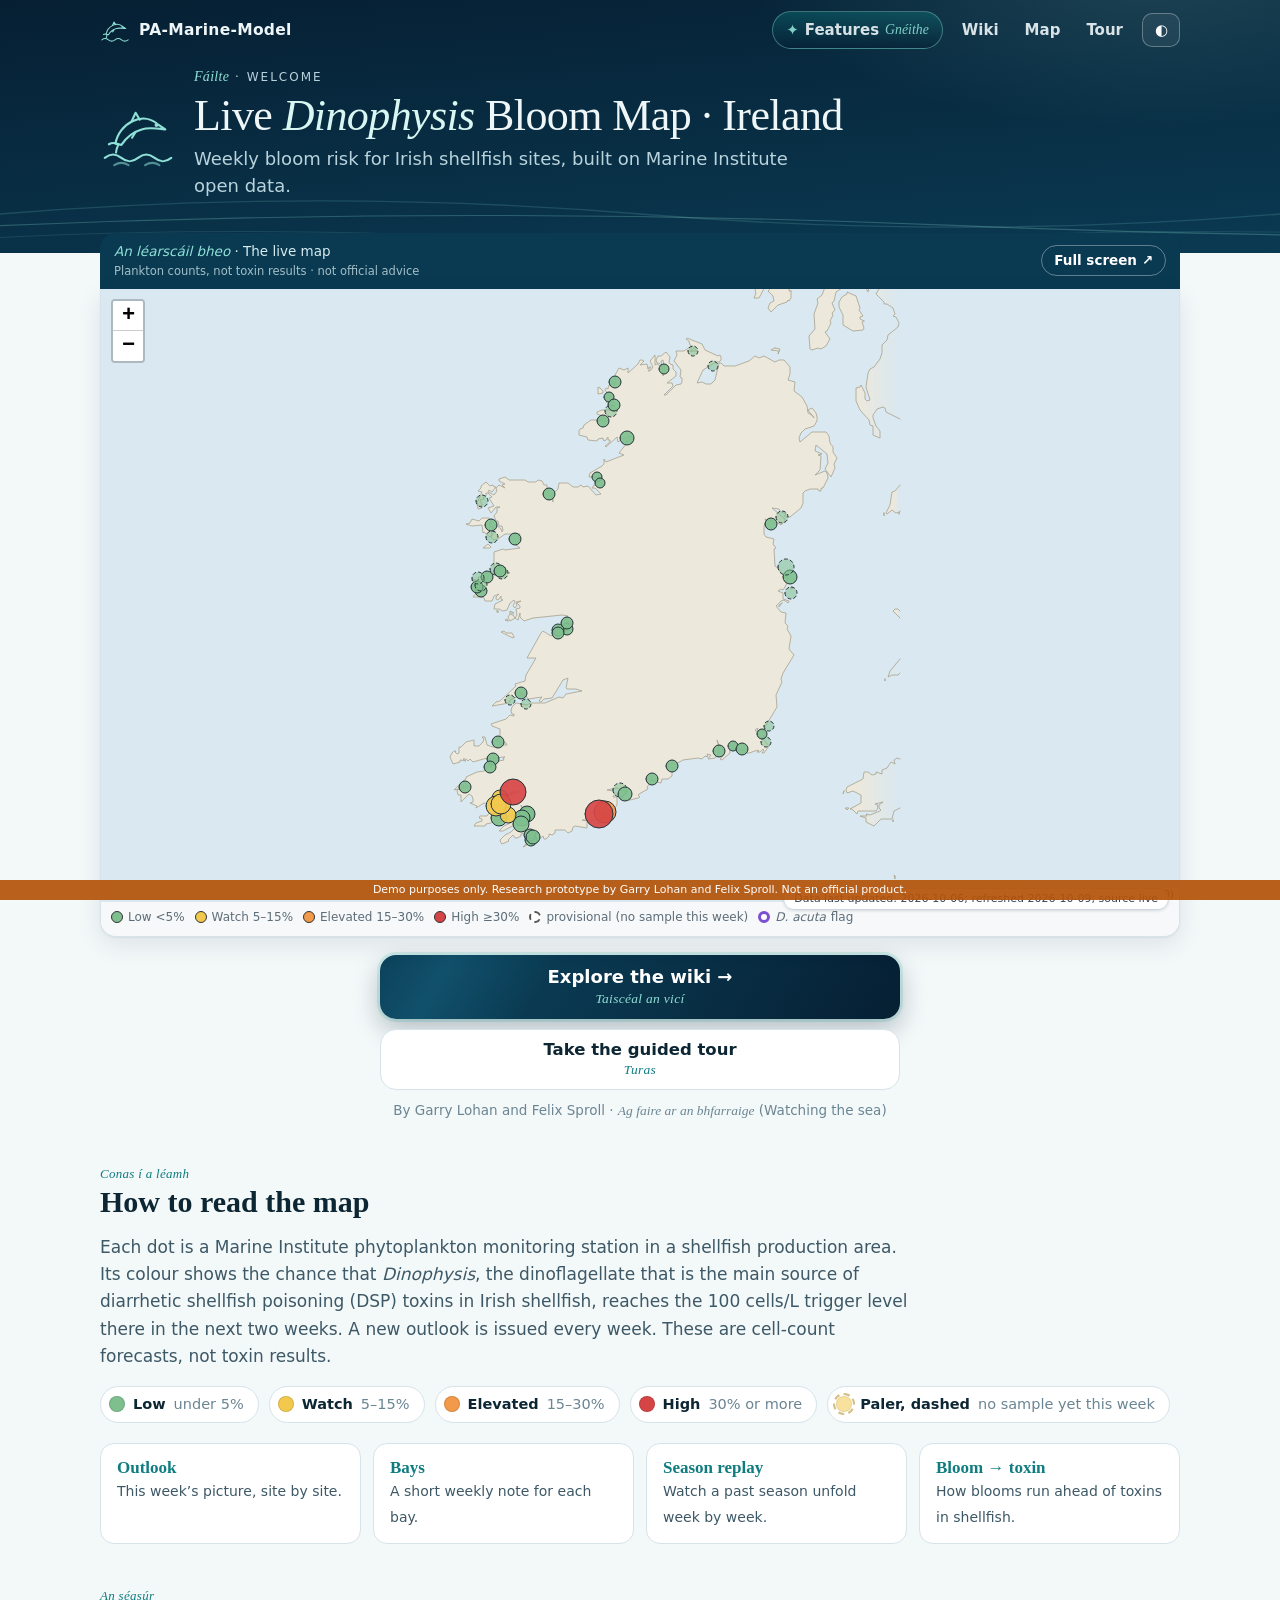
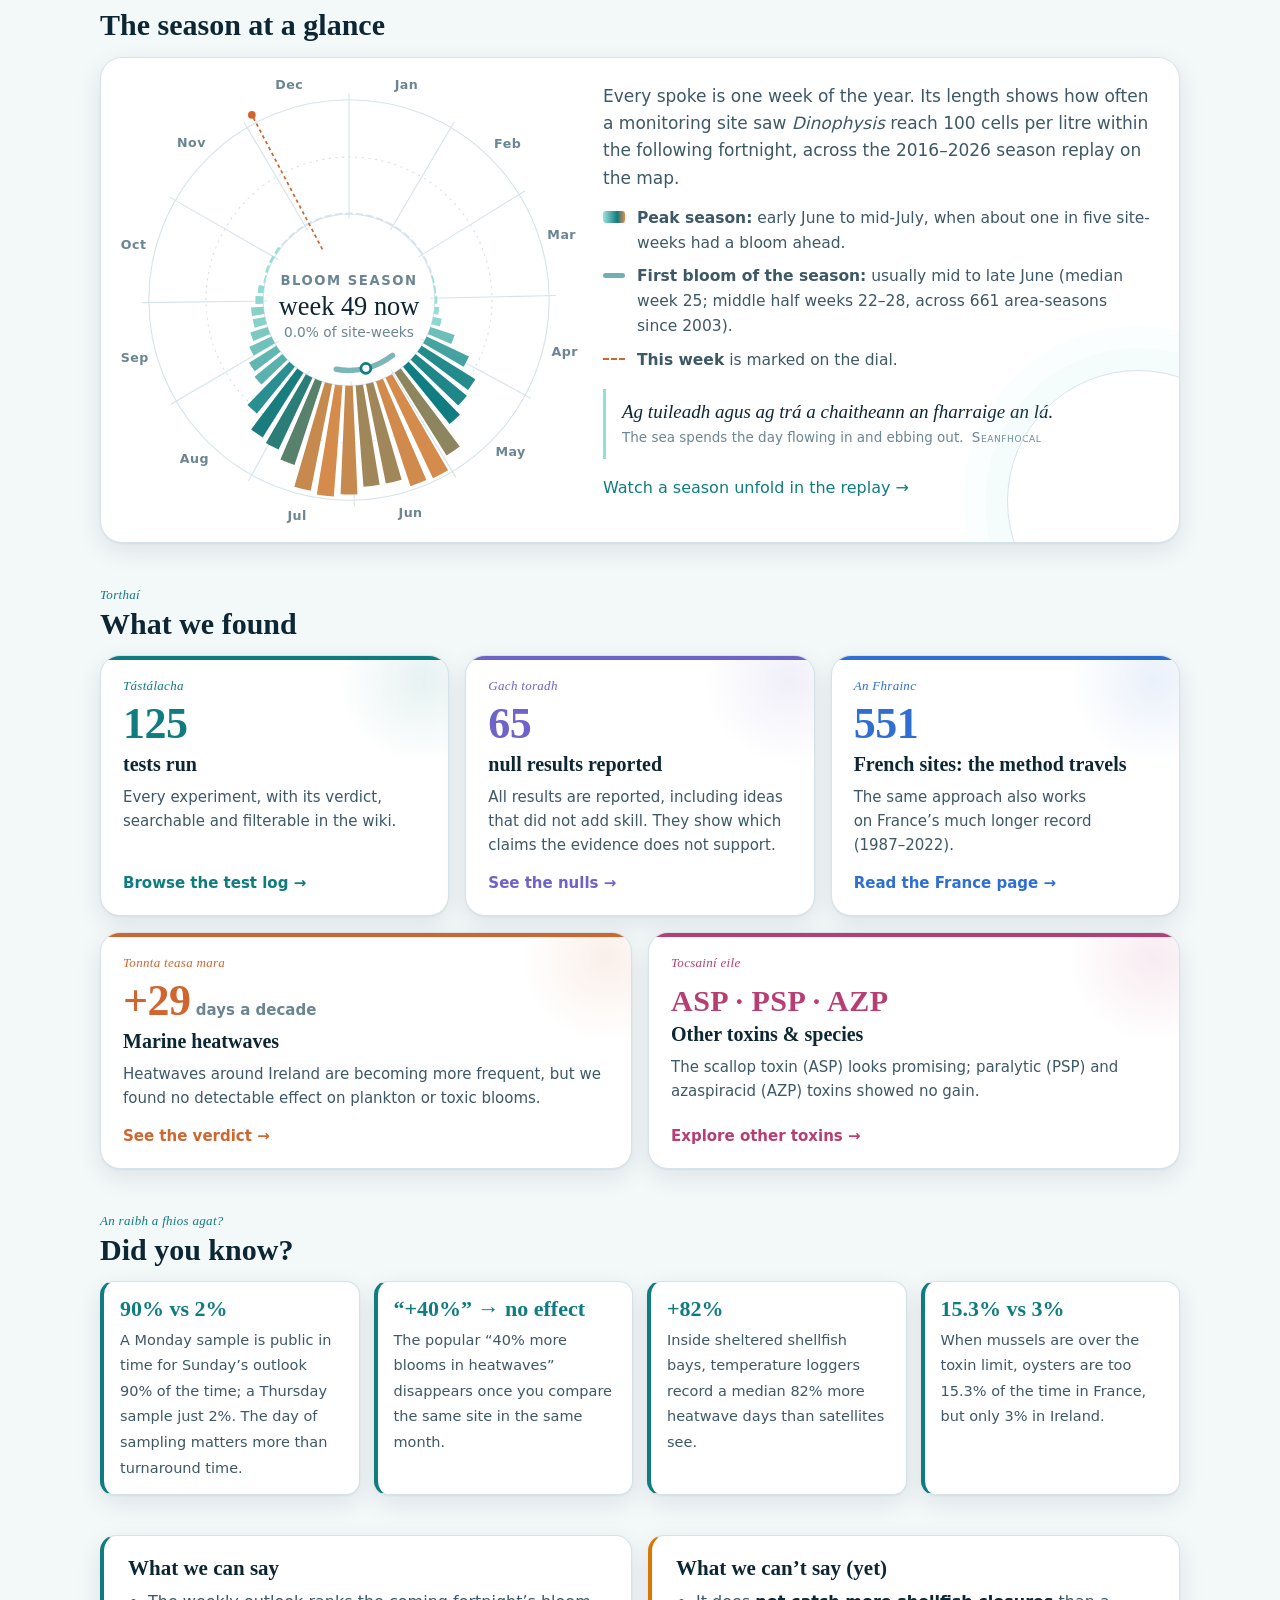
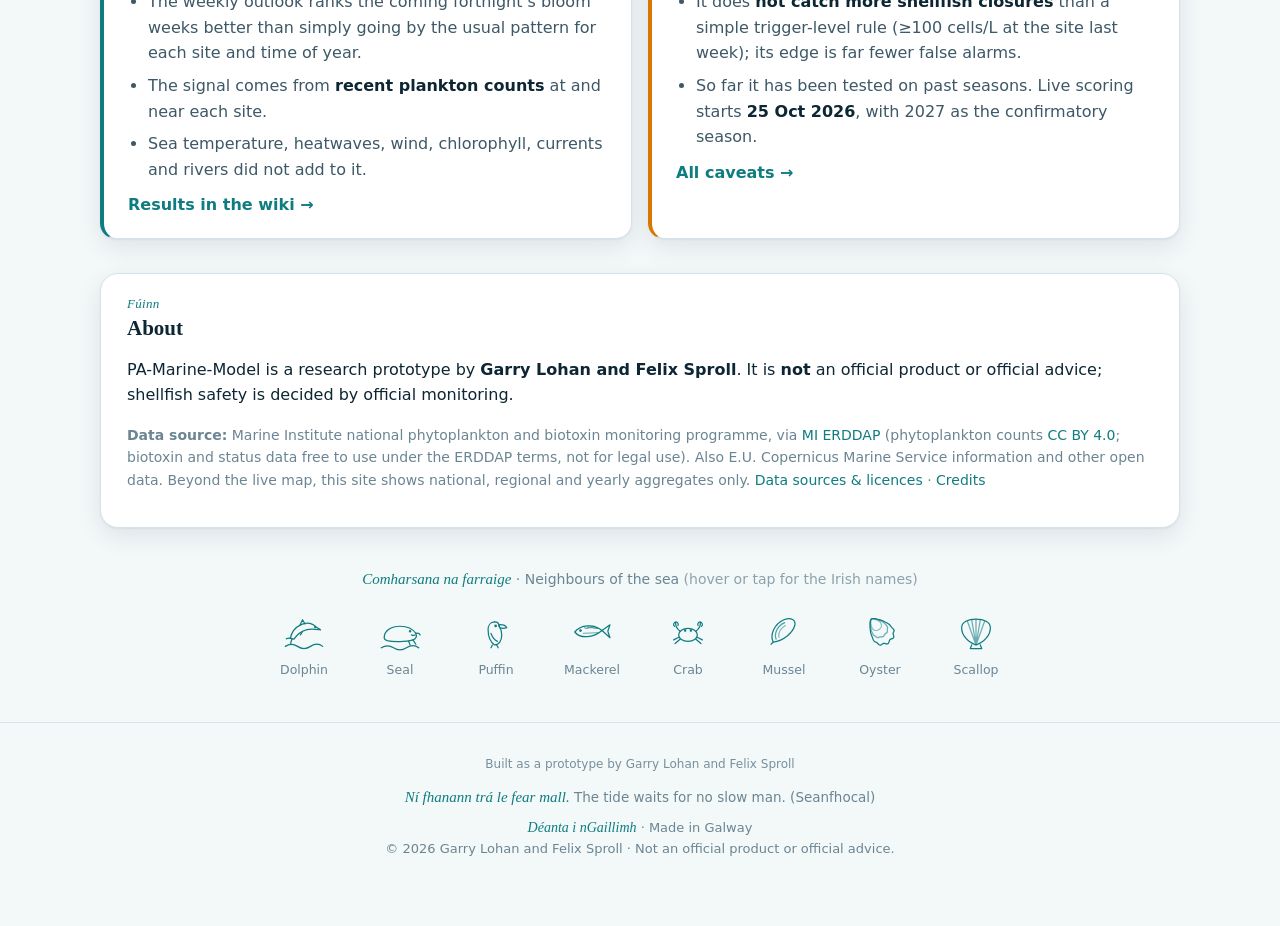
==== commit 46f345be: "Standalone: drop ATU/MI affiliations from author names" ====
--- a/index.html
+++ b/index.html
@@ -3,9 +3,9 @@
 <head>
 <meta charset="utf-8">
 <meta name="viewport" content="width=device-width, initial-scale=1, viewport-fit=cover">
-<title>Live Dinophysis Bloom Map · Ireland · PA-Marine-Model · Garry Lohan (ATU Galway) and Felix Sproll (Marine Institute)</title>
-<meta name="description" content="Live Dinophysis Bloom Map for Ireland: weekly bloom risk for Irish shellfish sites, built on Marine Institute open data. A research prototype by Garry Lohan (ATU Galway) and Felix Sproll (Marine Institute).">
-<meta name="author" content="Garry Lohan (ATU Galway) and Felix Sproll (Marine Institute)">
+<title>Live Dinophysis Bloom Map · Ireland · PA-Marine-Model · Garry Lohan and Felix Sproll</title>
+<meta name="description" content="Live Dinophysis Bloom Map for Ireland: weekly bloom risk for Irish shellfish sites, built on Marine Institute open data. A research prototype by Garry Lohan and Felix Sproll.">
+<meta name="author" content="Garry Lohan and Felix Sproll">
 <meta name="theme-color" content="#061f33">
 <script>(function(){try{var m=/[?&]theme=(dark|light)/.exec(location.search);var t=m?m[1]:localStorage.getItem('pa-theme');if(!t)t=matchMedia('(prefers-color-scheme: dark)').matches?'dark':'light';document.documentElement.setAttribute('data-theme',t)}catch(e){}})();</script>
 <link rel="stylesheet" href="styles.css">
@@ -44,7 +44,7 @@
     <div class="mapframe" id="mapframe"><iframe id="liveMap" src="map/" title="Live Dinophysis bloom map of Ireland (interactive)" loading="eager"></iframe></div>
     <a class="btn primary wide" href="wiki/"><span class="bt">Explore the wiki <span class="arr" aria-hidden="true">→</span></span><span class="ga" lang="ga">Taiscéal an vicí</span></a>
     <a class="btn ghostbtn wide" href="tour/"><span class="bt">Take the guided tour</span><span class="ga" lang="ga">Turas</span></a>
-    <p class="by">By Garry Lohan (ATU Galway) and Felix Sproll (Marine Institute) · <i lang="ga">Ag faire ar an bhfarraige</i> (Watching the sea)</p>
+    <p class="by">By Garry Lohan and Felix Sproll · <i lang="ga">Ag faire ar an bhfarraige</i> (Watching the sea)</p>
   </div>
 </section>
 
@@ -156,7 +156,7 @@
 
   <section class="credit">
     <h2><span class="ga" lang="ga">Fúinn</span>About</h2>
-    <p>PA-Marine-Model is a research prototype by <strong>Garry Lohan (ATU Galway) and Felix Sproll (Marine Institute)</strong>. It is <strong>not</strong> an official product or official advice; shellfish safety is decided by official monitoring.</p>
+    <p>PA-Marine-Model is a research prototype by <strong>Garry Lohan and Felix Sproll</strong>. It is <strong>not</strong> an official product or official advice; shellfish safety is decided by official monitoring.</p>
     <p class="small"><b>Data source:</b> Marine Institute national phytoplankton and biotoxin monitoring programme, via <a href="https://erddap3.marine.ie/erddap/tabledap/habs_phyto.html" rel="noopener">MI ERDDAP</a> (phytoplankton counts <a href="https://creativecommons.org/licenses/by/4.0/" rel="noopener">CC BY 4.0</a>; biotoxin and status data free to use under the ERDDAP terms, not for legal use). Also E.U. Copernicus Marine Service information and other open data. Beyond the live map, this site shows national, regional and yearly aggregates only. <a href="wiki/#/data">Data sources &amp; licences</a> · <a href="wiki/#/about">Credits</a></p>
   </section>
 
@@ -175,9 +175,9 @@
   </section>
 </main>
 <footer class="foot"><p class="pa-credit">Built as a prototype by Garry Lohan and Felix Sproll</p>
-<p class="seanfhocal-f"><span lang="ga">Ní fhanann trá le fear mall.</span> <span class="tr">The tide waits for no slow man. (Seanfhocal)</span></p><i lang="ga">Déanta i nGaillimh</i> · Made in Galway<br>© 2026 Garry Lohan (ATU Galway) and Felix Sproll (Marine Institute) · Not an official product or official advice.</footer>
+<p class="seanfhocal-f"><span lang="ga">Ní fhanann trá le fear mall.</span> <span class="tr">The tide waits for no slow man. (Seanfhocal)</span></p><i lang="ga">Déanta i nGaillimh</i> · Made in Galway<br>© 2026 Garry Lohan and Felix Sproll · Not an official product or official advice.</footer>
 <div class="toast" id="toast" role="status" aria-live="polite"></div>
-<div class="disclaimer" role="note">Demo purposes only. Research prototype by Garry Lohan (ATU Galway) and Felix Sproll (Marine Institute). Not an official product.</div>
+<div class="disclaimer" role="note">Demo purposes only. Research prototype by Garry Lohan and Felix Sproll. Not an official product.</div>
 <script src="assets/home.js" defer></script>
 <script src="assets/egg.js" defer></script>
 <script>
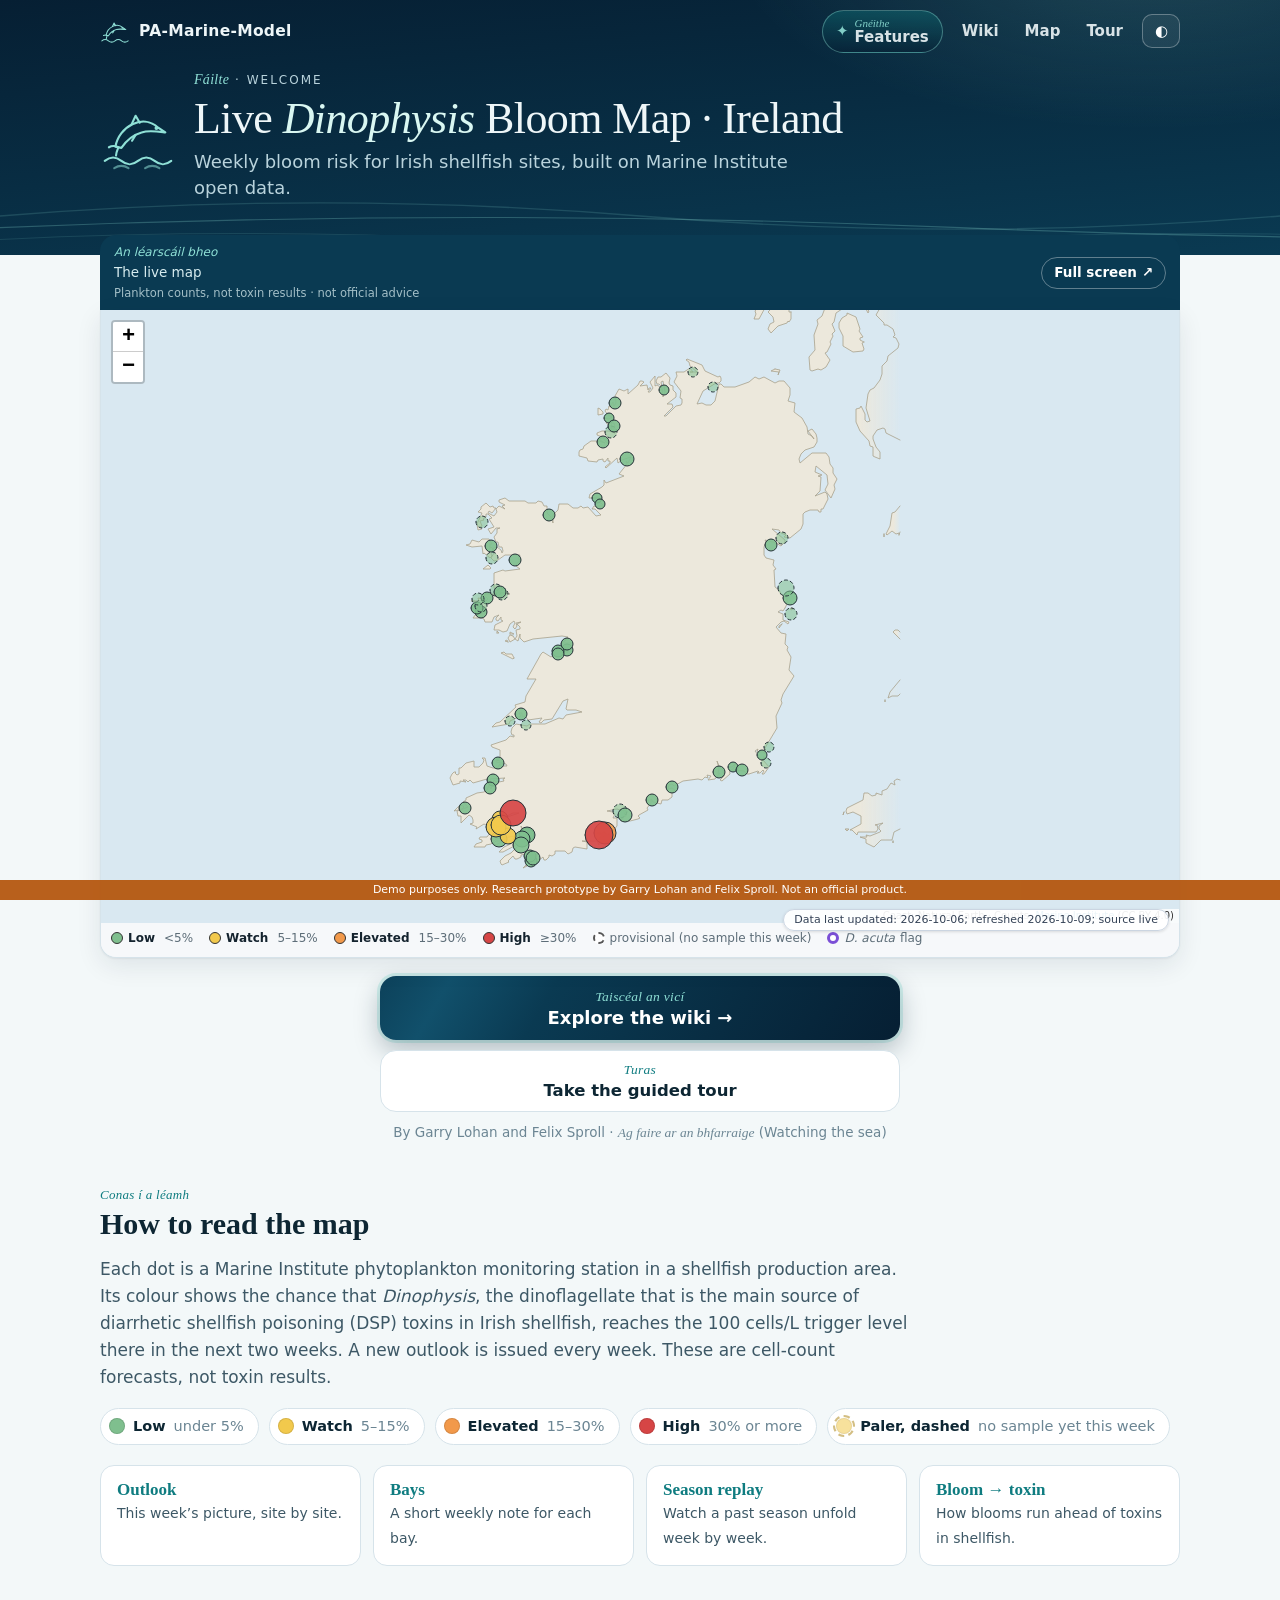
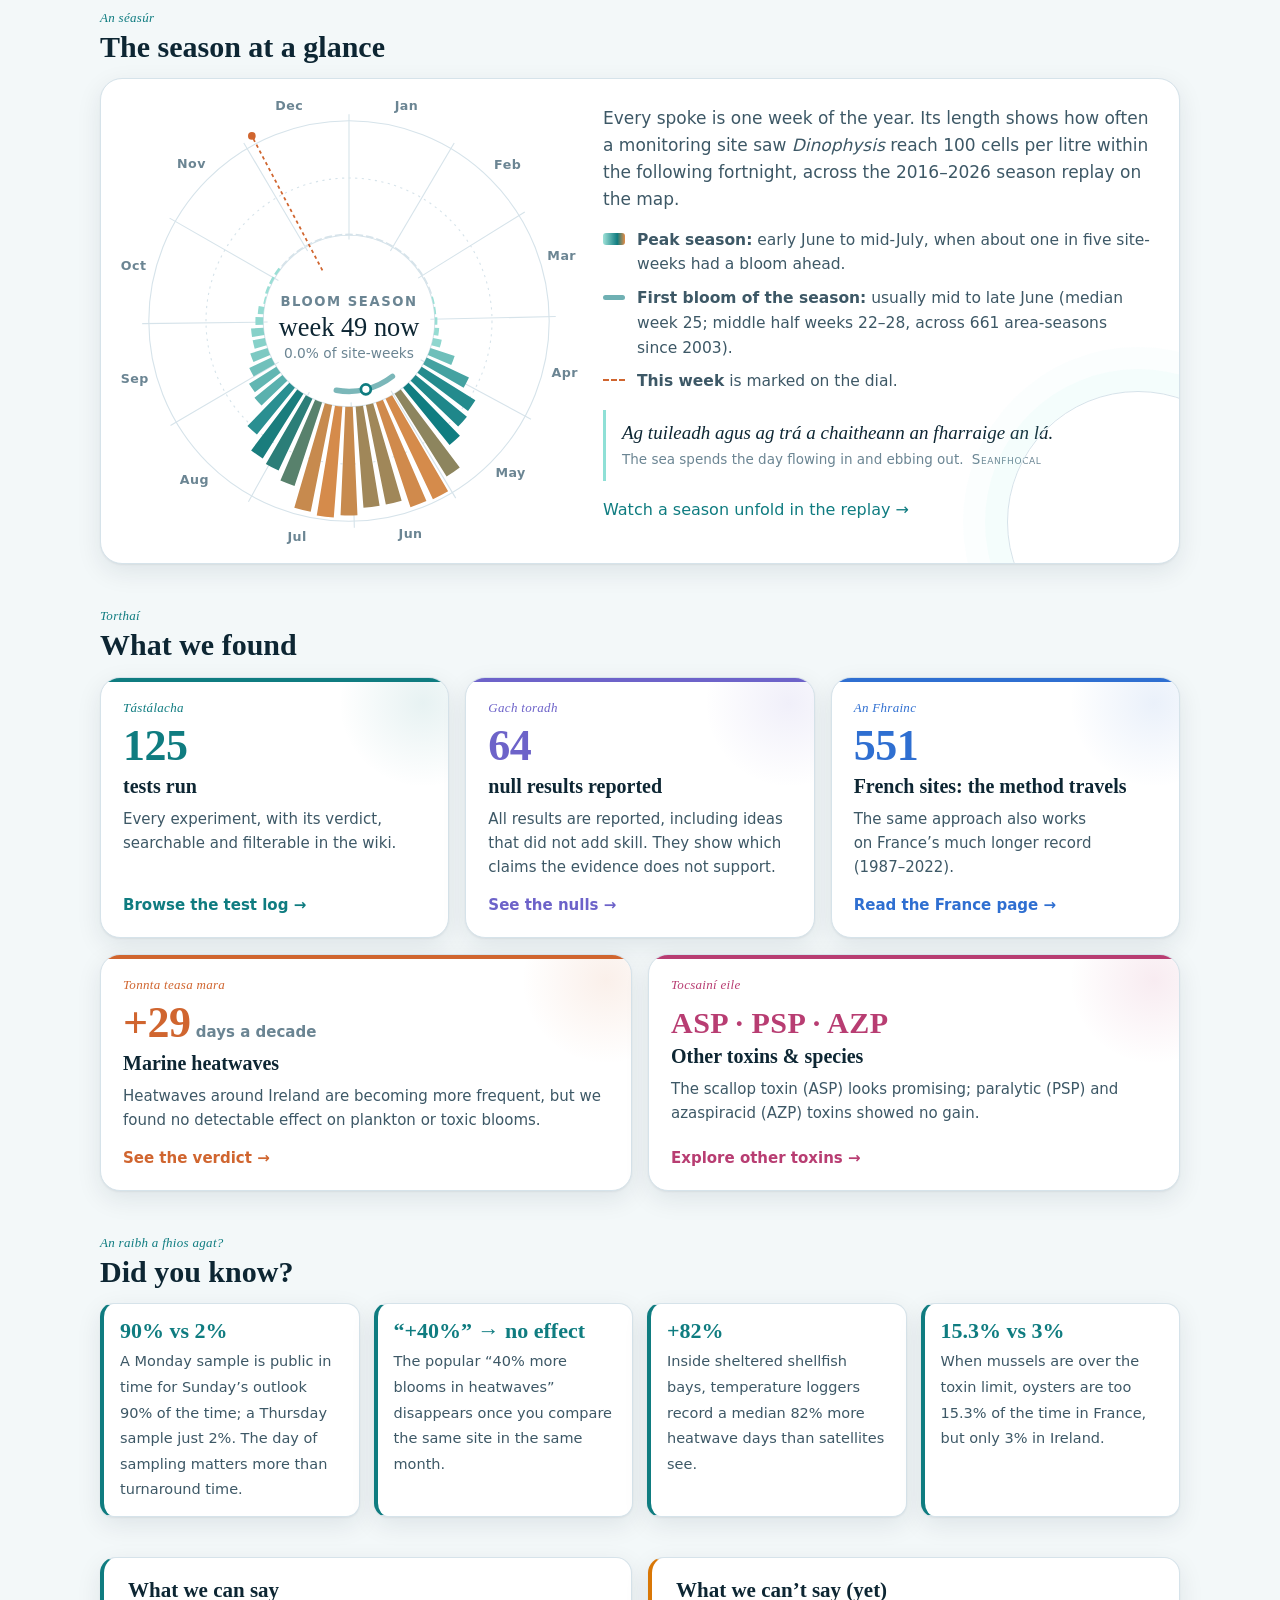
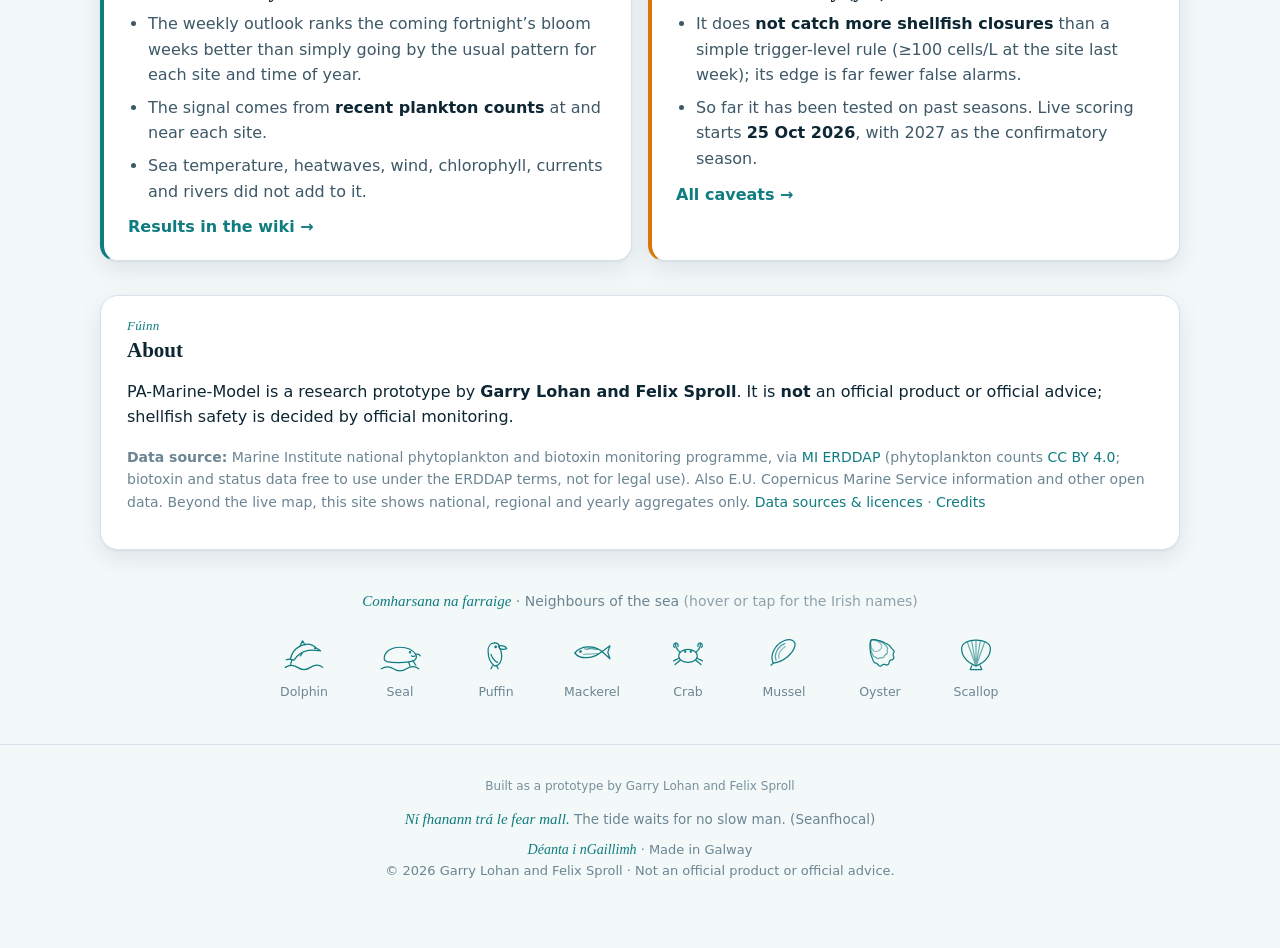
==== commit 82d0ca33: "v2: null count 65→64 (tests #18/#29/#72 recategorised), Irish label line breaks, legend spacing, REA" ====
--- a/index.html
+++ b/index.html
@@ -15,7 +15,7 @@
   <div class="wrap">
     <nav class="topline" aria-label="Site">
       <a class="brandlink" id="logo" href="./" title="PA-Marine-Model"><svg class="mark" viewBox="0 0 64 64" fill="none" stroke="currentColor" stroke-width="2.2" stroke-linecap="round" stroke-linejoin="round" aria-hidden="true"><path d="M13 41 C16 24 36 13 49 25 L55 29 C47 28 41 27 35 29 C28 31 22 36 18 42 L13 41"/><path d="M26.5 22.4 L30 15 L33.5 20.8"/><path d="M30 31.2 L27 36"/><path d="M15.5 41.5 C12.5 40 10 40 7.5 41.5 M15.5 41.5 C14.5 44 13.5 46 13.5 48.5"/><circle cx="47.5" cy="25.3" r=".8" fill="currentColor"/><path d="M4 53 C9 49 13 49 18 53 S27 57 32 53 S41 49 46 53 S55 57 60 53"/></svg><span class="brand">PA-Marine-Model</span></a>
-      <div class="feat"><button type="button" class="toplink featbtn" id="featBtn" aria-haspopup="true" aria-expanded="false" aria-controls="featMenu"><span class="spark" aria-hidden="true">✦</span> <span class="fb-en">Features</span> <i lang="ga" class="fb-ga">Gnéithe</i></button><div class="featmenu" id="featMenu" hidden role="menu" aria-label="Features · Gnéithe"><a role="menuitem" href="#live"><svg viewBox="0 0 24 24" aria-hidden="true"><path d="M3 6l6-2 6 2 6-2v14l-6 2-6-2-6 2z"/><path d="M9 4v14M15 6v14"/></svg><span><b>The live map</b><i lang="ga">An léarscáil bheo</i><small>This week’s outlook, site by site</small></span></a><a role="menuitem" href="map/#/outlook"><svg viewBox="0 0 24 24" aria-hidden="true"><circle cx="12" cy="12" r="8"/><circle cx="12" cy="12" r="3.2"/><path d="M12 2v3M12 19v3M2 12h3M19 12h3"/></svg><span><b>Outlook (full screen)</b><i lang="ga">Réamhaisnéis</i><small>Chance of a bloom in the next fortnight</small></span></a><a role="menuitem" href="map/#/bays"><svg viewBox="0 0 24 24" aria-hidden="true"><path d="M4 18c2-6 4-9 8-9s6 3 8 9"/><path d="M3 21c2-1.3 4-1.3 6 0s4 1.3 6 0 4-1.3 6 0"/><circle cx="12" cy="6" r="1.4"/></svg><span><b>Bays</b><i lang="ga">Báite</i><small>A short weekly note for each bay</small></span></a><a role="menuitem" href="map/#/replay"><svg viewBox="0 0 24 24" aria-hidden="true"><path d="M4 12a8 8 0 1 0 2.4-5.7"/><path d="M4 4v4h4"/><path d="M10.5 9.2l4.5 2.8-4.5 2.8z"/></svg><span><b>Season replay</b><i lang="ga">Athsheinm</i><small>Watch a past season unfold</small></span></a><a role="menuitem" href="map/#/leadtime"><svg viewBox="0 0 24 24" aria-hidden="true"><path d="M4 17c2.5 0 3-10 6-10s3 10 6 10"/><path d="M16 12h5M18.5 9.5L21 12l-2.5 2.5"/></svg><span><b>Bloom → toxin</b><i lang="ga">Ó bhláth go tocsain</i><small>How blooms run ahead of shellfish toxins</small></span></a><a role="menuitem" href="map/#/honesty"><svg viewBox="0 0 24 24" aria-hidden="true"><path d="M4 20V10M10 20V4M16 20v-7M22 20H2"/></svg><span><b>How good is this?</b><i lang="ga">Cé chomh maith?</i><small>Skill, baselines and caveats</small></span></a><a role="menuitem" href="#seasonH"><svg viewBox="0 0 24 24" aria-hidden="true"><circle cx="12" cy="12" r="9"/><path d="M12 3v3M12 18v3M3 12h3M18 12h3"/><path d="M12 12l4-5" stroke-width="2"/></svg><span><b>The season dial</b><i lang="ga">An séasúr</i><small>When blooms happen, week by week</small></span></a><a role="menuitem" href="wiki/"><svg viewBox="0 0 24 24" aria-hidden="true"><path d="M5 4h11a3 3 0 0 1 3 3v13H8a3 3 0 0 1-3-3z"/><path d="M5 17a3 3 0 0 1 3-3h11"/></svg><span><b>The wiki</b><i lang="ga">Vicí</i><small>Method, results and caveats</small></span></a><a role="menuitem" href="wiki/#/test-log"><svg viewBox="0 0 24 24" aria-hidden="true"><path d="M9 3h6M10 3v6l-5 9a2 2 0 0 0 2 3h10a2 2 0 0 0 2-3l-5-9V3"/><path d="M7.5 15h9"/></svg><span><b>Test log</b><i lang="ga">Tástálacha</i><small>All 125 tests, nulls included</small></span></a><a role="menuitem" href="tour/"><svg viewBox="0 0 24 24" aria-hidden="true"><rect x="3" y="4" width="18" height="12" rx="2"/><path d="M12 16v4M8 20h8"/><path d="M10 8l4 2-4 2z"/></svg><span><b>Guided tour</b><i lang="ga">Turas</i><small>Twelve short steps, for a room</small></span></a><a role="menuitem" href="wiki/#/sampling"><svg viewBox="0 0 24 24" aria-hidden="true"><circle cx="12" cy="13" r="7"/><path d="M12 13V9.5M10 3h4M12 3v3"/></svg><span><b>Sampling &amp; turnaround</b><i lang="ga">Samplaí</i><small>When you sample matters</small></span></a><a role="menuitem" href="#critH"><svg viewBox="0 0 24 24" aria-hidden="true"><path d="M4 15c2-5 9-8 14-4l2 1.5c-3 0-5-.3-7 .5s-4 2.5-5.5 4.5z"/><path d="M3 20c2-1.3 4-1.3 6 0s4 1.3 6 0 4-1.3 6 0"/></svg><span><b>Neighbours of the sea</b><i lang="ga">Comharsana na farraige</i><small>Irish names for sea creatures</small></span></a><a role="menuitem" href="#" data-act="egg"><svg viewBox="0 0 24 24" aria-hidden="true"><path d="M5 15c1.5-6 8-9.5 12.5-5.5L20 11c-3-.2-5 .2-7 1.2-2 1-3.6 2.6-4.8 4.3z"/><path d="M3 20c2-1.3 4-1.3 6 0s4 1.3 6 0 4-1.3 6 0"/><path d="M19 4.5l.6 1.4 1.4.6-1.4.6-.6 1.4-.6-1.4-1.4-.6 1.4-.6z"/></svg><span><b>A dolphin’s hello</b><i lang="ga">Dia dhuit ón deilf</i><small>A small surprise on the map</small></span></a><a role="menuitem" href="wiki/#/data"><svg viewBox="0 0 24 24" aria-hidden="true"><path d="M4 6c0-1.7 3.6-3 8-3s8 1.3 8 3-3.6 3-8 3-8-1.3-8-3z"/><path d="M4 6v6c0 1.7 3.6 3 8 3s8-1.3 8-3V6"/><path d="M4 12v6c0 1.7 3.6 3 8 3s8-1.3 8-3v-6"/></svg><span><b>Sources &amp; licences</b><i lang="ga">Foinsí</i><small>Marine Institute open data and more</small></span></a><a role="menuitem" href="#" data-act="theme"><svg viewBox="0 0 24 24" aria-hidden="true"><circle cx="12" cy="12" r="8"/><path d="M12 4a8 8 0 0 1 0 16z" fill="currentColor"/></svg><span><b>Light / dark</b><i lang="ga">Lá / oíche</i><small>Switch the colour theme</small></span></a><p class="fm-foot">Psst: press <kbd>D</kbd>, or tap the dolphin logo three times.</p></div></div>
+      <div class="feat"><button type="button" class="toplink featbtn" id="featBtn" aria-haspopup="true" aria-expanded="false" aria-controls="featMenu"><span class="spark" aria-hidden="true">✦</span> <span class="fb-stack"><i lang="ga" class="fb-ga">Gnéithe</i><span class="sep" aria-hidden="true"> · </span><span class="fb-en">Features</span></span></button><div class="featmenu" id="featMenu" hidden role="menu" aria-label="Features · Gnéithe"><a role="menuitem" href="#live"><svg viewBox="0 0 24 24" aria-hidden="true"><path d="M3 6l6-2 6 2 6-2v14l-6 2-6-2-6 2z"/><path d="M9 4v14M15 6v14"/></svg><span><i lang="ga">An léarscáil bheo</i><span class="sep" aria-hidden="true"> · </span><b>The live map</b><small>This week’s outlook, site by site</small></span></a><a role="menuitem" href="map/#/outlook"><svg viewBox="0 0 24 24" aria-hidden="true"><circle cx="12" cy="12" r="8"/><circle cx="12" cy="12" r="3.2"/><path d="M12 2v3M12 19v3M2 12h3M19 12h3"/></svg><span><i lang="ga">Réamhaisnéis</i><span class="sep" aria-hidden="true"> · </span><b>Outlook (full screen)</b><small>Chance of a bloom in the next fortnight</small></span></a><a role="menuitem" href="map/#/bays"><svg viewBox="0 0 24 24" aria-hidden="true"><path d="M4 18c2-6 4-9 8-9s6 3 8 9"/><path d="M3 21c2-1.3 4-1.3 6 0s4 1.3 6 0 4-1.3 6 0"/><circle cx="12" cy="6" r="1.4"/></svg><span><i lang="ga">Báite</i><span class="sep" aria-hidden="true"> · </span><b>Bays</b><small>A short weekly note for each bay</small></span></a><a role="menuitem" href="map/#/replay"><svg viewBox="0 0 24 24" aria-hidden="true"><path d="M4 12a8 8 0 1 0 2.4-5.7"/><path d="M4 4v4h4"/><path d="M10.5 9.2l4.5 2.8-4.5 2.8z"/></svg><span><i lang="ga">Athsheinm</i><span class="sep" aria-hidden="true"> · </span><b>Season replay</b><small>Watch a past season unfold</small></span></a><a role="menuitem" href="map/#/leadtime"><svg viewBox="0 0 24 24" aria-hidden="true"><path d="M4 17c2.5 0 3-10 6-10s3 10 6 10"/><path d="M16 12h5M18.5 9.5L21 12l-2.5 2.5"/></svg><span><i lang="ga">Ó bhláth go tocsain</i><span class="sep" aria-hidden="true"> · </span><b>Bloom → toxin</b><small>How blooms run ahead of shellfish toxins</small></span></a><a role="menuitem" href="map/#/honesty"><svg viewBox="0 0 24 24" aria-hidden="true"><path d="M4 20V10M10 20V4M16 20v-7M22 20H2"/></svg><span><i lang="ga">Cé chomh maith?</i><span class="sep" aria-hidden="true"> · </span><b>How good is this?</b><small>Skill, baselines and caveats</small></span></a><a role="menuitem" href="#seasonH"><svg viewBox="0 0 24 24" aria-hidden="true"><circle cx="12" cy="12" r="9"/><path d="M12 3v3M12 18v3M3 12h3M18 12h3"/><path d="M12 12l4-5" stroke-width="2"/></svg><span><i lang="ga">An séasúr</i><span class="sep" aria-hidden="true"> · </span><b>The season dial</b><small>When blooms happen, week by week</small></span></a><a role="menuitem" href="wiki/"><svg viewBox="0 0 24 24" aria-hidden="true"><path d="M5 4h11a3 3 0 0 1 3 3v13H8a3 3 0 0 1-3-3z"/><path d="M5 17a3 3 0 0 1 3-3h11"/></svg><span><i lang="ga">Vicí</i><span class="sep" aria-hidden="true"> · </span><b>The wiki</b><small>Method, results and caveats</small></span></a><a role="menuitem" href="wiki/#/test-log"><svg viewBox="0 0 24 24" aria-hidden="true"><path d="M9 3h6M10 3v6l-5 9a2 2 0 0 0 2 3h10a2 2 0 0 0 2-3l-5-9V3"/><path d="M7.5 15h9"/></svg><span><i lang="ga">Tástálacha</i><span class="sep" aria-hidden="true"> · </span><b>Test log</b><small>All 125 tests, nulls included</small></span></a><a role="menuitem" href="tour/"><svg viewBox="0 0 24 24" aria-hidden="true"><rect x="3" y="4" width="18" height="12" rx="2"/><path d="M12 16v4M8 20h8"/><path d="M10 8l4 2-4 2z"/></svg><span><i lang="ga">Turas</i><span class="sep" aria-hidden="true"> · </span><b>Guided tour</b><small>Twelve short steps, for a room</small></span></a><a role="menuitem" href="wiki/#/sampling"><svg viewBox="0 0 24 24" aria-hidden="true"><circle cx="12" cy="13" r="7"/><path d="M12 13V9.5M10 3h4M12 3v3"/></svg><span><i lang="ga">Samplaí</i><span class="sep" aria-hidden="true"> · </span><b>Sampling &amp; turnaround</b><small>When you sample matters</small></span></a><a role="menuitem" href="#critH"><svg viewBox="0 0 24 24" aria-hidden="true"><path d="M4 15c2-5 9-8 14-4l2 1.5c-3 0-5-.3-7 .5s-4 2.5-5.5 4.5z"/><path d="M3 20c2-1.3 4-1.3 6 0s4 1.3 6 0 4-1.3 6 0"/></svg><span><i lang="ga">Comharsana na farraige</i><span class="sep" aria-hidden="true"> · </span><b>Neighbours of the sea</b><small>Irish names for sea creatures</small></span></a><a role="menuitem" href="#" data-act="egg"><svg viewBox="0 0 24 24" aria-hidden="true"><path d="M5 15c1.5-6 8-9.5 12.5-5.5L20 11c-3-.2-5 .2-7 1.2-2 1-3.6 2.6-4.8 4.3z"/><path d="M3 20c2-1.3 4-1.3 6 0s4 1.3 6 0 4-1.3 6 0"/><path d="M19 4.5l.6 1.4 1.4.6-1.4.6-.6 1.4-.6-1.4-1.4-.6 1.4-.6z"/></svg><span><i lang="ga">Dia dhuit ón deilf</i><span class="sep" aria-hidden="true"> · </span><b>A dolphin’s hello</b><small>A small surprise on the map</small></span></a><a role="menuitem" href="wiki/#/data"><svg viewBox="0 0 24 24" aria-hidden="true"><path d="M4 6c0-1.7 3.6-3 8-3s8 1.3 8 3-3.6 3-8 3-8-1.3-8-3z"/><path d="M4 6v6c0 1.7 3.6 3 8 3s8-1.3 8-3V6"/><path d="M4 12v6c0 1.7 3.6 3 8 3s8-1.3 8-3v-6"/></svg><span><i lang="ga">Foinsí</i><span class="sep" aria-hidden="true"> · </span><b>Sources &amp; licences</b><small>Marine Institute open data and more</small></span></a><a role="menuitem" href="#" data-act="theme"><svg viewBox="0 0 24 24" aria-hidden="true"><circle cx="12" cy="12" r="8"/><path d="M12 4a8 8 0 0 1 0 16z" fill="currentColor"/></svg><span><i lang="ga">Lá / oíche</i><span class="sep" aria-hidden="true"> · </span><b>Light / dark</b><small>Switch the colour theme</small></span></a><p class="fm-foot">Psst: press <kbd>D</kbd>, or tap the dolphin logo three times.</p></div></div>
       <a class="toplink opt" href="wiki/">Wiki</a>
       <a class="toplink opt" href="map/">Map</a>
       <a class="toplink opt" href="tour/">Tour</a>
@@ -40,17 +40,17 @@
 
 <section class="mapzone" id="live" aria-label="Live map">
   <div class="wrap">
-    <div class="mapbar"><span><i lang="ga">An léarscáil bheo</i> · The live map <small>Plankton counts, not toxin results · not official advice</small></span><a href="map/" class="fs">Full screen ↗</a></div>
+    <div class="mapbar"><span><i lang="ga" class="gacap">An léarscáil bheo</i><span class="sep" aria-hidden="true"> · </span>The live map <small>Plankton counts, not toxin results · not official advice</small></span><a href="map/" class="fs">Full screen ↗</a></div>
     <div class="mapframe" id="mapframe"><iframe id="liveMap" src="map/" title="Live Dinophysis bloom map of Ireland (interactive)" loading="eager"></iframe></div>
-    <a class="btn primary wide" href="wiki/"><span class="bt">Explore the wiki <span class="arr" aria-hidden="true">→</span></span><span class="ga" lang="ga">Taiscéal an vicí</span></a>
-    <a class="btn ghostbtn wide" href="tour/"><span class="bt">Take the guided tour</span><span class="ga" lang="ga">Turas</span></a>
+    <a class="btn primary wide" href="wiki/"><span class="ga" lang="ga">Taiscéal an vicí</span><span class="sep" aria-hidden="true"> · </span><span class="bt">Explore the wiki <span class="arr" aria-hidden="true">→</span></span></a>
+    <a class="btn ghostbtn wide" href="tour/"><span class="ga" lang="ga">Turas</span><span class="sep" aria-hidden="true"> · </span><span class="bt">Take the guided tour</span></a>
     <p class="by">By Garry Lohan and Felix Sproll · <i lang="ga">Ag faire ar an bhfarraige</i> (Watching the sea)</p>
   </div>
 </section>
 
 <main class="wrap">
   <section class="read reveal" aria-labelledby="readH">
-    <h2 class="sect" id="readH"><span class="ga" lang="ga">Conas í a léamh</span>How to read the map</h2>
+    <h2 class="sect" id="readH"><span class="ga" lang="ga">Conas í a léamh</span><span class="sep" aria-hidden="true"> · </span>How to read the map</h2>
     <p class="lead">Each dot is a Marine Institute phytoplankton monitoring station in a shellfish production area. Its colour shows the chance that <em>Dinophysis</em>, the dinoflagellate that is the main source of diarrhetic shellfish poisoning (DSP) toxins in Irish shellfish, reaches the 100 cells/L trigger level there in the next two weeks. A new outlook is issued every week. These are cell-count forecasts, not toxin results.</p>
     <ul class="bands">
       <li><i style="background:#7fbf8e"></i><b>Low</b><span>under 5%</span></li>
@@ -68,7 +68,7 @@
   </section>
 
   <section class="season reveal" aria-labelledby="seasonH">
-    <h2 class="sect" id="seasonH"><span class="ga" lang="ga">An séasúr</span>The season at a glance</h2>
+    <h2 class="sect" id="seasonH"><span class="ga" lang="ga">An séasúr</span><span class="sep" aria-hidden="true"> · </span>The season at a glance</h2>
     <div class="season-grid">
       <figure class="radial-wrap">
         <div id="radial" class="radial" role="img" aria-label="Radial calendar of the Dinophysis bloom season around Ireland: blooms are rare before May, rise through May, peak from early June to mid-July, and fade through September and October."></div>
@@ -87,38 +87,38 @@
     </div>
   </section>
 
-  <h2 class="sect reveal"><span class="ga" lang="ga">Torthaí</span>What we found</h2>
+  <h2 class="sect reveal"><span class="ga" lang="ga">Torthaí</span><span class="sep" aria-hidden="true"> · </span>What we found</h2>
   <section class="cards reveal" aria-label="Highlights">
     <a class="card c-tests" href="wiki/#/test-log">
-      <span class="ga" lang="ga">Tástálacha</span>
+      <span class="ga" lang="ga">Tástálacha</span><span class="sep" aria-hidden="true"> · </span>
       <div class="big"><span data-count="125">125</span></div>
       <h3>tests run</h3>
       <p>Every experiment, with its verdict, searchable and filterable in the wiki.</p>
       <span class="go">Browse the test log →</span>
     </a>
     <a class="card c-null" href="wiki/#/test-log?cat=null">
-      <span class="ga" lang="ga">Gach toradh</span>
-      <div class="big"><span data-count="65">65</span></div>
+      <span class="ga" lang="ga">Gach toradh</span><span class="sep" aria-hidden="true"> · </span>
+      <div class="big"><span data-count="64">64</span></div>
       <h3>null results reported</h3>
       <p>All results are reported, including ideas that did not add skill. They show which claims the evidence does not support.</p>
       <span class="go">See the nulls →</span>
     </a>
     <a class="card c-fr" href="wiki/#/france">
-      <span class="ga" lang="ga">An Fhrainc</span>
+      <span class="ga" lang="ga">An Fhrainc</span><span class="sep" aria-hidden="true"> · </span>
       <div class="big"><span data-count="551">551</span></div>
       <h3>French sites: the method travels</h3>
       <p>The same approach also works on France’s much longer record (1987–2022).</p>
       <span class="go">Read the France page →</span>
     </a>
     <a class="card c-mhw" href="wiki/#/heatwaves">
-      <span class="ga" lang="ga">Tonnta teasa mara</span>
+      <span class="ga" lang="ga">Tonnta teasa mara</span><span class="sep" aria-hidden="true"> · </span>
       <div class="big"><span data-count="29" data-prefix="+">+29</span><small> days a decade</small></div>
       <h3>Marine heatwaves</h3>
       <p>Heatwaves around Ireland are becoming more frequent, but we found no detectable effect on plankton or toxic blooms.</p>
       <span class="go">See the verdict →</span>
     </a>
     <a class="card c-tox" href="wiki/#/toxins">
-      <span class="ga" lang="ga">Tocsainí eile</span>
+      <span class="ga" lang="ga">Tocsainí eile</span><span class="sep" aria-hidden="true"> · </span>
       <div class="big">ASP · PSP · AZP</div>
       <h3>Other toxins &amp; species</h3>
       <p>The scallop toxin (ASP) looks promising; paralytic (PSP) and azaspiracid (AZP) toxins showed no gain.</p>
@@ -126,7 +126,7 @@
     </a>
   </section>
 
-  <h2 class="sect"><span class="ga" lang="ga">An raibh a fhios agat?</span>Did you know?</h2>
+  <h2 class="sect"><span class="ga" lang="ga">An raibh a fhios agat?</span><span class="sep" aria-hidden="true"> · </span>Did you know?</h2>
   <section class="nuggets reveal" aria-label="Did you know">
     <a href="wiki/#/sampling"><b>90% vs 2%</b><span>A Monday sample is public in time for Sunday’s outlook 90% of the time; a Thursday sample just 2%. The day of sampling matters more than turnaround time.</span></a>
     <a href="wiki/#/heatwaves"><b>“+40%” → no effect</b><span>The popular “40% more blooms in heatwaves” disappears once you compare the same site in the same month.</span></a>
@@ -155,7 +155,7 @@
   </section>
 
   <section class="credit">
-    <h2><span class="ga" lang="ga">Fúinn</span>About</h2>
+    <h2><span class="ga" lang="ga">Fúinn</span><span class="sep" aria-hidden="true"> · </span>About</h2>
     <p>PA-Marine-Model is a research prototype by <strong>Garry Lohan and Felix Sproll</strong>. It is <strong>not</strong> an official product or official advice; shellfish safety is decided by official monitoring.</p>
     <p class="small"><b>Data source:</b> Marine Institute national phytoplankton and biotoxin monitoring programme, via <a href="https://erddap3.marine.ie/erddap/tabledap/habs_phyto.html" rel="noopener">MI ERDDAP</a> (phytoplankton counts <a href="https://creativecommons.org/licenses/by/4.0/" rel="noopener">CC BY 4.0</a>; biotoxin and status data free to use under the ERDDAP terms, not for legal use). Also E.U. Copernicus Marine Service information and other open data. Beyond the live map, this site shows national, regional and yearly aggregates only. <a href="wiki/#/data">Data sources &amp; licences</a> · <a href="wiki/#/about">Credits</a></p>
   </section>
--- a/styles.css
+++ b/styles.css
@@ -296,3 +296,11 @@
 .egg-layer .drop{fill:#8fe0d6;stroke:#0b4f5c;stroke-width:.6}
 .egg-layer .pin{fill:none;stroke:#0f7c80;stroke-width:1.2;stroke-dasharray:2 3}
 .egg-layer .lbl{font:italic 600 13px var(--serif);fill:#0b4f5c;paint-order:stroke;stroke:#fff;stroke-width:3px}
+
+/* bilingual labels: Irish on its own line above the English; the " · " separator shows only without CSS */
+.sep{position:absolute;width:1px;height:1px;overflow:hidden;clip:rect(0 0 0 0);white-space:nowrap}
+.featmenu i{font-size:12.5px;margin-bottom:1px}
+.featbtn .fb-stack{display:inline-flex;flex-direction:column;align-items:flex-start;line-height:1.1;text-align:left}
+.featbtn .fb-stack .fb-ga{font-size:11px}
+.mapbar .gacap{display:block;font-size:12px}
+.btn .ga{margin:0 0 2px}
